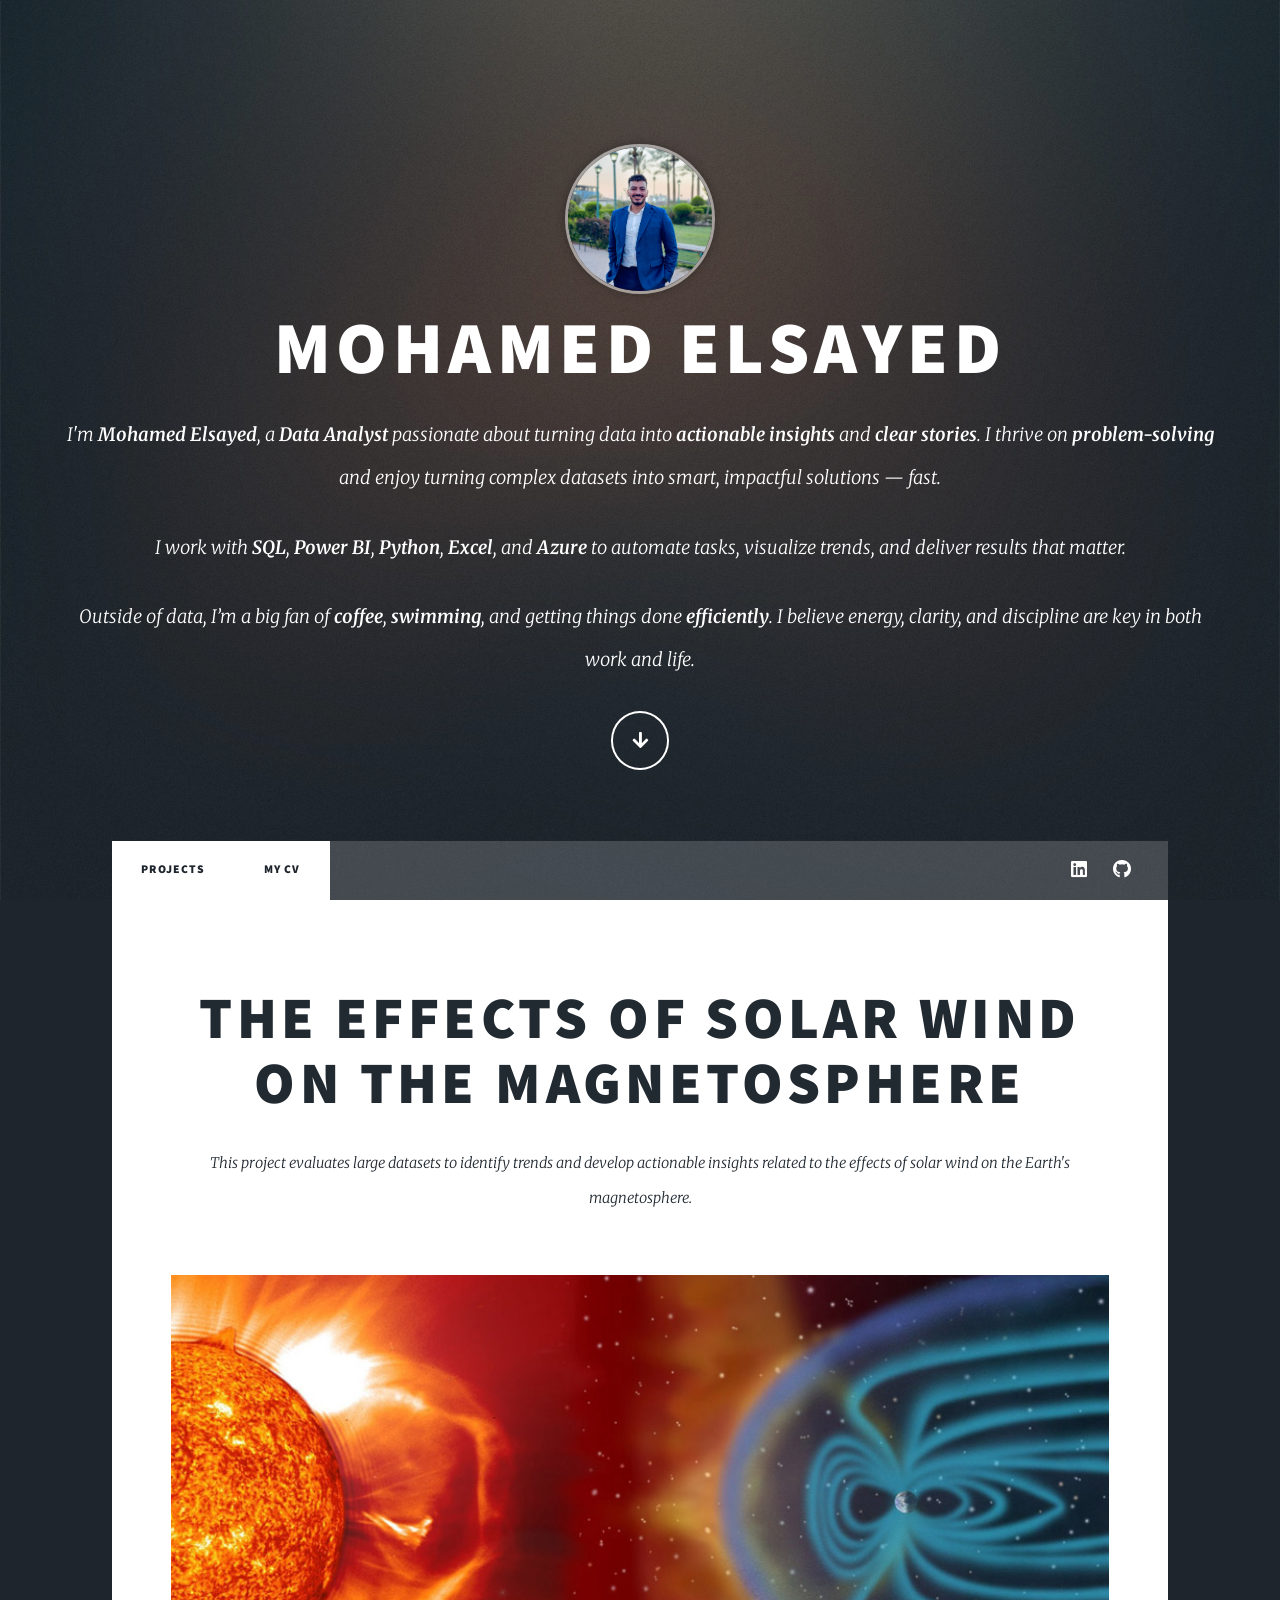
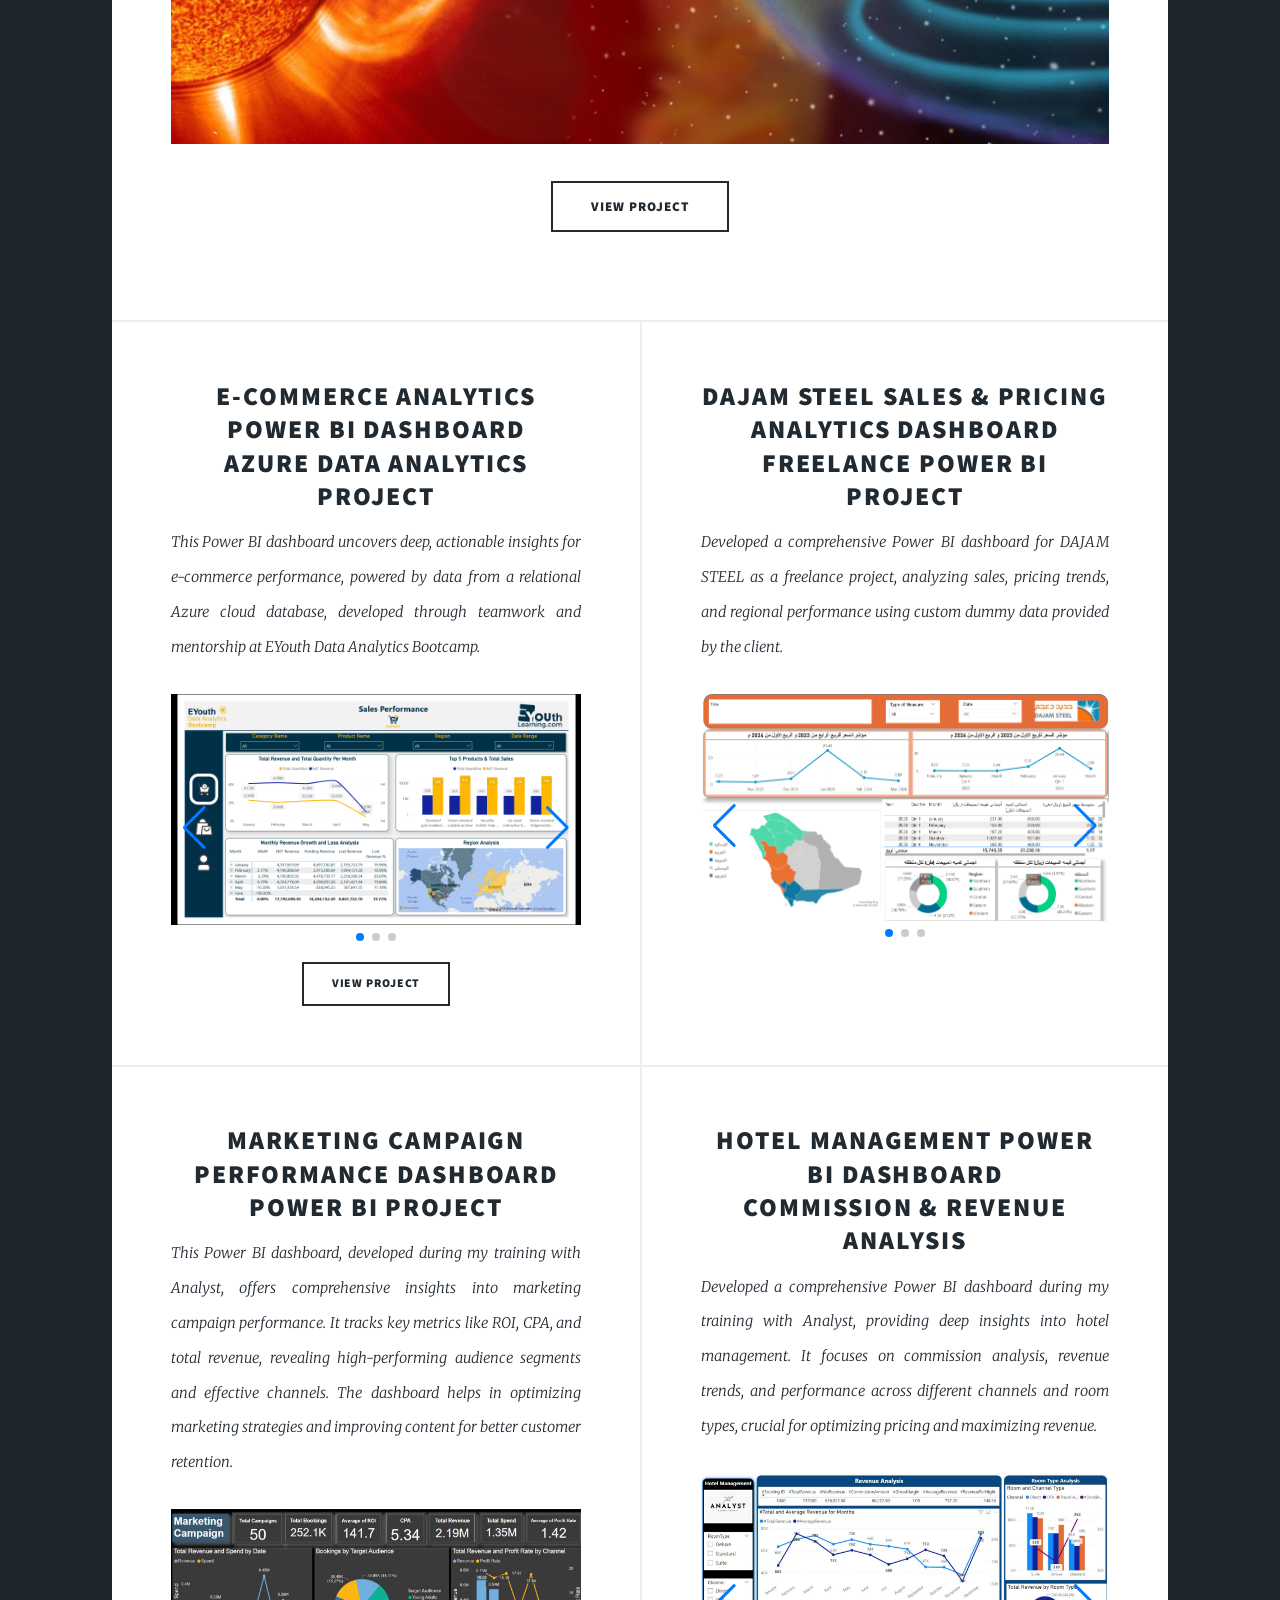
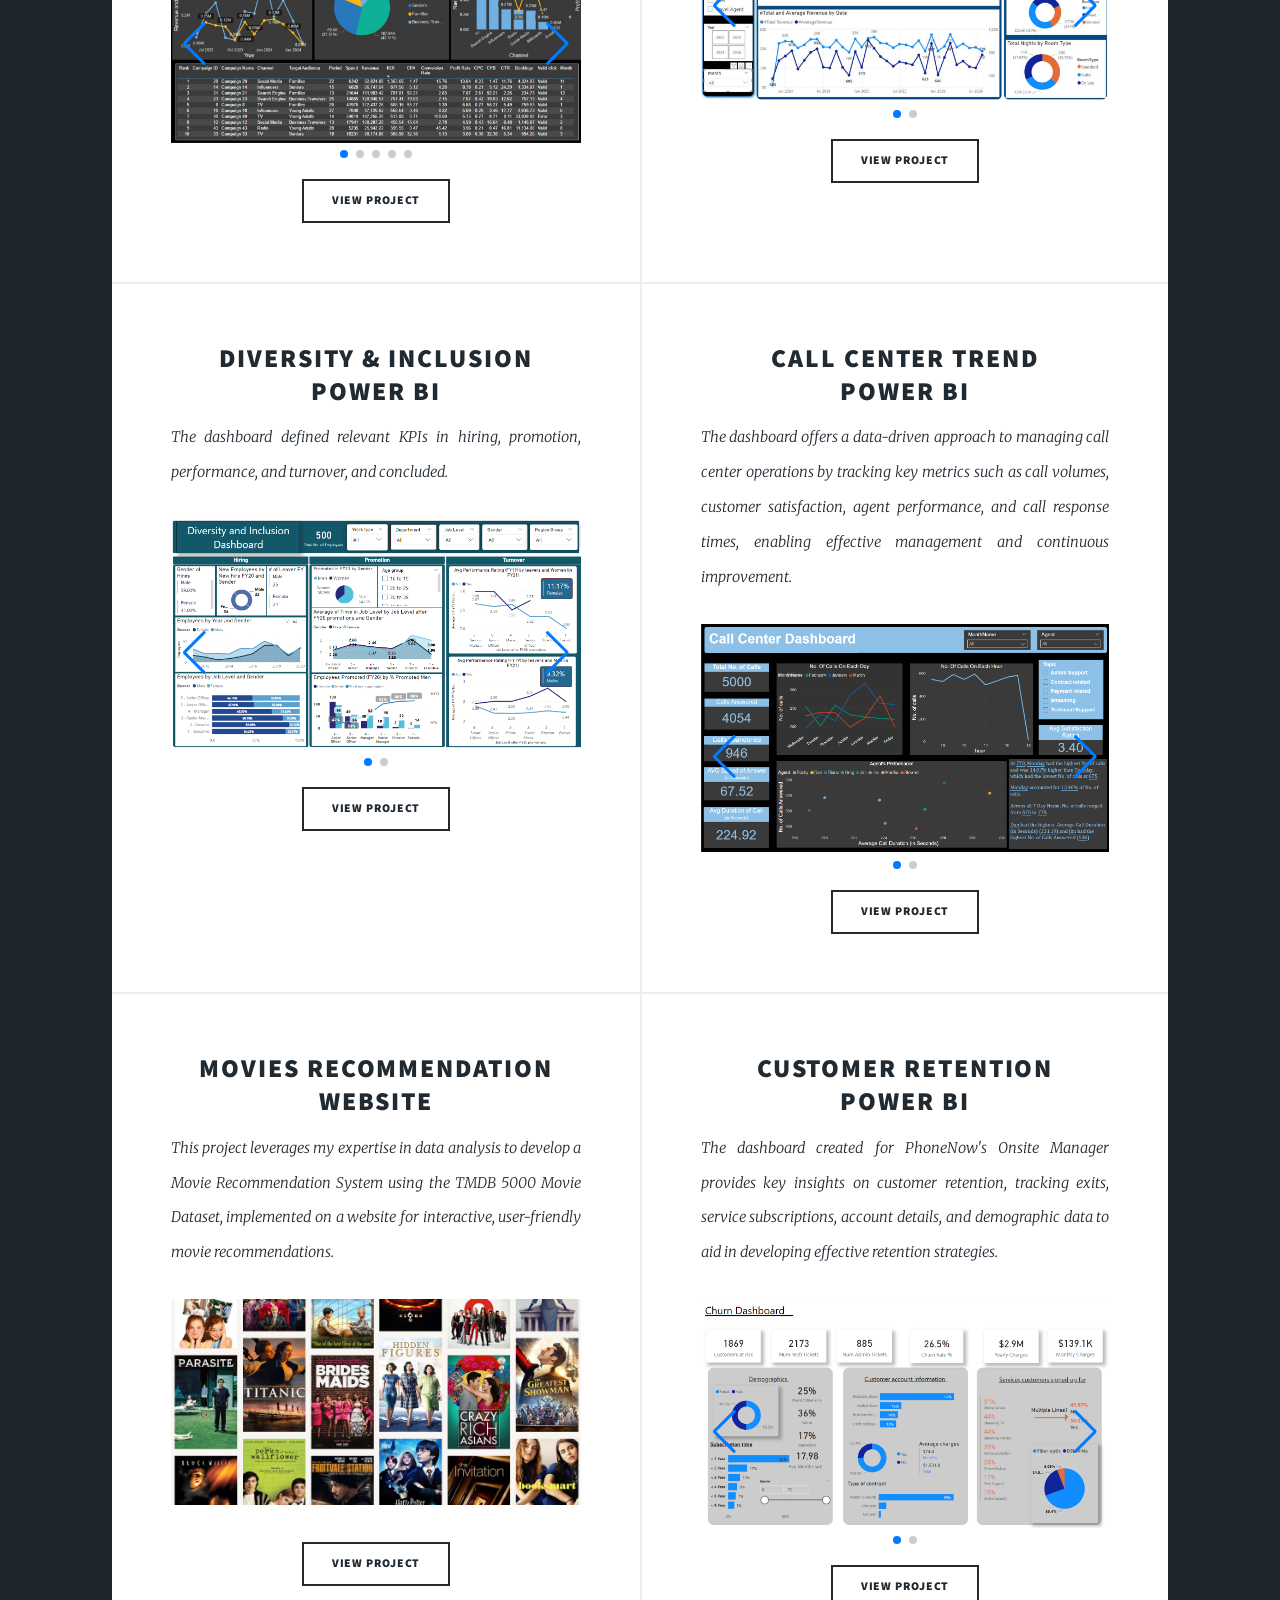
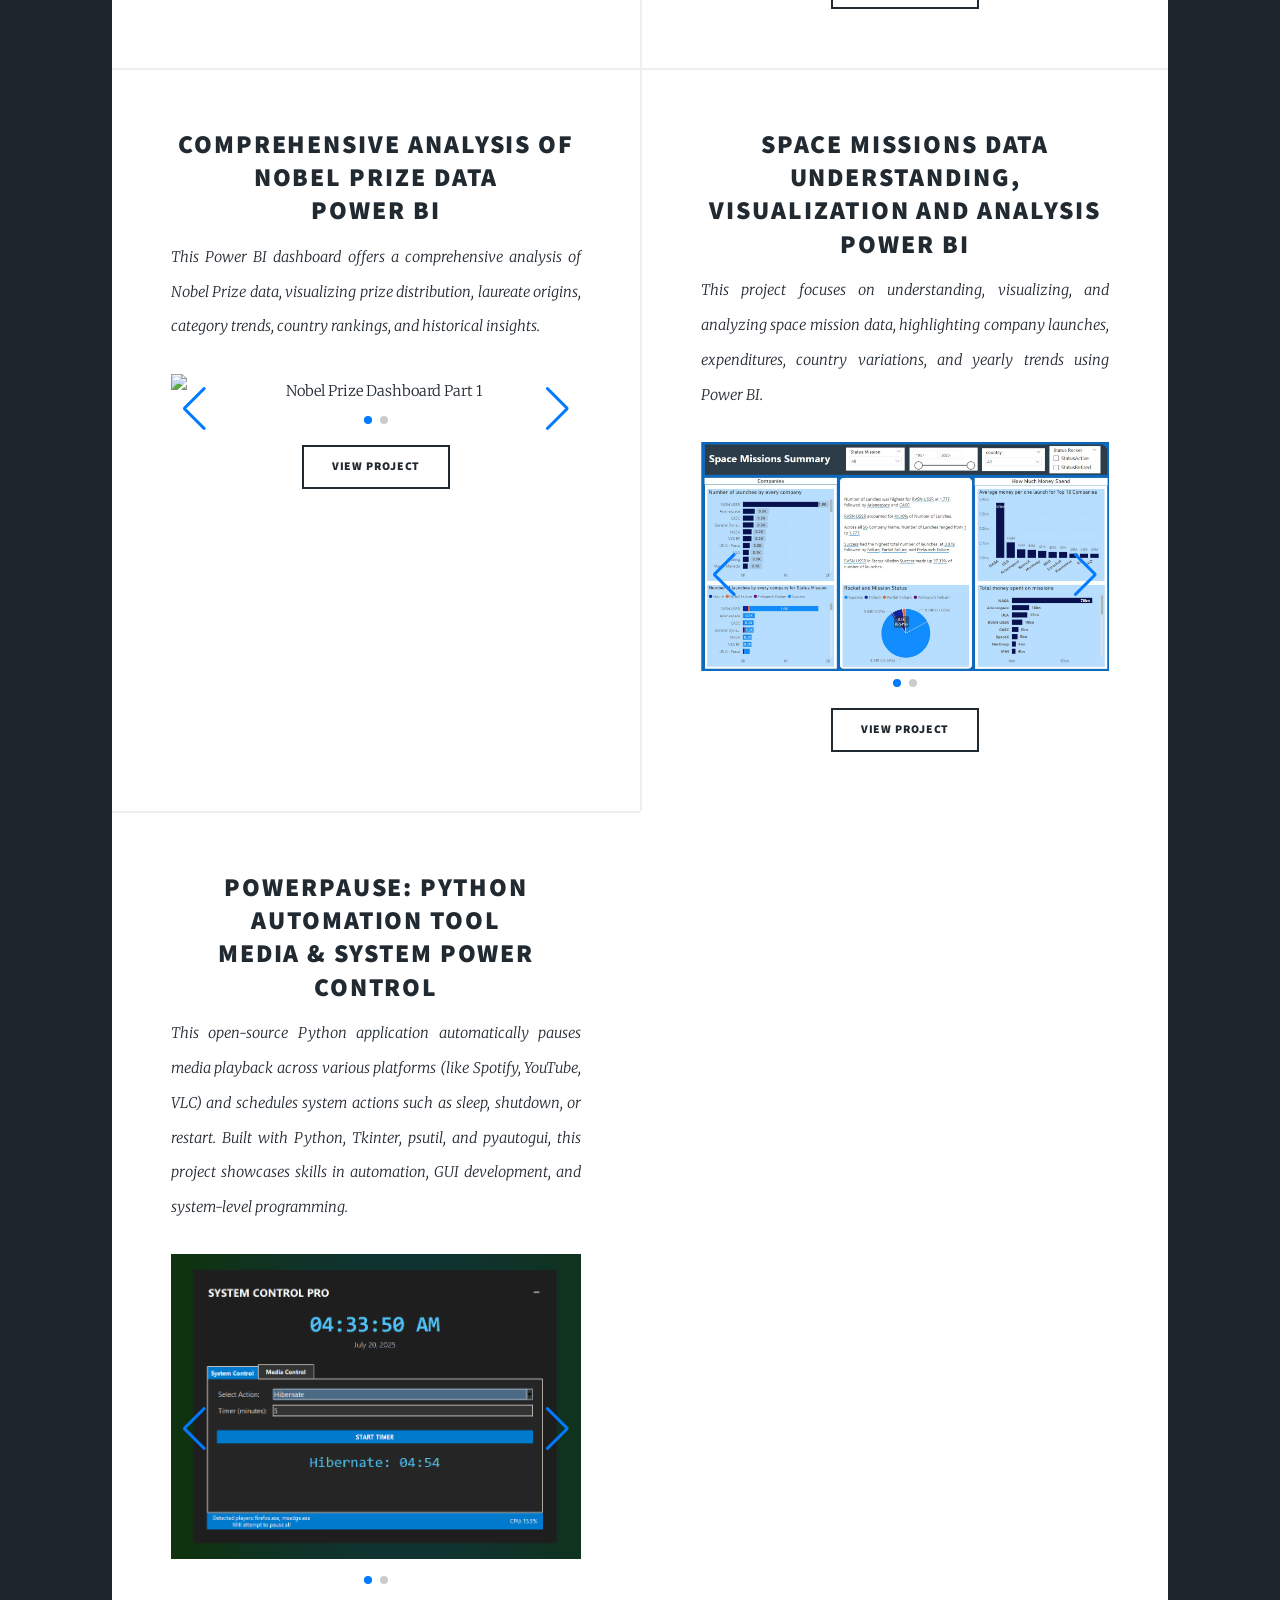
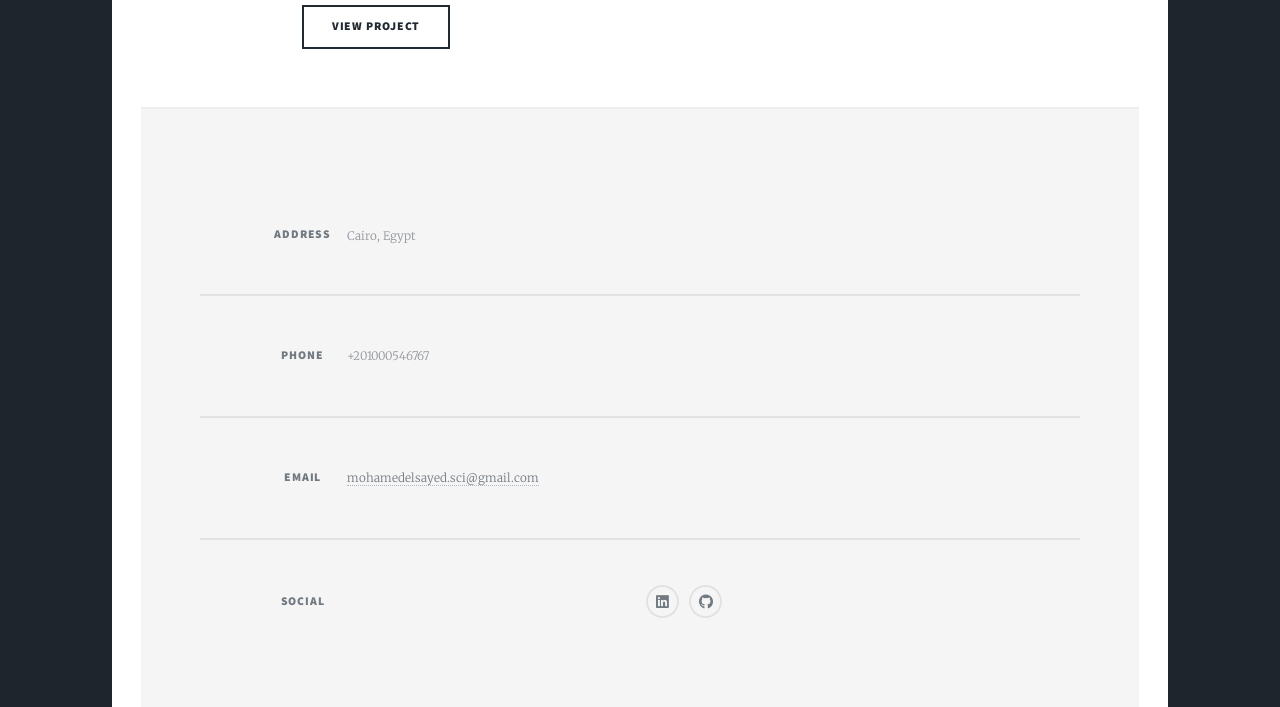
==== index.html @ e17bf5d4 "Update index.html" ====
<!DOCTYPE HTML>
<html>
    <head>
        <title>Mohamed_Elsayed</title>
        <meta charset="utf-8" />
        <meta name="viewport" content="width=device-width, initial-scale=1, user-scalable=no" />
        <link rel="stylesheet" href="assets/css/main.css" />
        <noscript><link rel="stylesheet" href="assets/css/noscript.css" /></noscript>
        <link rel="stylesheet" href="https://cdn.jsdelivr.net/npm/swiper@11/swiper-bundle.min.css" />
        <style>
            /* Custom CSS for the profile picture in the intro section */
            #intro .profile-pic {
                width: 150px; /* Adjust size as needed */
                height: 150px; /* Must match width for perfect circle */
                border-radius: 50%; /* Makes the image circular */
                object-fit: cover; /* Ensures the image covers the area without distortion */
                display: block; /* Ensures it behaves as a block element */
                margin: 0 auto 20px auto; /* Centers the image and adds space below */
                border: 3px solid rgba(255, 255, 255, 0.5); /* Optional: a subtle border */
                box-shadow: 0px 0px 10px rgba(0, 0, 0, 0.3); /* Optional: a subtle shadow */
            }

            /* Responsive adjustments for smaller screens if needed */
            @media screen and (max-width: 736px) {
                #intro .profile-pic {
                    width: 100px;
                    height: 100px;
                    margin-bottom: 15px;
                }
            }
        </style>
    </head>
    <body class="is-preload">

        <div id="wrapper" class="fade-in">

            <div id="intro">
                <img src="images/mohamed elsayed.jpg" alt="Mohamed Elsayed Profile Picture" class="profile-pic">
            
                <h1>MOHAMED ELSAYED</h1>
            
                <p>
                    I'm <strong>Mohamed Elsayed</strong>, a <strong>Data Analyst</strong> passionate about turning data into <strong>actionable insights</strong> and <strong>clear stories</strong>.
                    I thrive on <strong>problem-solving</strong> and enjoy turning complex datasets into smart, impactful solutions — fast.
                </p>
            
                <p>
                    I work with <strong>SQL</strong>, <strong>Power BI</strong>, <strong>Python</strong>, <strong>Excel</strong>, and <strong>Azure</strong> to automate tasks, visualize trends, and deliver results that matter.
                </p>
            
                <p>
                    Outside of data, I’m a big fan of <strong>coffee</strong>, <strong>swimming</strong>, and getting things done <strong>efficiently</strong>. I believe energy, clarity, and discipline are key in both work and life.
                </p>
            
                <ul class="actions">
                    <li><a href="#header" class="button icon solid solo fa-arrow-down scrolly">Continue</a></li>
                </ul>
            </div>

            <nav id="nav">
                <ul class="links">
                    <li class="active"><a href="index.html">Projects</a></li>
                    <li class="active"><a href="generic.html">MY CV</a></li>
                </ul>
                <ul class="icons">
                    <li><a href="https://www.linkedin.com/in/mohamed-elsayed-005819176/" class="icon brands fa-linkedin"><span class="label">fa-linkedin</span></a></li>
                    <li><a href="https://github.com/mohamed2elsayed" class="icon brands fa-github"><span class="label">GitHub</span></a></li>
                </ul>
            </nav>

            <div id="main">

                <article class="post featured">
                    <header class="major">
                        <h2><a href="https://github.com/mohamed2elsayed/Analysis-The-effects-of-solar-wind-on-the-magnetosphere">The effects of solar wind on the magnetosphere<br /></a></h2>
                        <p>This project evaluates large datasets to identify trends and develop actionable insights related to the effects of solar wind on the Earth's magnetosphere. <br />
                        </p>
                    </header>
                    <div class="swiper project-swiper">
                        <div class="swiper-wrapper">
                            <div class="swiper-slide">
                                <a href="https://github.com/mohamed2elsayed/Analysis-The-effects-of-solar-wind-on-the-magnetosphere" class="image fit"><img src="images\solar_wind_artist_impression-3186479316.jpeg" alt="Solar Wind Analysis Dashboard" /></a>
                            </div>
                        </div>
                        <div class="swiper-pagination"></div>
                        <div class="swiper-button-next"></div>
                        <div class="swiper-button-prev"></div>
                    </div>
                    <ul class="actions special">
                        <li><a href="https://github.com/mohamed2elsayed/Analysis-The-effects-of-solar-wind-on-the-magnetosphere" class="button large">View Project</a></li>
                    </ul>
                </article>

                <section class="posts">
                    <article>
                        <header>
                            <h2><a href="https://www.linkedin.com/posts/mohamed-elsayed-005819176_ecommerce-project-eyouth-activity-7333519323992334337-roeq?utm_source=share&utm_medium=member_desktop&rcm=ACoAACnEjcUBXzKCqdjKsLtDwTrTYa7FLUhMW88">E-commerce Analytics Power BI Dashboard<br />
                            Azure Data Analytics Project</a></h2>
                            <p>
                                This Power BI dashboard uncovers deep, actionable insights for e-commerce performance, powered by data from a relational Azure cloud database, developed through teamwork and mentorship at EYouth Data Analytics Bootcamp.
                            </p>
                        </header>
                        <div class="swiper project-swiper">
                            <div class="swiper-wrapper">
                                <div class="swiper-slide">
                                    <a href="https://www.linkedin.com/posts/mohamed-elsayed-005819176_ecommerce-project-eyouth-activity-7333519323992334337-roeq?utm_source=share&utm_medium=member_desktop&rcm=ACoAACnEjcUBXzKCqdjKsLtDwTrTYa7FLUhMW88" class="image fit"><img src="images/ecommerce_dashboard_1.png" alt="E-commerce Dashboard Screenshot 1" /></a>
                                </div>
                                <div class="swiper-slide">
                                    <a href="https://www.linkedin.com/posts/mohamed-elsayed-005819176_ecommerce-project-eyouth-activity-7333519323992334337-roeq?utm_source=share&utm_medium=member_desktop&rcm=ACoAACnEjcUBXzKCqdjKsLtDwTrTYa7FLUhMW88" class="image fit"><img src="images/ecommerce_dashboard_2.png" alt="E-commerce Dashboard Screenshot 2" /></a>
                                </div>
                                <div class="swiper-slide">
                                    <a href="https://www.linkedin.com/posts/mohamed-elsayed-005819176_ecommerce-project-eyouth-activity-7333519323992334337-roeq?utm_source=share&utm_medium=member_desktop&rcm=ACoAACnEjcUBXzKCqdjKsLtDwTrTYa7FLUhMW88" class="image fit"><img src="images/ecommerce_dashboard_3.png" alt="E-commerce Dashboard Screenshot 3" /></a>
                                </div>
                            </div>
                            <div class="swiper-pagination"></div>
                            <div class="swiper-button-next"></div>
                            <div class="swiper-button-prev"></div>
                        </div>
                        <ul class=" actions special">
                            <li><a href="https://www.linkedin.com/posts/mohamed-elsayed-005819176_ecommerce-project-eyouth-activity-7333519323992334337-roeq?utm_source=share&utm_medium=member_desktop&rcm=ACoAACnEjcUBXzKCqdjKsLtDwTrTYa7FLUhMW88" class="button">View Project</a></li>
                        </ul>
                    </article>

                    <article>
                        <header>
                            <h2><a href="YOUR_DAJAM_STEEL_PROJECT_LINK_HERE">DAJAM STEEL Sales & Pricing Analytics Dashboard<br />
                            Freelance Power BI Project</a></h2>
                            <p>
                                Developed a comprehensive Power BI dashboard for DAJAM STEEL as a freelance project, analyzing sales, pricing trends, and regional performance using custom dummy data provided by the client.
                            </p>
                        </header>
                        <div class="swiper project-swiper">
                            <div class="swiper-wrapper">
                                <div class="swiper-slide">
                                    <a class="image fit"><img src="images/DAJAM_STEEL_Dashboard_1.png" alt="DAJAM STEEL Dashboard: Sales & Pricing Trends Page 1" /></a>
                                </div>
                                <div class="swiper-slide">
                                    <a class="image fit"><img src="images/DAJAM_STEEL_Dashboard_2.png" alt="DAJAM STEEL Dashboard: Sales by Size Page 2" /></a>
                                </div>
                                <div class="swiper-slide">
                                    <a class="image fit"><img src="images/DAJAM_STEEL_Dashboard_3.png" alt="DAJAM STEEL Dashboard: Quarterly Sales Trends Page 3" /></a>
                                </div>
                            </div>
                            <div class="swiper-pagination"></div>
                            <div class="swiper-button-next"></div>
                            <div class="swiper-button-prev"></div>
                        </div>
                    </article>

                    <article>
                        <header>
                            <h2><a href="https://github.com/mohamed2elsayed/Marketing-Campaign/tree/main">Marketing Campaign Performance Dashboard<br />
                            Power BI Project</a></h2>
                            <p>
                                This Power BI dashboard, developed during my training with Analyst, offers comprehensive insights into marketing campaign performance. It tracks key metrics like ROI, CPA, and total revenue, revealing high-performing audience segments and effective channels. The dashboard helps in optimizing marketing strategies and improving content for better customer retention.
                            </p>
                        </header>
                        <div class="swiper project-swiper">
                            <div class="swiper-wrapper">
                                <div class="swiper-slide">
                                    <a href="https://www.linkedin.com/posts/mohamed-elsayed-005819176_marketing-campaign-activity-7215160553562861568-2Ydu?utm_source=share&utm_medium=member_desktop&rcm=ACoAACnEjcUBXzKCqdjKsLtDwTrTYa7FLUhMW88" class="image fit"><img src="images/marketing_dashboard_1.png" alt="Marketing Campaign Dashboard Overview" /></a>
                                </div>
                                <div class="swiper-slide">
                                    <a href="https://www.linkedin.com/posts/mohamed-elsayed-005819176_marketing-campaign-activity-7215160553562861568-2Ydu?utm_source=share&utm_medium=member_desktop&rcm=ACoAACnEjcUBXzKCqdjKsLtDwTrTYa7FLUhMW88" class="image fit"><img src="images/marketing_dashboard_2.png" alt="Marketing Campaign Dashboard Trends" /></a>
                                </div>
                                <div class="swiper-slide">
                                    <a href="https://www.linkedin.com/posts/mohamed-elsayed-005819176_marketing-campaign-activity-7215160553562861568-2Ydu?utm_source=share&utm_medium=member_desktop&rcm=ACoAACnEjcUBXzKCqdjKsLtDwTrTYa7FLUhMW88" class="image fit"><img src="images/marketing_dashboard_3.png" alt="Marketing Campaign Dashboard Target Audience" /></a>
                                </div>
                                <div class="swiper-slide">
                                    <a href="https://www.linkedin.com/posts/mohamed-elsayed-005819176_marketing-campaign-activity-7215160553562861568-2Ydu?utm_source=share&utm_medium=member_desktop&rcm=ACoAACnEjcUBXzKCqdjKsLtDwTrTYa7FLUhMW88" class="image fit"><img src="images/marketing_dashboard_4.png" alt="Marketing Campaign Dashboard Bookings & Revenue" /></a>
                                </div>
                                <div class="swiper-slide">
                                    <a href="https://www.linkedin.com/posts/mohamed-elsayed-005819176_marketing-campaign-activity-7215160553562861568-2Ydu?utm_source=share&utm_medium=member_desktop&rcm=ACoAACnEjcUBXzKCqdjKsLtDwTrTYa7FLUhMW88" class="image fit"><img src="images/marketing_dashboard_5.png" alt="Marketing Campaign Dashboard Conversions" /></a>
                                </div>
                            </div>
                            <div class="swiper-pagination"></div>
                            <div class="swiper-button-next"></div>
                            <div class="swiper-button-prev"></div>
                        </div>
                        <ul class="actions special">
                            <li><a href="https://github.com/mohamed2elsayed/Marketing-Campaign/tree/main" class="button">View Project</a></li>
                        </ul>
                    </article>
                    <article>
                        <header>
                            <h2><a href="https://github.com/mohamed2elsayed/Hotel-Channels">Hotel Management Power BI Dashboard<br />
                            Commission & Revenue Analysis</a></h2>
                            <p>
                                Developed a comprehensive Power BI dashboard during my training with Analyst, providing deep insights into hotel management. It focuses on commission analysis, revenue trends, and performance across different channels and room types, crucial for optimizing pricing and maximizing revenue.
                            </p>
                        </header>
                        <div class="swiper project-swiper">
                            <div class="swiper-wrapper">
                                <div class="swiper-slide">
                                    <a href="https://www.linkedin.com/posts/mohamed-elsayed-005819176_power-bi-dashboard-activity-7213172035470958592-rNnQ?utm_source=share&utm_medium=member_desktop&rcm=ACoAACnEjcUBXzKCqdjKsLtDwTrTYa7FLUhMW88" class="image fit"><img src="images/hotel_dashboard_1.png" alt="Hotel Management Dashboard: Commission Analysis & Trends" /></a>
                                </div>
                                <div class="swiper-slide">
                                    <a href="https://www.linkedin.com/posts/mohamed-elsayed-005819176_power-bi-dashboard-activity-7213172035470958592-rNnQ?utm_source=share&utm_medium=member_desktop&rcm=ACoAACnEjcUBXzKCqdjKsLtDwTrTYa7FLUhMW88" class="image fit"><img src="images/hotel_dashboard_2.png" alt="Hotel Management Dashboard: Revenue Analysis & Room Types" /></a>
                                </div>
                            </div>
                            <div class="swiper-pagination"></div>
                            <div class="swiper-button-next"></div>
                            <div class="swiper-button-prev"></div>
                        </div>
                        <ul class="actions special">
                            <li><a href="https://github.com/mohamed2elsayed/Hotel-Channels" class="button">View Project</a></li>
                        </ul>
                    </article>
                    <article>
                        <header>
                            <h2><a href="https://github.com/mohamed2elsayed/Diversity-and-Inclusion-PwC">Diversity & Inclusion<br />
                            Power BI</a></h2>
                            <p>The dashboard defined relevant KPIs in hiring, promotion, performance, and turnover, and concluded.</p>
                        </header>
                        <div class="swiper project-swiper">
                            <div class="swiper-wrapper">
                                <div class="swiper-slide">
                                    <a href="https://github.com/mohamed2elsayed/Diversity-and-Inclusion-PwC" class="image fit"><img src="images/Diversity & Inclusion1.png" alt="Diversity & Inclusion Dashboard Part 1" /></a>
                                </div>
                                <div class="swiper-slide">
                                    <a href="https://github.com/mohamed2elsayed/Diversity-and-Inclusion-PwC" class="image fit"><img src="images/Diversity & Inclusion2.png" alt="Diversity & Inclusion Dashboard Part 2" /></a>
                                </div>
                            </div>
                            <div class="swiper-pagination"></div>
                            <div class="swiper-button-next"></div>
                            <div class="swiper-button-prev"></div>
                        </div>
                        <ul class=" actions special">
                            <li><a href="https://github.com/mohamed2elsayed/Diversity-and-Inclusion-PwC" class="button">View Project</a></li>
                        </ul>
                    </article>

                    <article>
                        <header>
                            <h2><a href="https://github.com/mohamed2elsayed/Call-Center-Trend-PwC">Call Center Trend<br />
                            Power BI</a></h2>
                            <p>The dashboard offers a data-driven approach to managing call center operations by tracking key metrics such as call volumes,
                            customer satisfaction, agent performance, and call response times, enabling effective management and continuous improvement.</p>
                        </header>
                        <div class="swiper project-swiper">
                            <div class="swiper-wrapper">
                                <div class="swiper-slide">
                                    <a href="https://github.com/mohamed2elsayed/Call-Center-Trend-PwC" class="image fit"><img src="images/Call Center1.png" alt="Call Center Dashboard Part 1" /></a>
                                </div>
                                <div class="swiper-slide">
                                    <a href="https://github.com/mohamed2elsayed/Call-Center-Trend-PwC" class="image fit"><img src="images/Call Center2.png" alt="Call Center Dashboard Part 2" /></a>
                                </div>
                            </div>
                            <div class="swiper-pagination"></div>
                            <div class="swiper-button-next"></div>
                            <div class="swiper-button-prev"></div>
                        </div>
                        <ul class=" actions special">
                            <li><a href="https://github.com/mohamed2elsayed/Call-Center-Trend-PwC" class="button">View Project</a></li>
                        </ul>
                    </article>

                    <article>
                        <header>
                            <h2><a href="https://github.com/mohamed2elsayed/Movie_Recommender">Movies Recommendation <br />
                            Website</a></h2>
                            <p>This project leverages my expertise in data analysis to develop a Movie Recommendation System using the TMDB 5000 Movie Dataset, implemented on a website for interactive, user-friendly movie recommendations.</p>
                        </header>
                        <div class="swiper project-swiper">
                            <div class="swiper-wrapper">
                                <div class="swiper-slide">
                                    <a href="https://github.com/mohamed2elsayed/Movie_Recommender" class="image fit"><img src="images/movies.jpg" alt="Movie Recommender Website Screenshot" /></a>
                                </div>
                            </div>
                            <div class="swiper-pagination"></div>
                            <div class="swiper-button-next"></div>
                            <div class="swiper-button-prev"></div>
                        </div>
                        <ul class=" actions special">
                            <li><a href="https://github.com/mohamed2elsayed/Movie_Recommender" class="button">View Project</a></li>
                        </ul>
                    </article>

                    <article>
                        <header>
                            <h2><a href="https://github.com/mohamed2elsayed/Customer-Retention-pwc">Customer Retention<br />
                            Power BI</a></h2>
                            <p>The dashboard created for PhoneNow's Onsite Manager provides key insights on customer retention, tracking exits, service subscriptions, account details, and demographic data to aid in developing effective retention strategies.</p>
                        </header>
                        <div class="swiper project-swiper">
                            <div class="swiper-wrapper">
                                <div class="swiper-slide">
                                    <a href="https://github.com/mohamed2elsayed/Customer-Retention-pwc" class="image fit"><img src="images/Customer Retention1.png" alt="Customer Retention Dashboard Part 1" /></a>
                                </div>
                                <div class="swiper-slide">
                                    <a href="https://github.com/mohamed2elsayed/Customer-Retention-pwc" class="image fit"><img src="images/Customer Retention2.png" alt="Customer Retention Dashboard Part 2" /></a>
                                </div>
                            </div>
                            <div class="swiper-pagination"></div>
                            <div class="swiper-button-next"></div>
                            <div class="swiper-button-prev"></div>
                        </div>
                        <ul class=" actions special">
                            <li><a href="https://github.com/mohamed2elsayed/Customer-Retention-pwc" class="button">View Project</a></li>
                        </ul>
                    </article>

                    <article>
                        <header>
                            <h2><a href="https://github.com/mohamed2elsayed/Comprehensive-Analysis-of-Nobel-Prize-Data">Comprehensive Analysis of Nobel Prize Data<br />
                            Power BI</a></h2>
                            <p>
                                This Power BI dashboard offers a comprehensive analysis of Nobel Prize data, visualizing prize distribution, laureate origins, category trends, country rankings, and historical insights.
                            </p>
                        </header>
                        <div class="swiper project-swiper">
                            <div class="swiper-wrapper">
                                <div class="swiper-slide">
                                    <a href="https://github.com/mohamed2elsayed/Comprehensive-Analysis-of-Nobel-Prize-Data" class="image fit"><img src="images/nobel prize 1.bmp" alt="Nobel Prize Dashboard Part 1" /></a>
                                </div>
                                <div class="swiper-slide">
                                    <a href="https://github.com/mohamed2elsayed/Comprehensive-Analysis-of-Nobel-Prize-Data" class="image fit"><img src="images/nobel prize 2.bmp" alt="Nobel Prize Dashboard Part 2" /></a>
                                </div>
                            </div>
                            <div class="swiper-pagination"></div>
                            <div class="swiper-button-next"></div>
                            <div class="swiper-button-prev"></div>
                        </div>
                        <ul class=" actions special">
                            <li><a href="https://github.com/mohamed2elsayed/Comprehensive-Analysis-of-Nobel-Prize-Data" class="button">View Project</a></li>
                        </ul>
                    </article>

                    <article>
                        <header>
                            <h2><a href="https://github.com/mohamed2elsayed/Space-Missions-Summary">Space missions data understanding, visualization and analysis<br />
                            Power BI</a></h2>
                            <p>
                                This project focuses on understanding, visualizing, and analyzing space mission data, highlighting company launches, expenditures, country variations, and yearly trends using Power BI.
                            </p>
                        </header>
                        <div class="swiper project-swiper">
                            <div class="swiper-wrapper">
                                <div class="swiper-slide">
                                    <a href="https://github.com/mohamed2elsayed/Space-Missions-Summary" class="image fit"><img src="images/space_mission1.jpg" alt="Space Missions Dashboard Part 1" /></a>
                                </div>
                                <div class="swiper-slide">
                                    <a href="https://github.com/mohamed2elsayed/Space-Missions-Summary" class="image fit"><img src="images/space_mission2.jpg" alt="Space Missions Dashboard Part 2" /></a>
                                </div>
                            </div>
                            <div class="swiper-pagination"></div>
                            <div class="swiper-button-next"></div>
                            <div class="swiper-button-prev"></div>
                        </div>
                        <ul class=" actions special">
                            <li><a href="https://github.com/mohamed2elsayed/Space-Missions-Summary" class="button">View Project</a></li>
                        </ul>
                    </article>
                    <article>
                        <header>
                            <h2><a href="https://github.com/mohamed2elsayed/PowerPause">PowerPause: Python Automation Tool<br />
                            Media & System Power Control</a></h2>
                            <p>
                                This open-source Python application automatically pauses media playback across various platforms (like Spotify, YouTube, VLC) and schedules system actions such as sleep, shutdown, or restart. Built with Python, Tkinter, psutil, and pyautogui, this project showcases skills in automation, GUI development, and system-level programming.
                            </p>
                        </header>
                        <div class="swiper project-swiper">
                            <div class="swiper-wrapper">
                                <div class="swiper-slide">
                                    <a href="https://github.com/mohamed2elsayed/PowerPause" class="image fit"><img src="images/powerpause_ui_1.png" alt="PowerPause User Interface" /></a>
                                </div>
                                <div class="swiper-slide">
                                    <a href="https://github.com/mohamed2elsayed/PowerPause" class="image fit"><img src="images/powerpause_ui_2.png" alt="PowerPause System Tray Icon" /></a>
                                </div>
                            </div>
                            <div class="swiper-pagination"></div>
                            <div class="swiper-button-next"></div>
                            <div class="swiper-button-prev"></div>
                        </div>
                        <ul class="actions special">
                            <li><a href="https://github.com/mohamed2elsayed/PowerPause" class="button">View Project</a></li>
                        </ul>
                    </article>
                </section>

            <footer id="footer">
                <section class="split contact">
                    <section class="alt">
                        <h3>Address</h3>
                        <p>Cairo, Egypt</p>
                    </section>
                    <section>
                        <h3>Phone</h3>
                        <p>+201000546767</p>
                    </section>
                    <section>
                        <h3>Email</h3>
                        <p><a href="mailto:mohamedelsayed.sci@gmail.com">mohamedelsayed.sci@gmail.com</a></p>
                    </section>
                    <section>
                        <h3>Social</h3>
                        <ul class="icons alt">
                            <li><a href="https://www.linkedin.com/in/mohamed-elsayed-005819176/" class="icon brands fa-linkedin"><span class="label">fa-linkedin</span></a></li>
                            <li><a href="https://github.com/mohamed2elsayed" class="icon brands fa-github"><span class="label">GitHub</span></a></li>
                        </ul>
                    </section>
                </section>
            </footer>

        </div>

        <script src="assets/js/jquery.min.js"></script>
        <script src="assets/js/jquery.scrollex.min.js"></script>
        <script src="assets/js/jquery.scrolly.min.js"></script>
        <script src="assets/js/browser.min.js"></script>
        <script src="assets/js/breakpoints.min.js"></script>
        <script src="assets/js/util.js"></script>
        <script src="assets/js/main.js"></script>
        <script src="https://cdn.jsdelivr.net/npm/swiper@11/swiper-bundle.min.js"></script>
        <script>
            document.addEventListener('DOMContentLoaded', function() {
                var projectSwipers = document.querySelectorAll('.project-swiper');
                projectSwipers.forEach(function(swiperContainer) {
                    new Swiper(swiperContainer, {
                        slidesPerView: 1,
                        spaceBetween: 30,
                        loop: true,
                        autoplay: {
                            delay: 3500,
                            disableOnInteraction: false,
                        },
                        pagination: {
                            el: swiperContainer.querySelector('.swiper-pagination'),
                            clickable: true,
                        },
                        navigation: {
                            nextEl: swiperContainer.querySelector('.swiper-button-next'),
                            prevEl: swiperContainer.querySelector('.swiper-button-prev'),
                        },
                        keyboard: {
                            enabled: true,
                        },
                        mousewheel: {
                            enabled: true,
                        },
                    });
                });
            });
        </script>
    </body>
</html>
---- assets/css/main.css ----
@import url(fontawesome-all.min.css);
@import url("https://fonts.googleapis.com/css?family=Merriweather:300,700,300italic,700italic|Source+Sans+Pro:900");

/*
	Massively by HTML5 UP
	html5up.net | @ajlkn
	Free for personal and commercial use under the CCA 3.0 license (html5up.net/license)
*/

html, body, div, span, applet, object,
iframe, h1, h2, h3, h4, h5, h6, p, blockquote,
pre, a, abbr, acronym, address, big, cite,
code, del, dfn, em, img, ins, kbd, q, s, samp,
small, strike, strong, sub, sup, tt, var, b,
u, i, center, dl, dt, dd, ol, ul, li, fieldset,
form, label, legend, table, caption, tbody,
tfoot, thead, tr, th, td, article, aside,
canvas, details, embed, figure, figcaption,
footer, header, hgroup, menu, nav, output, ruby,
section, summary, time, mark, audio, video {
	margin: 0;
	padding: 0;
	border: 0;
	font-size: 100%;
	font: inherit;
	vertical-align: baseline;}

article, aside, details, figcaption, figure,
footer, header, hgroup, menu, nav, section {
	display: block;}

body {
	line-height: 1;
}

ol, ul {
	list-style: none;
}

blockquote, q {
	quotes: none;
}

	blockquote:before, blockquote:after, q:before, q:after {
		content: '';
		content: none;
	}

table {
	border-collapse: collapse;
	border-spacing: 0;
}

body {
	-webkit-text-size-adjust: none;
}

mark {
	background-color: transparent;
	color: inherit;
}

input::-moz-focus-inner {
	border: 0;
	padding: 0;
}

input, select, textarea {
	-moz-appearance: none;
	-webkit-appearance: none;
	-ms-appearance: none;
	appearance: none;
}

/* Basic */

	@-ms-viewport {
		width: device-width;
	}

	body {
		-ms-overflow-style: scrollbar;
	}

	@media screen and (max-width: 480px) {

		html, body {
			min-width: 320px;
		}

	}

	html {
		box-sizing: border-box;
	}

	*, *:before, *:after {
		box-sizing: inherit;
	}

	body {
		background-color: #1e252d;
	}

		body.is-preload *, body.is-preload *:before, body.is-preload *:after {
			-moz-animation: none !important;
			-webkit-animation: none !important;
			-ms-animation: none !important;
			animation: none !important;
			-moz-transition: none !important;
			-webkit-transition: none !important;
			-ms-transition: none !important;
			transition: none !important;
		}

/* Type */

	html {
		font-size: 16pt;
	}

		@media screen and (max-width: 1680px) {

			html {
				font-size: 12pt;
			}

		}

		@media screen and (max-width: 1280px) {

			html {
				font-size: 11pt;
			}

		}

		@media screen and (max-width: 360px) {

			html {
				font-size: 10pt;
			}

		}

	body {
		color: #212931;
	}

	body, input, select, textarea {
		font-family: "Merriweather", Georgia, serif;
		font-weight: 300;
		font-size: 1rem;
		line-height: 2.375;
	}

	a {
		-moz-transition: color 0.2s ease-in-out, background-color 0.2s ease-in-out, border-color 0.2s ease-in-out, box-shadow 0.2s ease-in-out;
		-webkit-transition: color 0.2s ease-in-out, background-color 0.2s ease-in-out, border-color 0.2s ease-in-out, box-shadow 0.2s ease-in-out;
		-ms-transition: color 0.2s ease-in-out, background-color 0.2s ease-in-out, border-color 0.2s ease-in-out, box-shadow 0.2s ease-in-out;
		transition: color 0.2s ease-in-out, background-color 0.2s ease-in-out, border-color 0.2s ease-in-out, box-shadow 0.2s ease-in-out;
		border-bottom: dotted 1px;
		text-decoration: none;
	}

		a:hover {
			border-bottom-color: transparent;
		}

	strong, b {
		font-weight: 600;
	}

	em, i {
		font-style: italic;
	}

	p {
		text-align: justify;
		margin: 0 0 2rem 0;
	}

	h1, h2, h3, h4, h5, h6 {
		font-family: "Source Sans Pro", Helvetica, sans-serif;
		font-weight: 900;
		line-height: 1.5;
		letter-spacing: 0.075em;
		text-transform: uppercase;
		margin: 0 0 1rem 0;
	}

		h1 a, h2 a, h3 a, h4 a, h5 a, h6 a {
			border-bottom: 0;
			color: inherit;
			text-decoration: none;
		}

	h1 {
		font-size: 4rem;
		line-height: 1.1;
		margin: 0 0 2rem 0;
	}

	h2 {
		font-size: 1.75rem;
		line-height: 1.3;
		margin: 0 0 1.5rem 0;
	}

	h3 {
		font-size: 1.25rem;
		margin: 0 0 1.5rem 0;
	}

	h4 {
		font-size: 1rem;
	}

	h5 {
		font-size: 0.9rem;
	}

	h6 {
		font-size: 0.8rem;
	}

	sub {
		font-size: 0.8rem;
		position: relative;
		top: 0.5rem;
	}

	sup {
		font-size: 0.8rem;
		position: relative;
		top: -0.5rem;
	}

	blockquote {
		border-left: solid 4px;
		font-style: italic;
		margin: 0 0 2rem 0;
		padding: 0.5rem 0 0.5rem 2rem;
	}

	code {
		border: solid 2px;
		font-family: "Courier New", monospace;
		font-size: 0.9rem;
		margin: 0 0.25rem;
		padding: 0.25rem 0.65rem;
	}

	pre {
		-webkit-overflow-scrolling: touch;
		font-family: "Courier New", monospace;
		font-size: 0.9rem;
		margin: 0 0 2rem 0;
	}

		pre code {
			display: block;
			line-height: 1.75;
			padding: 1rem 1.5rem;
			overflow-x: auto;
		}

	hr {
		border: 0;
		border-bottom: solid 2px;
		margin: 3rem 0;
	}

		hr.major {
			margin: 5rem 0;
		}

	.align-left {
		text-align: left;
	}

	.align-center {
		text-align: center;
	}

	.align-right {
		text-align: right;
	}

	input, select, textarea {
		color: #212931;
	}

	a {
		color: #212931;
		border-bottom-color: rgba(33, 41, 49, 0.5);
	}

		a:hover {
			border-bottom-color: transparent;
			color: #18bfef !important;
		}

	strong, b {
		color: #212931;
	}

	h1, h2, h3, h4, h5, h6 {
		color: #212931;
	}

	blockquote {
		border-left-color: #eeeeee;
	}

	code {
		background: rgba(220, 220, 220, 0.25);
		border-color: #eeeeee;
	}

	hr {
		border-bottom-color: #eeeeee;
	}

/* Row */

	.row {
		display: flex;
		flex-wrap: wrap;
		box-sizing: border-box;
		align-items: stretch;
	}

		.row > * {
			box-sizing: border-box;
		}

		.row.gtr-uniform > * > :last-child {
			margin-bottom: 0;
		}

		.row.aln-left {
			justify-content: flex-start;
		}

		.row.aln-center {
			justify-content: center;
		}

		.row.aln-right {
			justify-content: flex-end;
		}

		.row.aln-top {
			align-items: flex-start;
		}

		.row.aln-middle {
			align-items: center;
		}

		.row.aln-bottom {
			align-items: flex-end;
		}

		.row > .imp {
			order: -1;
		}

		.row > .col-1 {
			width: 8.33333%;
		}

		.row > .off-1 {
			margin-left: 8.33333%;
		}

		.row > .col-2 {
			width: 16.66667%;
		}

		.row > .off-2 {
			margin-left: 16.66667%;
		}

		.row > .col-3 {
			width: 25%;
		}

		.row > .off-3 {
			margin-left: 25%;
		}

		.row > .col-4 {
			width: 33.33333%;
		}

		.row > .off-4 {
			margin-left: 33.33333%;
		}

		.row > .col-5 {
			width: 41.66667%;
		}

		.row > .off-5 {
			margin-left: 41.66667%;
		}

		.row > .col-6 {
			width: 50%;
		}

		.row > .off-6 {
			margin-left: 50%;
		}

		.row > .col-7 {
			width: 58.33333%;
		}

		.row > .off-7 {
			margin-left: 58.33333%;
		}

		.row > .col-8 {
			width: 66.66667%;
		}

		.row > .off-8 {
			margin-left: 66.66667%;
		}

		.row > .col-9 {
			width: 75%;
		}

		.row > .off-9 {
			margin-left: 75%;
		}

		.row > .col-10 {
			width: 83.33333%;
		}

		.row > .off-10 {
			margin-left: 83.33333%;
		}

		.row > .col-11 {
			width: 91.66667%;
		}

		.row > .off-11 {
			margin-left: 91.66667%;
		}

		.row > .col-12 {
			width: 100%;
		}

		.row > .off-12 {
			margin-left: 100%;
		}

		.row.gtr-0 {
			margin-top: 0;
			margin-left: 0rem;
		}

			.row.gtr-0 > * {
				padding: 0 0 0 0rem;
			}

			.row.gtr-0.gtr-uniform {
				margin-top: 0rem;
			}

				.row.gtr-0.gtr-uniform > * {
					padding-top: 0rem;
				}

		.row.gtr-25 {
			margin-top: 0;
			margin-left: -0.375rem;
		}

			.row.gtr-25 > * {
				padding: 0 0 0 0.375rem;
			}

			.row.gtr-25.gtr-uniform {
				margin-top: -0.375rem;
			}

				.row.gtr-25.gtr-uniform > * {
					padding-top: 0.375rem;
				}

		.row.gtr-50 {
			margin-top: 0;
			margin-left: -0.75rem;
		}

			.row.gtr-50 > * {
				padding: 0 0 0 0.75rem;
			}

			.row.gtr-50.gtr-uniform {
				margin-top: -0.75rem;
			}

				.row.gtr-50.gtr-uniform > * {
					padding-top: 0.75rem;
				}

		.row {
			margin-top: 0;
			margin-left: -1.5rem;
		}

			.row > * {
				padding: 0 0 0 1.5rem;
			}

			.row.gtr-uniform {
				margin-top: -1.5rem;
			}

				.row.gtr-uniform > * {
					padding-top: 1.5rem;
				}

		.row.gtr-150 {
			margin-top: 0;
			margin-left: -2.25rem;
		}

			.row.gtr-150 > * {
				padding: 0 0 0 2.25rem;
			}

			.row.gtr-150.gtr-uniform {
				margin-top: -2.25rem;
			}

				.row.gtr-150.gtr-uniform > * {
					padding-top: 2.25rem;
				}

		.row.gtr-200 {
			margin-top: 0;
			margin-left: -3rem;
		}

			.row.gtr-200 > * {
				padding: 0 0 0 3rem;
			}

			.row.gtr-200.gtr-uniform {
				margin-top: -3rem;
			}

				.row.gtr-200.gtr-uniform > * {
					padding-top: 3rem;
				}

		@media screen and (max-width: 1680px) {

			.row {
				display: flex;
				flex-wrap: wrap;
				box-sizing: border-box;
				align-items: stretch;
			}

				.row > * {
					box-sizing: border-box;
				}

				.row.gtr-uniform > * > :last-child {
					margin-bottom: 0;
				}

				.row.aln-left {
					justify-content: flex-start;
				}

				.row.aln-center {
					justify-content: center;
				}

				.row.aln-right {
					justify-content: flex-end;
				}

				.row.aln-top {
					align-items: flex-start;
				}

				.row.aln-middle {
					align-items: center;
				}

				.row.aln-bottom {
					align-items: flex-end;
				}

				.row > .imp-xlarge {
					order: -1;
				}

				.row > .col-1-xlarge {
					width: 8.33333%;
				}

				.row > .off-1-xlarge {
					margin-left: 8.33333%;
				}

				.row > .col-2-xlarge {
					width: 16.66667%;
				}

				.row > .off-2-xlarge {
					margin-left: 16.66667%;
				}

				.row > .col-3-xlarge {
					width: 25%;
				}

				.row > .off-3-xlarge {
					margin-left: 25%;
				}

				.row > .col-4-xlarge {
					width: 33.33333%;
				}

				.row > .off-4-xlarge {
					margin-left: 33.33333%;
				}

				.row > .col-5-xlarge {
					width: 41.66667%;
				}

				.row > .off-5-xlarge {
					margin-left: 41.66667%;
				}

				.row > .col-6-xlarge {
					width: 50%;
				}

				.row > .off-6-xlarge {
					margin-left: 50%;
				}

				.row > .col-7-xlarge {
					width: 58.33333%;
				}

				.row > .off-7-xlarge {
					margin-left: 58.33333%;
				}

				.row > .col-8-xlarge {
					width: 66.66667%;
				}

				.row > .off-8-xlarge {
					margin-left: 66.66667%;
				}

				.row > .col-9-xlarge {
					width: 75%;
				}

				.row > .off-9-xlarge {
					margin-left: 75%;
				}

				.row > .col-10-xlarge {
					width: 83.33333%;
				}

				.row > .off-10-xlarge {
					margin-left: 83.33333%;
				}

				.row > .col-11-xlarge {
					width: 91.66667%;
				}

				.row > .off-11-xlarge {
					margin-left: 91.66667%;
				}

				.row > .col-12-xlarge {
					width: 100%;
				}

				.row > .off-12-xlarge {
					margin-left: 100%;
				}

				.row.gtr-0 {
					margin-top: 0;
					margin-left: 0rem;
				}

					.row.gtr-0 > * {
						padding: 0 0 0 0rem;
					}

					.row.gtr-0.gtr-uniform {
						margin-top: 0rem;
					}

						.row.gtr-0.gtr-uniform > * {
							padding-top: 0rem;
						}

				.row.gtr-25 {
					margin-top: 0;
					margin-left: -0.375rem;
				}

					.row.gtr-25 > * {
						padding: 0 0 0 0.375rem;
					}

					.row.gtr-25.gtr-uniform {
						margin-top: -0.375rem;
					}

						.row.gtr-25.gtr-uniform > * {
							padding-top: 0.375rem;
						}

				.row.gtr-50 {
					margin-top: 0;
					margin-left: -0.75rem;
				}

					.row.gtr-50 > * {
						padding: 0 0 0 0.75rem;
					}

					.row.gtr-50.gtr-uniform {
						margin-top: -0.75rem;
					}

						.row.gtr-50.gtr-uniform > * {
							padding-top: 0.75rem;
						}

				.row {
					margin-top: 0;
					margin-left: -1.5rem;
				}

					.row > * {
						padding: 0 0 0 1.5rem;
					}

					.row.gtr-uniform {
						margin-top: -1.5rem;
					}

						.row.gtr-uniform > * {
							padding-top: 1.5rem;
						}

				.row.gtr-150 {
					margin-top: 0;
					margin-left: -2.25rem;
				}

					.row.gtr-150 > * {
						padding: 0 0 0 2.25rem;
					}

					.row.gtr-150.gtr-uniform {
						margin-top: -2.25rem;
					}

						.row.gtr-150.gtr-uniform > * {
							padding-top: 2.25rem;
						}

				.row.gtr-200 {
					margin-top: 0;
					margin-left: -3rem;
				}

					.row.gtr-200 > * {
						padding: 0 0 0 3rem;
					}

					.row.gtr-200.gtr-uniform {
						margin-top: -3rem;
					}

						.row.gtr-200.gtr-uniform > * {
							padding-top: 3rem;
						}

		}

		@media screen and (max-width: 1280px) {

			.row {
				display: flex;
				flex-wrap: wrap;
				box-sizing: border-box;
				align-items: stretch;
			}

				.row > * {
					box-sizing: border-box;
				}

				.row.gtr-uniform > * > :last-child {
					margin-bottom: 0;
				}

				.row.aln-left {
					justify-content: flex-start;
				}

				.row.aln-center {
					justify-content: center;
				}

				.row.aln-right {
					justify-content: flex-end;
				}

				.row.aln-top {
					align-items: flex-start;
				}

				.row.aln-middle {
					align-items: center;
				}

				.row.aln-bottom {
					align-items: flex-end;
				}

				.row > .imp-large {
					order: -1;
				}

				.row > .col-1-large {
					width: 8.33333%;
				}

				.row > .off-1-large {
					margin-left: 8.33333%;
				}

				.row > .col-2-large {
					width: 16.66667%;
				}

				.row > .off-2-large {
					margin-left: 16.66667%;
				}

				.row > .col-3-large {
					width: 25%;
				}

				.row > .off-3-large {
					margin-left: 25%;
				}

				.row > .col-4-large {
					width: 33.33333%;
				}

				.row > .off-4-large {
					margin-left: 33.33333%;
				}

				.row > .col-5-large {
					width: 41.66667%;
				}

				.row > .off-5-large {
					margin-left: 41.66667%;
				}

				.row > .col-6-large {
					width: 50%;
				}

				.row > .off-6-large {
					margin-left: 50%;
				}

				.row > .col-7-large {
					width: 58.33333%;
				}

				.row > .off-7-large {
					margin-left: 58.33333%;
				}

				.row > .col-8-large {
					width: 66.66667%;
				}

				.row > .off-8-large {
					margin-left: 66.66667%;
				}

				.row > .col-9-large {
					width: 75%;
				}

				.row > .off-9-large {
					margin-left: 75%;
				}

				.row > .col-10-large {
					width: 83.33333%;
				}

				.row > .off-10-large {
					margin-left: 83.33333%;
				}

				.row > .col-11-large {
					width: 91.66667%;
				}

				.row > .off-11-large {
					margin-left: 91.66667%;
				}

				.row > .col-12-large {
					width: 100%;
				}

				.row > .off-12-large {
					margin-left: 100%;
				}

				.row.gtr-0 {
					margin-top: 0;
					margin-left: 0rem;
				}

					.row.gtr-0 > * {
						padding: 0 0 0 0rem;
					}

					.row.gtr-0.gtr-uniform {
						margin-top: 0rem;
					}

						.row.gtr-0.gtr-uniform > * {
							padding-top: 0rem;
						}

				.row.gtr-25 {
					margin-top: 0;
					margin-left: -0.375rem;
				}

					.row.gtr-25 > * {
						padding: 0 0 0 0.375rem;
					}

					.row.gtr-25.gtr-uniform {
						margin-top: -0.375rem;
					}

						.row.gtr-25.gtr-uniform > * {
							padding-top: 0.375rem;
						}

				.row.gtr-50 {
					margin-top: 0;
					margin-left: -0.75rem;
				}

					.row.gtr-50 > * {
						padding: 0 0 0 0.75rem;
					}

					.row.gtr-50.gtr-uniform {
						margin-top: -0.75rem;
					}

						.row.gtr-50.gtr-uniform > * {
							padding-top: 0.75rem;
						}

				.row {
					margin-top: 0;
					margin-left: -1.5rem;
				}

					.row > * {
						padding: 0 0 0 1.5rem;
					}

					.row.gtr-uniform {
						margin-top: -1.5rem;
					}

						.row.gtr-uniform > * {
							padding-top: 1.5rem;
						}

				.row.gtr-150 {
					margin-top: 0;
					margin-left: -2.25rem;
				}

					.row.gtr-150 > * {
						padding: 0 0 0 2.25rem;
					}

					.row.gtr-150.gtr-uniform {
						margin-top: -2.25rem;
					}

						.row.gtr-150.gtr-uniform > * {
							padding-top: 2.25rem;
						}

				.row.gtr-200 {
					margin-top: 0;
					margin-left: -3rem;
				}

					.row.gtr-200 > * {
						padding: 0 0 0 3rem;
					}

					.row.gtr-200.gtr-uniform {
						margin-top: -3rem;
					}

						.row.gtr-200.gtr-uniform > * {
							padding-top: 3rem;
						}

		}

		@media screen and (max-width: 980px) {

			.row {
				display: flex;
				flex-wrap: wrap;
				box-sizing: border-box;
				align-items: stretch;
			}

				.row > * {
					box-sizing: border-box;
				}

				.row.gtr-uniform > * > :last-child {
					margin-bottom: 0;
				}

				.row.aln-left {
					justify-content: flex-start;
				}

				.row.aln-center {
					justify-content: center;
				}

				.row.aln-right {
					justify-content: flex-end;
				}

				.row.aln-top {
					align-items: flex-start;
				}

				.row.aln-middle {
					align-items: center;
				}

				.row.aln-bottom {
					align-items: flex-end;
				}

				.row > .imp-medium {
					order: -1;
				}

				.row > .col-1-medium {
					width: 8.33333%;
				}

				.row > .off-1-medium {
					margin-left: 8.33333%;
				}

				.row > .col-2-medium {
					width: 16.66667%;
				}

				.row > .off-2-medium {
					margin-left: 16.66667%;
				}

				.row > .col-3-medium {
					width: 25%;
				}

				.row > .off-3-medium {
					margin-left: 25%;
				}

				.row > .col-4-medium {
					width: 33.33333%;
				}

				.row > .off-4-medium {
					margin-left: 33.33333%;
				}

				.row > .col-5-medium {
					width: 41.66667%;
				}

				.row > .off-5-medium {
					margin-left: 41.66667%;
				}

				.row > .col-6-medium {
					width: 50%;
				}

				.row > .off-6-medium {
					margin-left: 50%;
				}

				.row > .col-7-medium {
					width: 58.33333%;
				}

				.row > .off-7-medium {
					margin-left: 58.33333%;
				}

				.row > .col-8-medium {
					width: 66.66667%;
				}

				.row > .off-8-medium {
					margin-left: 66.66667%;
				}

				.row > .col-9-medium {
					width: 75%;
				}

				.row > .off-9-medium {
					margin-left: 75%;
				}

				.row > .col-10-medium {
					width: 83.33333%;
				}

				.row > .off-10-medium {
					margin-left: 83.33333%;
				}

				.row > .col-11-medium {
					width: 91.66667%;
				}

				.row > .off-11-medium {
					margin-left: 91.66667%;
				}

				.row > .col-12-medium {
					width: 100%;
				}

				.row > .off-12-medium {
					margin-left: 100%;
				}

				.row.gtr-0 {
					margin-top: 0;
					margin-left: 0rem;
				}

					.row.gtr-0 > * {
						padding: 0 0 0 0rem;
					}

					.row.gtr-0.gtr-uniform {
						margin-top: 0rem;
					}

						.row.gtr-0.gtr-uniform > * {
							padding-top: 0rem;
						}

				.row.gtr-25 {
					margin-top: 0;
					margin-left: -0.375rem;
				}

					.row.gtr-25 > * {
						padding: 0 0 0 0.375rem;
					}

					.row.gtr-25.gtr-uniform {
						margin-top: -0.375rem;
					}

						.row.gtr-25.gtr-uniform > * {
							padding-top: 0.375rem;
						}

				.row.gtr-50 {
					margin-top: 0;
					margin-left: -0.75rem;
				}

					.row.gtr-50 > * {
						padding: 0 0 0 0.75rem;
					}

					.row.gtr-50.gtr-uniform {
						margin-top: -0.75rem;
					}

						.row.gtr-50.gtr-uniform > * {
							padding-top: 0.75rem;
						}

				.row {
					margin-top: 0;
					margin-left: -1.5rem;
				}

					.row > * {
						padding: 0 0 0 1.5rem;
					}

					.row.gtr-uniform {
						margin-top: -1.5rem;
					}

						.row.gtr-uniform > * {
							padding-top: 1.5rem;
						}

				.row.gtr-150 {
					margin-top: 0;
					margin-left: -2.25rem;
				}

					.row.gtr-150 > * {
						padding: 0 0 0 2.25rem;
					}

					.row.gtr-150.gtr-uniform {
						margin-top: -2.25rem;
					}

						.row.gtr-150.gtr-uniform > * {
							padding-top: 2.25rem;
						}

				.row.gtr-200 {
					margin-top: 0;
					margin-left: -3rem;
				}

					.row.gtr-200 > * {
						padding: 0 0 0 3rem;
					}

					.row.gtr-200.gtr-uniform {
						margin-top: -3rem;
					}

						.row.gtr-200.gtr-uniform > * {
							padding-top: 3rem;
						}

		}

		@media screen and (max-width: 736px) {

			.row {
				display: flex;
				flex-wrap: wrap;
				box-sizing: border-box;
				align-items: stretch;
			}

				.row > * {
					box-sizing: border-box;
				}

				.row.gtr-uniform > * > :last-child {
					margin-bottom: 0;
				}

				.row.aln-left {
					justify-content: flex-start;
				}

				.row.aln-center {
					justify-content: center;
				}

				.row.aln-right {
					justify-content: flex-end;
				}

				.row.aln-top {
					align-items: flex-start;
				}

				.row.aln-middle {
					align-items: center;
				}

				.row.aln-bottom {
					align-items: flex-end;
				}

				.row > .imp-small {
					order: -1;
				}

				.row > .col-1-small {
					width: 8.33333%;
				}

				.row > .off-1-small {
					margin-left: 8.33333%;
				}

				.row > .col-2-small {
					width: 16.66667%;
				}

				.row > .off-2-small {
					margin-left: 16.66667%;
				}

				.row > .col-3-small {
					width: 25%;
				}

				.row > .off-3-small {
					margin-left: 25%;
				}

				.row > .col-4-small {
					width: 33.33333%;
				}

				.row > .off-4-small {
					margin-left: 33.33333%;
				}

				.row > .col-5-small {
					width: 41.66667%;
				}

				.row > .off-5-small {
					margin-left: 41.66667%;
				}

				.row > .col-6-small {
					width: 50%;
				}

				.row > .off-6-small {
					margin-left: 50%;
				}

				.row > .col-7-small {
					width: 58.33333%;
				}

				.row > .off-7-small {
					margin-left: 58.33333%;
				}

				.row > .col-8-small {
					width: 66.66667%;
				}

				.row > .off-8-small {
					margin-left: 66.66667%;
				}

				.row > .col-9-small {
					width: 75%;
				}

				.row > .off-9-small {
					margin-left: 75%;
				}

				.row > .col-10-small {
					width: 83.33333%;
				}

				.row > .off-10-small {
					margin-left: 83.33333%;
				}

				.row > .col-11-small {
					width: 91.66667%;
				}

				.row > .off-11-small {
					margin-left: 91.66667%;
				}

				.row > .col-12-small {
					width: 100%;
				}

				.row > .off-12-small {
					margin-left: 100%;
				}

				.row.gtr-0 {
					margin-top: 0;
					margin-left: 0rem;
				}

					.row.gtr-0 > * {
						padding: 0 0 0 0rem;
					}

					.row.gtr-0.gtr-uniform {
						margin-top: 0rem;
					}

						.row.gtr-0.gtr-uniform > * {
							padding-top: 0rem;
						}

				.row.gtr-25 {
					margin-top: 0;
					margin-left: -0.375rem;
				}

					.row.gtr-25 > * {
						padding: 0 0 0 0.375rem;
					}

					.row.gtr-25.gtr-uniform {
						margin-top: -0.375rem;
					}

						.row.gtr-25.gtr-uniform > * {
							padding-top: 0.375rem;
						}

				.row.gtr-50 {
					margin-top: 0;
					margin-left: -0.75rem;
				}

					.row.gtr-50 > * {
						padding: 0 0 0 0.75rem;
					}

					.row.gtr-50.gtr-uniform {
						margin-top: -0.75rem;
					}

						.row.gtr-50.gtr-uniform > * {
							padding-top: 0.75rem;
						}

				.row {
					margin-top: 0;
					margin-left: -1.5rem;
				}

					.row > * {
						padding: 0 0 0 1.5rem;
					}

					.row.gtr-uniform {
						margin-top: -1.5rem;
					}

						.row.gtr-uniform > * {
							padding-top: 1.5rem;
						}

				.row.gtr-150 {
					margin-top: 0;
					margin-left: -2.25rem;
				}

					.row.gtr-150 > * {
						padding: 0 0 0 2.25rem;
					}

					.row.gtr-150.gtr-uniform {
						margin-top: -2.25rem;
					}

						.row.gtr-150.gtr-uniform > * {
							padding-top: 2.25rem;
						}

				.row.gtr-200 {
					margin-top: 0;
					margin-left: -3rem;
				}

					.row.gtr-200 > * {
						padding: 0 0 0 3rem;
					}

					.row.gtr-200.gtr-uniform {
						margin-top: -3rem;
					}

						.row.gtr-200.gtr-uniform > * {
							padding-top: 3rem;
						}

		}

		@media screen and (max-width: 480px) {

			.row {
				display: flex;
				flex-wrap: wrap;
				box-sizing: border-box;
				align-items: stretch;
			}

				.row > * {
					box-sizing: border-box;
				}

				.row.gtr-uniform > * > :last-child {
					margin-bottom: 0;
				}

				.row.aln-left {
					justify-content: flex-start;
				}

				.row.aln-center {
					justify-content: center;
				}

				.row.aln-right {
					justify-content: flex-end;
				}

				.row.aln-top {
					align-items: flex-start;
				}

				.row.aln-middle {
					align-items: center;
				}

				.row.aln-bottom {
					align-items: flex-end;
				}

				.row > .imp-xsmall {
					order: -1;
				}

				.row > .col-1-xsmall {
					width: 8.33333%;
				}

				.row > .off-1-xsmall {
					margin-left: 8.33333%;
				}

				.row > .col-2-xsmall {
					width: 16.66667%;
				}

				.row > .off-2-xsmall {
					margin-left: 16.66667%;
				}

				.row > .col-3-xsmall {
					width: 25%;
				}

				.row > .off-3-xsmall {
					margin-left: 25%;
				}

				.row > .col-4-xsmall {
					width: 33.33333%;
				}

				.row > .off-4-xsmall {
					margin-left: 33.33333%;
				}

				.row > .col-5-xsmall {
					width: 41.66667%;
				}

				.row > .off-5-xsmall {
					margin-left: 41.66667%;
				}

				.row > .col-6-xsmall {
					width: 50%;
				}

				.row > .off-6-xsmall {
					margin-left: 50%;
				}

				.row > .col-7-xsmall {
					width: 58.33333%;
				}

				.row > .off-7-xsmall {
					margin-left: 58.33333%;
				}

				.row > .col-8-xsmall {
					width: 66.66667%;
				}

				.row > .off-8-xsmall {
					margin-left: 66.66667%;
				}

				.row > .col-9-xsmall {
					width: 75%;
				}

				.row > .off-9-xsmall {
					margin-left: 75%;
				}

				.row > .col-10-xsmall {
					width: 83.33333%;
				}

				.row > .off-10-xsmall {
					margin-left: 83.33333%;
				}

				.row > .col-11-xsmall {
					width: 91.66667%;
				}

				.row > .off-11-xsmall {
					margin-left: 91.66667%;
				}

				.row > .col-12-xsmall {
					width: 100%;
				}

				.row > .off-12-xsmall {
					margin-left: 100%;
				}

				.row.gtr-0 {
					margin-top: 0;
					margin-left: 0rem;
				}

					.row.gtr-0 > * {
						padding: 0 0 0 0rem;
					}

					.row.gtr-0.gtr-uniform {
						margin-top: 0rem;
					}

						.row.gtr-0.gtr-uniform > * {
							padding-top: 0rem;
						}

				.row.gtr-25 {
					margin-top: 0;
					margin-left: -0.375rem;
				}

					.row.gtr-25 > * {
						padding: 0 0 0 0.375rem;
					}

					.row.gtr-25.gtr-uniform {
						margin-top: -0.375rem;
					}

						.row.gtr-25.gtr-uniform > * {
							padding-top: 0.375rem;
						}

				.row.gtr-50 {
					margin-top: 0;
					margin-left: -0.75rem;
				}

					.row.gtr-50 > * {
						padding: 0 0 0 0.75rem;
					}

					.row.gtr-50.gtr-uniform {
						margin-top: -0.75rem;
					}

						.row.gtr-50.gtr-uniform > * {
							padding-top: 0.75rem;
						}

				.row {
					margin-top: 0;
					margin-left: -1.5rem;
				}

					.row > * {
						padding: 0 0 0 1.5rem;
					}

					.row.gtr-uniform {
						margin-top: -1.5rem;
					}

						.row.gtr-uniform > * {
							padding-top: 1.5rem;
						}

				.row.gtr-150 {
					margin-top: 0;
					margin-left: -2.25rem;
				}

					.row.gtr-150 > * {
						padding: 0 0 0 2.25rem;
					}

					.row.gtr-150.gtr-uniform {
						margin-top: -2.25rem;
					}

						.row.gtr-150.gtr-uniform > * {
							padding-top: 2.25rem;
						}

				.row.gtr-200 {
					margin-top: 0;
					margin-left: -3rem;
				}

					.row.gtr-200 > * {
						padding: 0 0 0 3rem;
					}

					.row.gtr-200.gtr-uniform {
						margin-top: -3rem;
					}

						.row.gtr-200.gtr-uniform > * {
							padding-top: 3rem;
						}

		}

		@media screen and (max-width: 360px) {

			.row {
				display: flex;
				flex-wrap: wrap;
				box-sizing: border-box;
				align-items: stretch;
			}

				.row > * {
					box-sizing: border-box;
				}

				.row.gtr-uniform > * > :last-child {
					margin-bottom: 0;
				}

				.row.aln-left {
					justify-content: flex-start;
				}

				.row.aln-center {
					justify-content: center;
				}

				.row.aln-right {
					justify-content: flex-end;
				}

				.row.aln-top {
					align-items: flex-start;
				}

				.row.aln-middle {
					align-items: center;
				}

				.row.aln-bottom {
					align-items: flex-end;
				}

				.row > .imp-xxsmall {
					order: -1;
				}

				.row > .col-1-xxsmall {
					width: 8.33333%;
				}

				.row > .off-1-xxsmall {
					margin-left: 8.33333%;
				}

				.row > .col-2-xxsmall {
					width: 16.66667%;
				}

				.row > .off-2-xxsmall {
					margin-left: 16.66667%;
				}

				.row > .col-3-xxsmall {
					width: 25%;
				}

				.row > .off-3-xxsmall {
					margin-left: 25%;
				}

				.row > .col-4-xxsmall {
					width: 33.33333%;
				}

				.row > .off-4-xxsmall {
					margin-left: 33.33333%;
				}

				.row > .col-5-xxsmall {
					width: 41.66667%;
				}

				.row > .off-5-xxsmall {
					margin-left: 41.66667%;
				}

				.row > .col-6-xxsmall {
					width: 50%;
				}

				.row > .off-6-xxsmall {
					margin-left: 50%;
				}

				.row > .col-7-xxsmall {
					width: 58.33333%;
				}

				.row > .off-7-xxsmall {
					margin-left: 58.33333%;
				}

				.row > .col-8-xxsmall {
					width: 66.66667%;
				}

				.row > .off-8-xxsmall {
					margin-left: 66.66667%;
				}

				.row > .col-9-xxsmall {
					width: 75%;
				}

				.row > .off-9-xxsmall {
					margin-left: 75%;
				}

				.row > .col-10-xxsmall {
					width: 83.33333%;
				}

				.row > .off-10-xxsmall {
					margin-left: 83.33333%;
				}

				.row > .col-11-xxsmall {
					width: 91.66667%;
				}

				.row > .off-11-xxsmall {
					margin-left: 91.66667%;
				}

				.row > .col-12-xxsmall {
					width: 100%;
				}

				.row > .off-12-xxsmall {
					margin-left: 100%;
				}

				.row.gtr-0 {
					margin-top: 0;
					margin-left: 0rem;
				}

					.row.gtr-0 > * {
						padding: 0 0 0 0rem;
					}

					.row.gtr-0.gtr-uniform {
						margin-top: 0rem;
					}

						.row.gtr-0.gtr-uniform > * {
							padding-top: 0rem;
						}

				.row.gtr-25 {
					margin-top: 0;
					margin-left: -0.375rem;
				}

					.row.gtr-25 > * {
						padding: 0 0 0 0.375rem;
					}

					.row.gtr-25.gtr-uniform {
						margin-top: -0.375rem;
					}

						.row.gtr-25.gtr-uniform > * {
							padding-top: 0.375rem;
						}

				.row.gtr-50 {
					margin-top: 0;
					margin-left: -0.75rem;
				}

					.row.gtr-50 > * {
						padding: 0 0 0 0.75rem;
					}

					.row.gtr-50.gtr-uniform {
						margin-top: -0.75rem;
					}

						.row.gtr-50.gtr-uniform > * {
							padding-top: 0.75rem;
						}

				.row {
					margin-top: 0;
					margin-left: -1.5rem;
				}

					.row > * {
						padding: 0 0 0 1.5rem;
					}

					.row.gtr-uniform {
						margin-top: -1.5rem;
					}

						.row.gtr-uniform > * {
							padding-top: 1.5rem;
						}

				.row.gtr-150 {
					margin-top: 0;
					margin-left: -2.25rem;
				}

					.row.gtr-150 > * {
						padding: 0 0 0 2.25rem;
					}

					.row.gtr-150.gtr-uniform {
						margin-top: -2.25rem;
					}

						.row.gtr-150.gtr-uniform > * {
							padding-top: 2.25rem;
						}

				.row.gtr-200 {
					margin-top: 0;
					margin-left: -3rem;
				}

					.row.gtr-200 > * {
						padding: 0 0 0 3rem;
					}

					.row.gtr-200.gtr-uniform {
						margin-top: -3rem;
					}

						.row.gtr-200.gtr-uniform > * {
							padding-top: 3rem;
						}

		}

/* Box */

	.box {
		border: solid 2px;
		margin-bottom: 2rem;
		padding: 1.5rem;
	}

		.box > :last-child,
		.box > :last-child > :last-child,
		.box > :last-child > :last-child > :last-child {
			margin-bottom: 0;
		}

		.box.alt {
			border: 0;
			border-radius: 0;
			padding: 0;
		}

	.box {
		border-color: #eeeeee;
	}

/* Button */

	input[type="submit"],
	input[type="reset"],
	input[type="button"],
	button,
	.button {
		-moz-appearance: none;
		-webkit-appearance: none;
		-ms-appearance: none;
		appearance: none;
		-moz-transition: background-color 0.2s ease-in-out, box-shadow 0.2s ease-in-out, color 0.2s ease-in-out;
		-webkit-transition: background-color 0.2s ease-in-out, box-shadow 0.2s ease-in-out, color 0.2s ease-in-out;
		-ms-transition: background-color 0.2s ease-in-out, box-shadow 0.2s ease-in-out, color 0.2s ease-in-out;
		transition: background-color 0.2s ease-in-out, box-shadow 0.2s ease-in-out, color 0.2s ease-in-out;
		border: 0;
		border-radius: 0;
		cursor: pointer;
		display: inline-block;
		font-family: "Source Sans Pro", Helvetica, sans-serif;
		font-size: 0.8rem;
		font-weight: 900;
		letter-spacing: 0.075em;
		height: 3rem;
		line-height: 3rem;
		padding: 0 2rem;
		text-align: center;
		text-decoration: none;
		text-transform: uppercase;
		white-space: nowrap;
	}

		input[type="submit"].icon:before,
		input[type="reset"].icon:before,
		input[type="button"].icon:before,
		button.icon:before,
		.button.icon:before {
			margin-right: 0.5rem;
		}

		input[type="submit"].icon.solo,
		input[type="reset"].icon.solo,
		input[type="button"].icon.solo,
		button.icon.solo,
		.button.icon.solo {
			position: relative;
			width: 4rem;
			height: 4rem;
			line-height: 4rem;
			border-radius: 4rem;
			text-indent: 4rem;
			overflow: hidden;
			padding: 0;
			white-space: nowrap;
		}

			input[type="submit"].icon.solo:before,
			input[type="reset"].icon.solo:before,
			input[type="button"].icon.solo:before,
			button.icon.solo:before,
			.button.icon.solo:before {
				position: absolute;
				display: block;
				top: 0;
				left: 0;
				width: inherit;
				height: inherit;
				line-height: inherit;
				font-size: 1.25rem;
				margin-right: 0;
				text-align: center;
				text-indent: 0;
			}

		input[type="submit"].fit,
		input[type="reset"].fit,
		input[type="button"].fit,
		button.fit,
		.button.fit {
			width: 100%;
		}

		input[type="submit"].small,
		input[type="reset"].small,
		input[type="button"].small,
		button.small,
		.button.small {
			font-size: 0.7rem;
			height: 2.5rem;
			line-height: 2.5rem;
			padding: 0 1.5rem;
		}

		input[type="submit"].large,
		input[type="reset"].large,
		input[type="button"].large,
		button.large,
		.button.large {
			font-size: 0.9rem;
			height: 3.5rem;
			line-height: 3.5rem;
			padding: 0 2.75rem;
		}

		@media screen and (max-width: 980px) {

			input[type="submit"],
			input[type="reset"],
			input[type="button"],
			button,
			.button {
				font-size: 0.9rem;
				height: 3.25rem;
				line-height: 3.25rem;
			}

				input[type="submit"].large,
				input[type="reset"].large,
				input[type="button"].large,
				button.large,
				.button.large {
					font-size: 1rem;
					height: 3.75rem;
					line-height: 3.75rem;
				}

		}

		input[type="submit"].disabled, input[type="submit"]:disabled,
		input[type="reset"].disabled,
		input[type="reset"]:disabled,
		input[type="button"].disabled,
		input[type="button"]:disabled,
		button.disabled,
		button:disabled,
		.button.disabled,
		.button:disabled {
			pointer-events: none;
			opacity: 0.25;
		}

	input[type="submit"],
	input[type="reset"],
	input[type="button"],
	button,
	.button {
		background-color: transparent;
		box-shadow: inset 0 0 0 2px #212931;
		color: #212931 !important;
	}

		input[type="submit"]:hover,
		input[type="reset"]:hover,
		input[type="button"]:hover,
		button:hover,
		.button:hover {
			box-shadow: inset 0 0 0 2px #18bfef;
			color: #18bfef !important;
		}

		input[type="submit"].primary,
		input[type="reset"].primary,
		input[type="button"].primary,
		button.primary,
		.button.primary {
			background-color: #212931;
			box-shadow: none;
			color: #ffffff !important;
		}

			input[type="submit"].primary:hover,
			input[type="reset"].primary:hover,
			input[type="button"].primary:hover,
			button.primary:hover,
			.button.primary:hover {
				background-color: #18bfef;
			}

/* Form */

	form {
		margin: 0 0 2rem 0;
	}

		form > :last-child {
			margin-bottom: 0;
		}

		form > .fields {
			display: -moz-flex;
			display: -webkit-flex;
			display: -ms-flex;
			display: flex;
			-moz-flex-wrap: wrap;
			-webkit-flex-wrap: wrap;
			-ms-flex-wrap: wrap;
			flex-wrap: wrap;
			width: calc(100% + 3rem);
			margin: -1.5rem 0 2rem -1.5rem;
		}

			form > .fields > .field {
				-moz-flex-grow: 0;
				-webkit-flex-grow: 0;
				-ms-flex-grow: 0;
				flex-grow: 0;
				-moz-flex-shrink: 0;
				-webkit-flex-shrink: 0;
				-ms-flex-shrink: 0;
				flex-shrink: 0;
				padding: 1.5rem 0 0 1.5rem;
				width: calc(100% - 1.5rem);
			}

				form > .fields > .field.half {
					width: calc(50% - 0.75rem);
				}

				form > .fields > .field.third {
					width: calc(100%/3 - 0.5rem);
				}

				form > .fields > .field.quarter {
					width: calc(25% - 0.375rem);
				}

		@media screen and (max-width: 480px) {

			form > .fields {
				width: calc(100% + 3rem);
				margin: -1.5rem 0 2rem -1.5rem;
			}

				form > .fields > .field {
					padding: 1.5rem 0 0 1.5rem;
					width: calc(100% - 1.5rem);
				}

					form > .fields > .field.half {
						width: calc(100% - 1.5rem);
					}

					form > .fields > .field.third {
						width: calc(100% - 1.5rem);
					}

					form > .fields > .field.quarter {
						width: calc(100% - 1.5rem);
					}

		}

	label {
		display: block;
		font-family: "Source Sans Pro", Helvetica, sans-serif;
		font-weight: 900;
		line-height: 1.5;
		letter-spacing: 0.075em;
		font-size: 0.8rem;
		text-transform: uppercase;
		margin: 0 0 0.75rem 0;
	}

		@media screen and (max-width: 980px) {

			label {
				font-size: 0.9rem;
			}

		}

	input[type="text"],
	input[type="password"],
	input[type="email"],
	select,
	textarea {
		-moz-appearance: none;
		-webkit-appearance: none;
		-ms-appearance: none;
		appearance: none;
		background: transparent;
		border-radius: 0;
		border: solid 2px;
		color: inherit;
		display: block;
		outline: 0;
		padding: 0 1rem;
		text-decoration: none;
		width: 100%;
	}

		input[type="text"]:invalid,
		input[type="password"]:invalid,
		input[type="email"]:invalid,
		select:invalid,
		textarea:invalid {
			box-shadow: none;
		}

	select {
		background-size: 1.25rem;
		background-repeat: no-repeat;
		background-position: calc(100% - 1rem) center;
		height: 3rem;
		padding-right: 3rem;
		text-overflow: ellipsis;
	}

		select:focus::-ms-value {
			background-color: transparent;
		}

		select::-ms-expand {
			display: none;
		}

	input[type="text"],
	input[type="password"],
	input[type="email"],
	select {
		height: 3rem;
	}

	textarea {
		padding: 0.75rem 1rem;
	}

	input[type="checkbox"],
	input[type="radio"] {
		-moz-appearance: none;
		-webkit-appearance: none;
		-ms-appearance: none;
		appearance: none;
		display: block;
		float: left;
		margin-right: -2rem;
		opacity: 0;
		width: 1rem;
		z-index: -1;
	}

		input[type="checkbox"] + label,
		input[type="radio"] + label {
			text-decoration: none;
			cursor: pointer;
			display: inline-block;
			font-size: 1rem;
			letter-spacing: 0;
			font-family: "Merriweather", Georgia, serif;
			text-transform: none;
			font-weight: 300;
			padding-left: 2.8rem;
			padding-right: 1rem;
			position: relative;
		}

			input[type="checkbox"] + label:before,
			input[type="radio"] + label:before {
				-moz-osx-font-smoothing: grayscale;
				-webkit-font-smoothing: antialiased;
				display: inline-block;
				font-style: normal;
				font-variant: normal;
				text-rendering: auto;
				line-height: 1;
				text-transform: none !important;
				font-family: 'Font Awesome 5 Free';
				font-weight: 900;
			}

			input[type="checkbox"] + label:before,
			input[type="radio"] + label:before {
				border-radius: 0;
				border: solid 2px;
				content: '';
				display: inline-block;
				font-size: 0.8rem;
				height: 1.8rem;
				left: 0;
				line-height: 1.65rem;
				position: absolute;
				text-align: center;
				top: -0.125rem;
				width: 1.8rem;
			}

		input[type="checkbox"]:checked + label:before,
		input[type="radio"]:checked + label:before {
			content: '\f00c';
		}

	input[type="checkbox"] + label:before {
		border-radius: 0;
	}

	input[type="radio"] + label:before {
		border-radius: 100%;
	}

	::-webkit-input-placeholder {
		opacity: 1.0;
	}

	:-moz-placeholder {
		opacity: 1.0;
	}

	::-moz-placeholder {
		opacity: 1.0;
	}

	:-ms-input-placeholder {
		opacity: 1.0;
	}

	label {
		color: #212931;
	}

	input[type="text"],
	input[type="password"],
	input[type="email"],
	select,
	textarea {
		border-color: #eeeeee;
	}

		input[type="text"]:focus,
		input[type="password"]:focus,
		input[type="email"]:focus,
		select:focus,
		textarea:focus {
			border-color: #18bfef;
		}

	select {
		background-image: url("data:image/svg+xml;charset=utf8,%3Csvg xmlns='http://www.w3.org/2000/svg' width='40' height='40' preserveAspectRatio='none' viewBox='0 0 40 40'%3E%3Cpath d='M9.4,12.3l10.4,10.4l10.4-10.4c0.2-0.2,0.5-0.4,0.9-0.4c0.3,0,0.6,0.1,0.9,0.4l3.3,3.3c0.2,0.2,0.4,0.5,0.4,0.9 c0,0.4-0.1,0.6-0.4,0.9L20.7,31.9c-0.2,0.2-0.5,0.4-0.9,0.4c-0.3,0-0.6-0.1-0.9-0.4L4.3,17.3c-0.2-0.2-0.4-0.5-0.4-0.9 c0-0.4,0.1-0.6,0.4-0.9l3.3-3.3c0.2-0.2,0.5-0.4,0.9-0.4S9.1,12.1,9.4,12.3z' fill='%23eeeeee' /%3E%3C/svg%3E");
	}

		select option {
			background-color: #ffffff;
			color: #212931;
		}

	.select-wrapper:before {
		color: #eeeeee;
	}

	input[type="checkbox"] + label,
	input[type="radio"] + label {
		color: #212931;
	}

		input[type="checkbox"] + label:before,
		input[type="radio"] + label:before {
			border-color: #eeeeee;
		}

	input[type="checkbox"]:checked + label:before,
	input[type="radio"]:checked + label:before {
		background-color: #212931;
		border-color: #212931;
		color: #ffffff;
	}

	input[type="checkbox"]:focus + label:before,
	input[type="radio"]:focus + label:before {
		border-color: #18bfef;
	}

	::-webkit-input-placeholder {
		color: #909498 !important;
	}

	:-moz-placeholder {
		color: #909498 !important;
	}

	::-moz-placeholder {
		color: #909498 !important;
	}

	:-ms-input-placeholder {
		color: #909498 !important;
	}

	.formerize-placeholder {
		color: #909498 !important;
	}

/* Icon */

	.icon {
		text-decoration: none;
		border-bottom: none;
		position: relative;
	}

		.icon:before {
			-moz-osx-font-smoothing: grayscale;
			-webkit-font-smoothing: antialiased;
			display: inline-block;
			font-style: normal;
			font-variant: normal;
			text-rendering: auto;
			line-height: 1;
			text-transform: none !important;
			font-family: 'Font Awesome 5 Free';
			font-weight: 400;
		}

		.icon > .label {
			display: none;
		}

		.icon:before {
			line-height: inherit;
		}

		.icon.solid:before {
			font-weight: 900;
		}

		.icon.brands:before {
			font-family: 'Font Awesome 5 Brands';
		}

/* Image */

	.image {
		border: 0;
		display: inline-block;
		position: relative;
	}

		.image img {
			display: block;
		}

		.image.left, .image.right {
			max-width: 40%;
		}

			.image.left img, .image.right img {
				width: 100%;
			}

		.image.left {
			float: left;
			margin: 0 2rem 2rem 0;
			top: 0.75rem;
		}

		.image.right {
			float: right;
			margin: 0 0 2rem 2rem;
			top: 0.75rem;
		}

		.image.fit {
			display: block;
			margin: 2.5rem 0;
			width: 100%;
		}

			.image.fit:first-child {
				margin-top: 0;
			}

			.image.fit img {
				width: 100%;
			}

		.image.main {
			display: block;
			margin: 4rem 0;
			width: 100%;
		}

			.image.main:first-child {
				margin-top: 0;
			}

			.image.main img {
				width: 100%;
			}

		@media screen and (max-width: 736px) {

			.image.fit {
				margin: 2rem 0;
			}

			.image.main {
				margin: 2rem 0;
			}

		}

	a.image {
		overflow: hidden;
	}

		a.image img {
			-moz-transition: -moz-transform 0.2s ease-out;
			-webkit-transition: -webkit-transform 0.2s ease-out;
			-ms-transition: -ms-transform 0.2s ease-out;
			transition: transform 0.2s ease-out;
		}

		a.image:hover img {
			-moz-transform: scale(1.05);
			-webkit-transform: scale(1.05);
			-ms-transform: scale(1.05);
			transform: scale(1.05);
		}

/* Actions */

	ul.actions {
		display: -moz-flex;
		display: -webkit-flex;
		display: -ms-flex;
		display: flex;
		cursor: default;
		list-style: none;
		margin-left: -1rem;
		padding-left: 0;
	}

		ul.actions li {
			padding: 0 0 0 1rem;
			vertical-align: middle;
		}

		ul.actions.special {
			-moz-justify-content: center;
			-webkit-justify-content: center;
			-ms-justify-content: center;
			justify-content: center;
			width: 100%;
			margin-left: 0;
		}

			ul.actions.special li:first-child {
				padding-left: 0;
			}

		ul.actions.stacked {
			-moz-flex-direction: column;
			-webkit-flex-direction: column;
			-ms-flex-direction: column;
			flex-direction: column;
			margin-left: 0;
		}

			ul.actions.stacked li {
				padding: 1.3rem 0 0 0;
			}

				ul.actions.stacked li:first-child {
					padding-top: 0;
				}

		ul.actions.fit {
			width: calc(100% + 1rem);
		}

			ul.actions.fit li {
				-moz-flex-grow: 1;
				-webkit-flex-grow: 1;
				-ms-flex-grow: 1;
				flex-grow: 1;
				-moz-flex-shrink: 1;
				-webkit-flex-shrink: 1;
				-ms-flex-shrink: 1;
				flex-shrink: 1;
				width: 100%;
			}

				ul.actions.fit li > * {
					width: 100%;
				}

			ul.actions.fit.stacked {
				width: 100%;
			}

		@media screen and (max-width: 480px) {

			ul.actions:not(.fixed) {
				-moz-flex-direction: column;
				-webkit-flex-direction: column;
				-ms-flex-direction: column;
				flex-direction: column;
				margin-left: 0;
				width: 100% !important;
			}

				ul.actions:not(.fixed) li {
					-moz-flex-grow: 1;
					-webkit-flex-grow: 1;
					-ms-flex-grow: 1;
					flex-grow: 1;
					-moz-flex-shrink: 1;
					-webkit-flex-shrink: 1;
					-ms-flex-shrink: 1;
					flex-shrink: 1;
					padding: 1rem 0 0 0;
					text-align: center;
					width: 100%;
				}

					ul.actions:not(.fixed) li > * {
						width: 100%;
					}

					ul.actions:not(.fixed) li:first-child {
						padding-top: 0;
					}

					ul.actions:not(.fixed) li input[type="submit"],
					ul.actions:not(.fixed) li input[type="reset"],
					ul.actions:not(.fixed) li input[type="button"],
					ul.actions:not(.fixed) li button,
					ul.actions:not(.fixed) li .button {
						width: 100%;
					}

						ul.actions:not(.fixed) li input[type="submit"].icon:before,
						ul.actions:not(.fixed) li input[type="reset"].icon:before,
						ul.actions:not(.fixed) li input[type="button"].icon:before,
						ul.actions:not(.fixed) li button.icon:before,
						ul.actions:not(.fixed) li .button.icon:before {
							margin-left: -0.5rem;
						}

		}

/* Icons */

	ul.icons {
		cursor: default;
		list-style: none;
		padding-left: 0;
	}

		ul.icons li {
			display: inline-block;
			padding: 0 0.5rem 0 0;
			vertical-align: middle;
		}

			ul.icons li:last-child {
				padding-right: 0;
			}

			ul.icons li .icon:before {
				width: 2.25rem;
				height: 2.25rem;
				line-height: 2.25rem;
				display: inline-block;
				text-align: center;
				border-radius: 100%;
				font-size: 1.25rem;
			}

		ul.icons.alt li .icon:before {
			-moz-transition: color 0.2s ease-in-out, background-color 0.2s ease-in-out, border-color 0.2s ease-in-out, box-shadow 0.2s ease-in-out;
			-webkit-transition: color 0.2s ease-in-out, background-color 0.2s ease-in-out, border-color 0.2s ease-in-out, box-shadow 0.2s ease-in-out;
			-ms-transition: color 0.2s ease-in-out, background-color 0.2s ease-in-out, border-color 0.2s ease-in-out, box-shadow 0.2s ease-in-out;
			transition: color 0.2s ease-in-out, background-color 0.2s ease-in-out, border-color 0.2s ease-in-out, box-shadow 0.2s ease-in-out;
			font-size: 1rem;
		}

/* List */

	ol {
		list-style: decimal;
		margin: 0 0 2rem 0;
		padding-left: 1.25rem;
	}

		ol li {
			padding-left: 0.25rem;
		}

	ul {
		list-style: disc;
		margin: 0 0 2rem 0;
		padding-left: 1rem;
	}

		ul li {
			padding-left: 0.5rem;
		}

		ul.divided {
			list-style: none;
			padding-left: 0;
		}

			ul.divided li {
				border-top: solid 1px;
				padding: 0.5rem 0;
			}

				ul.divided li:first-child {
					border-top: 0;
					padding-top: 0;
				}

	dl {
		margin: 0 0 2rem 0;
	}

		dl dt {
			display: block;
			font-weight: 600;
			margin: 0 0 1rem 0;
		}

		dl dd {
			margin-left: 2rem;
		}

	ul.divided li {
		border-top-color: #eeeeee;
	}

	ul.icons li a.icon:hover:before {
		color: #18bfef;
	}

	ul.icons.alt li .icon:before {
		box-shadow: inset 0 0 0 2px #eeeeee;
	}

	ul.icons.alt li a.icon:hover:before {
		box-shadow: inset 0 0 0 2px #18bfef;
	}

/* Section/Article */

	section.special, article.special {
		text-align: center;
	}

	header {
		cursor: default;
	}

		header > .date {
			display: block;
			font-size: 0.8rem;
			height: 1;
			margin: 0 0 1rem 0;
			position: relative;
		}

		header > p {
			font-style: italic;
		}

		header > h1 + p {
			font-size: 1.1rem;
			margin-top: -0.5rem;
			line-height: 2;
		}

		header > h2 + p {
			font-size: 1rem;
			margin-top: -0.75rem;
		}

		header > h3 + p {
			font-size: 0.9rem;
			margin-top: -0.75rem;
		}

		header > h4 + p {
			font-size: 0.8rem;
			margin-top: -0.75rem;
		}

		header.major {
			margin: 0 0 4rem 0;
			text-align: center;
		}

			header.major > :last-child {
				margin-bottom: 0;
			}

			header.major > p {
				margin-top: 0;
				text-align: center;
			}

			header.major > .date {
				font-size: 1rem;
				margin: 0 0 4rem 0;
			}

				header.major > .date:before, header.major > .date:after {
					content: '';
					display: block;
					position: absolute;
					top: 50%;
					width: calc(50% - 6rem);
					border-top: solid 2px;
				}

				header.major > .date:before {
					left: 0;
				}

				header.major > .date:after {
					right: 0;
				}

		@media screen and (max-width: 980px) {

			header br {
				display: none;
			}

		}

		@media screen and (max-width: 736px) {

			header.major {
				margin: 0 0 2rem 0;
			}

		}

	header.major .date:before, header.major .date:after {
		border-top-color: #eeeeee;
	}

/* Table */

	.table-wrapper {
		-webkit-overflow-scrolling: touch;
		overflow-x: auto;
	}

	table {
		margin: 0 0 2rem 0;
		width: 100%;
	}

		table tbody tr {
			border: solid 1px;
			border-left: 0;
			border-right: 0;
		}

		table td {
			padding: 0.75rem 0.75rem;
		}

		table th {
			font-family: "Source Sans Pro", Helvetica, sans-serif;
			font-size: 0.8rem;
			font-weight: 900;
			letter-spacing: 0.075em;
			line-height: 1.5;
			padding: 0 0.75rem 0.75rem 0.75rem;
			text-align: left;
			text-transform: uppercase;
		}

			@media screen and (max-width: 980px) {

				table th {
					font-size: 0.9rem;
				}

			}

		table thead {
			border-bottom: solid 2px;
		}

		table tfoot {
			border-top: solid 2px;
		}

		table.alt {
			border-collapse: separate;
		}

			table.alt tbody tr td {
				border: solid 1px;
				border-left-width: 0;
				border-top-width: 0;
			}

				table.alt tbody tr td:first-child {
					border-left-width: 1px;
				}

			table.alt tbody tr:first-child td {
				border-top-width: 1px;
			}

			table.alt thead {
				border-bottom: 0;
			}

			table.alt tfoot {
				border-top: 0;
			}

	table tbody tr {
		border-color: #eeeeee;
	}

		table tbody tr:nth-child(2n + 1) {
			background-color: rgba(220, 220, 220, 0.25);
		}

	table th {
		color: #212931;
	}

	table thead {
		border-bottom-color: #eeeeee;
	}

	table tfoot {
		border-top-color: #eeeeee;
	}

	table.alt tbody tr td {
		border-color: #eeeeee;
	}

/* Pagination */

	.pagination {
		display: -moz-inline-flex;
		display: -webkit-inline-flex;
		display: -ms-inline-flex;
		display: inline-flex;
		-moz-user-select: none;
		-webkit-user-select: none;
		-ms-user-select: none;
		user-select: none;
		cursor: default;
		list-style: none;
		margin: 0 0 2rem 2px;
		padding: 0;
	}

		.pagination a, .pagination span {
			-moz-transition: background-color 0.2s ease-in-out, border-color 0.2s ease-in-out, box-shadow 0.2s ease-in-out, color 0.2s ease-in-out;
			-webkit-transition: background-color 0.2s ease-in-out, border-color 0.2s ease-in-out, box-shadow 0.2s ease-in-out, color 0.2s ease-in-out;
			-ms-transition: background-color 0.2s ease-in-out, border-color 0.2s ease-in-out, box-shadow 0.2s ease-in-out, color 0.2s ease-in-out;
			transition: background-color 0.2s ease-in-out, border-color 0.2s ease-in-out, box-shadow 0.2s ease-in-out, color 0.2s ease-in-out;
			border: solid 2px;
			display: inline-block;
			font-family: "Source Sans Pro", Helvetica, sans-serif;
			font-size: 0.8rem;
			font-weight: 900;
			height: 3rem;
			letter-spacing: 0.075em;
			line-height: calc(3rem - 4px);
			margin-left: -2px;
			min-width: 3rem;
			position: relative;
			text-align: center;
			text-decoration: none;
			text-transform: uppercase;
		}

		.pagination .next, .pagination .previous {
			text-decoration: none;
			padding: 0 1.75rem;
		}

			.pagination .next:before, .pagination .previous:before {
				-moz-osx-font-smoothing: grayscale;
				-webkit-font-smoothing: antialiased;
				display: inline-block;
				font-style: normal;
				font-variant: normal;
				text-rendering: auto;
				line-height: 1;
				text-transform: none !important;
				font-family: 'Font Awesome 5 Free';
				font-weight: 900;
			}

			.pagination .next:before, .pagination .previous:before {
				display: inline-block;
				color: inherit !important;
				line-height: inherit;
			}

		.pagination .previous:before {
			content: '\f104';
			margin-right: 0.9375em;
		}

		.pagination .next:before {
			content: '\f105';
			float: right;
			margin-left: 0.9375em;
		}

		@media screen and (max-width: 980px) {

			.pagination a, .pagination span {
				font-size: 0.9rem;
			}

		}

		@media screen and (max-width: 480px) {

			.pagination .page, .pagination .extra {
				display: none;
			}

		}

	.pagination a, .pagination span {
		border-color: #eeeeee;
	}

	.pagination a {
		color: #212931 !important;
	}

		.pagination a:hover {
			color: #18bfef !important;
			border-color: #18bfef;
			z-index: 1;
		}

			.pagination a:hover + a,
			.pagination a:hover + span {
				border-left-color: #18bfef;
			}

		.pagination a.active {
			background-color: #eeeeee;
		}

	.pagination span {
		color: #eeeeee;
	}

/* Wrapper */

	#wrapper {
		-moz-transition: opacity 0.5s ease;
		-webkit-transition: opacity 0.5s ease;
		-ms-transition: opacity 0.5s ease;
		transition: opacity 0.5s ease;
		position: relative;
		z-index: 1;
		overflow: hidden;
	}

		#wrapper > .bg {
			position: absolute;
			top: 0;
			left: 0;
			width: 100%;
			height: 100%;
			background-color: #212931;
			background-image: url("../../images/overlay.png"), linear-gradient(0deg, rgba(0, 0, 0, 0.1), rgba(0, 0, 0, 0.1)), url("../../images/bg.jpg");
			background-size: auto,								auto,														100% auto;
			background-position: center,								center,														top center;
			background-repeat: repeat,								no-repeat,													no-repeat;
			background-attachment: scroll,								scroll,														scroll;
			z-index: -1;
		}

			#wrapper > .bg.fixed {
				position: fixed;
				width: 100vw;
				height: 100vh;
			}

		#wrapper.fade-in:before {
			pointer-events: none;
			-moz-transition: opacity 1s ease-in-out;
			-webkit-transition: opacity 1s ease-in-out;
			-ms-transition: opacity 1s ease-in-out;
			transition: opacity 1s ease-in-out;
			-moz-transition-delay: 0.75s;
			-webkit-transition-delay: 0.75s;
			-ms-transition-delay: 0.75s;
			transition-delay: 0.75s;
			background: #1e252d;
			content: '';
			display: block;
			height: 100%;
			left: 0;
			opacity: 0;
			position: fixed;
			top: 0;
			width: 100%;
		}

		body.is-preload #wrapper.fade-in:before {
			opacity: 1;
		}

		@media screen and (orientation: portrait) {

			#wrapper > .bg {
				background-size: auto,								auto,														auto 175%;
			}

		}

/* Intro */

	#intro {
		color: #ffffff;
		padding: 8rem 4rem 6rem 4rem ;
		-moz-align-items: center;
		-webkit-align-items: center;
		-ms-align-items: center;
		align-items: center;
		display: -moz-flex;
		display: -webkit-flex;
		display: -ms-flex;
		display: flex;
		-moz-flex-direction: column;
		-webkit-flex-direction: column;
		-ms-flex-direction: column;
		flex-direction: column;
		-moz-justify-content: -moz-flex-end;
		-webkit-justify-content: -webkit-flex-end;
		-ms-justify-content: -ms-flex-end;
		justify-content: flex-end;
		-moz-transition: opacity 1s ease, -moz-transform 1s ease;
		-webkit-transition: opacity 1s ease, -webkit-transform 1s ease;
		-ms-transition: opacity 1s ease, -ms-transform 1s ease;
		transition: opacity 1s ease, transform 1s ease;
		position: relative;
		cursor: default;
		text-align: center;
		z-index: 1;
		min-height: 100vh;
	}

		#intro input, #intro select, #intro textarea {
			color: #ffffff;
		}

		#intro a {
			color: #ffffff;
			border-bottom-color: rgba(255, 255, 255, 0.5);
		}

			#intro a:hover {
				border-bottom-color: transparent;
				color: #18bfef !important;
			}

		#intro strong, #intro b {
			color: #ffffff;
		}

		#intro h1, #intro h2, #intro h3, #intro h4, #intro h5, #intro h6 {
			color: #ffffff;
		}

		#intro blockquote {
			border-left-color: #ffffff;
		}

		#intro code {
			background: rgba(255, 255, 255, 0.075);
			border-color: #ffffff;
		}

		#intro hr {
			border-bottom-color: #ffffff;
		}

		#intro input[type="submit"],
		#intro input[type="reset"],
		#intro input[type="button"],
		#intro button,
		#intro .button {
			background-color: transparent;
			box-shadow: inset 0 0 0 2px #ffffff;
			color: #ffffff !important;
		}

			#intro input[type="submit"]:hover,
			#intro input[type="reset"]:hover,
			#intro input[type="button"]:hover,
			#intro button:hover,
			#intro .button:hover {
				box-shadow: inset 0 0 0 2px #18bfef;
				color: #18bfef !important;
			}

			#intro input[type="submit"].primary,
			#intro input[type="reset"].primary,
			#intro input[type="button"].primary,
			#intro button.primary,
			#intro .button.primary {
				background-color: #ffffff;
				box-shadow: none;
				color: #1e252d !important;
			}

				#intro input[type="submit"].primary:hover,
				#intro input[type="reset"].primary:hover,
				#intro input[type="button"].primary:hover,
				#intro button.primary:hover,
				#intro .button.primary:hover {
					background-color: #18bfef;
				}

		#intro h1 {
			font-size: 5rem;
			line-height: 1;
		}

		#intro p {
			font-size: 1.25rem;
			font-style: italic;
			margin-top: -0.25rem;
			text-align: center;
		}

		#intro + #header {
			margin-top: -20rem;
		}

			#intro + #header .logo {
				-moz-transform: translateY(2rem);
				-webkit-transform: translateY(2rem);
				-ms-transform: translateY(2rem);
				transform: translateY(2rem);
				opacity: 0;
				visibility: hidden;
			}

		#intro.hidden {
			pointer-events: none;
			-moz-transform: translateY(2rem);
			-webkit-transform: translateY(2rem);
			-ms-transform: translateY(2rem);
			transform: translateY(2rem);
			-moz-transition: opacity 0.5s ease, -moz-transform 0.5s ease, visibility 0.5s;
			-webkit-transition: opacity 0.5s ease, -webkit-transform 0.5s ease, visibility 0.5s;
			-ms-transition: opacity 0.5s ease, -ms-transform 0.5s ease, visibility 0.5s;
			transition: opacity 0.5s ease, transform 0.5s ease, visibility 0.5s;
			opacity: 0;
			visibility: hidden;
		}

			#intro.hidden + #header .logo {
				-moz-transform: translateY(0);
				-webkit-transform: translateY(0);
				-ms-transform: translateY(0);
				transform: translateY(0);
				opacity: 1;
				visibility: visible;
			}

		body.is-preload #intro {
			-moz-transform: translateY(2rem);
			-webkit-transform: translateY(2rem);
			-ms-transform: translateY(2rem);
			transform: translateY(2rem);
			opacity: 0;
		}

			body.is-preload #intro:not(.hidden) + #header + #nav {
				-moz-transform: translateY(4rem);
				-webkit-transform: translateY(4rem);
				-ms-transform: translateY(4rem);
				transform: translateY(4rem);
				opacity: 0;
			}

		@media screen and (max-width: 980px) {

			#intro {
				padding: 4rem 4rem 2rem 4rem ;
				min-height: 90vh;
			}

				#intro p br {
					display: none;
				}

				#intro + #header {
					margin-top: -14rem;
				}

		}

		@media screen and (max-width: 736px) {

			#intro {
				padding: 3rem 2rem 1rem 2rem ;
				min-height: 80vh;
			}

				#intro h1 {
					font-size: 3.25rem;
					line-height: 1.1;
					margin-bottom: 1rem;
				}

				#intro p {
					font-size: 1rem;
					margin-top: 0rem;
				}

				#intro .actions {
					display: none;
				}

		}

/* Header */

	#header {
		color: #ffffff;
		-moz-align-items: center;
		-webkit-align-items: center;
		-ms-align-items: center;
		align-items: center;
		display: -moz-flex;
		display: -webkit-flex;
		display: -ms-flex;
		display: flex;
		-moz-flex-direction: column;
		-webkit-flex-direction: column;
		-ms-flex-direction: column;
		flex-direction: column;
		-moz-justify-content: -moz-flex-end;
		-webkit-justify-content: -webkit-flex-end;
		-ms-justify-content: -ms-flex-end;
		justify-content: flex-end;
		pointer-events: none;
		-moz-user-select: none;
		-webkit-user-select: none;
		-ms-user-select: none;
		user-select: none;
		height: 20rem;
		padding-bottom: 8rem;
		position: relative;
		text-align: center;
		z-index: 2;
	}

		#header input, #header select, #header textarea {
			color: #ffffff;
		}

		#header a {
			color: #ffffff;
			border-bottom-color: rgba(255, 255, 255, 0.5);
		}

			#header a:hover {
				border-bottom-color: transparent;
				color: #18bfef !important;
			}

		#header strong, #header b {
			color: #ffffff;
		}

		#header h1, #header h2, #header h3, #header h4, #header h5, #header h6 {
			color: #ffffff;
		}

		#header blockquote {
			border-left-color: #ffffff;
		}

		#header code {
			background: rgba(255, 255, 255, 0.075);
			border-color: #ffffff;
		}

		#header hr {
			border-bottom-color: #ffffff;
		}

		#header .logo {
			-moz-transition: border-color 0.2s ease-in-out, color 0.2s ease-in-out, opacity 0.5s ease, -moz-transform 0.5s ease, visibility 0.5s;
			-webkit-transition: border-color 0.2s ease-in-out, color 0.2s ease-in-out, opacity 0.5s ease, -webkit-transform 0.5s ease, visibility 0.5s;
			-ms-transition: border-color 0.2s ease-in-out, color 0.2s ease-in-out, opacity 0.5s ease, -ms-transform 0.5s ease, visibility 0.5s;
			transition: border-color 0.2s ease-in-out, color 0.2s ease-in-out, opacity 0.5s ease, transform 0.5s ease, visibility 0.5s;
			pointer-events: auto;
			border-style: solid;
			border-color: #ffffff;
			border-width: 5px !important;
			font-family: "Source Sans Pro", Helvetica, sans-serif;
			font-size: 2.25rem;
			font-weight: 900;
			letter-spacing: 0.075em;
			line-height: 1;
			padding: 1rem 1.75rem;
			text-transform: uppercase;
			visibility: visible;
		}

			#header .logo:hover {
				border-color: #18bfef !important;
				color: #18bfef !important;
			}

		@media screen and (max-width: 980px) {

			#header {
				height: 14rem;
				padding-bottom: 4rem;
			}

		}

		@media screen and (max-width: 736px) {

			#header {
				padding-bottom: 3rem;
			}

				#header .logo {
					font-size: 1.75rem;
					border-width: 3px !important;
				}

		}

/* Nav */

	#nav {
		color: #ffffff;
		display: -moz-flex;
		display: -webkit-flex;
		display: -ms-flex;
		display: flex;
		-moz-transition: -moz-transform 1s ease, opacity 1s ease;
		-webkit-transition: -webkit-transform 1s ease, opacity 1s ease;
		-ms-transition: -ms-transform 1s ease, opacity 1s ease;
		transition: transform 1s ease, opacity 1s ease;
		background: rgba(255, 255, 255, 0.175);
		height: 4rem;
		line-height: 4rem;
		margin: -4rem auto 0 auto;
		overflow: hidden;
		padding: 0 2rem 0 0;
		position: relative;
		width: calc(100% - 4rem);
		max-width: 72rem;
		z-index: 2;
	}

		#nav ul.divided li {
			border-top-color: #ffffff;
		}

		#nav ul.icons li a.icon:hover:before {
			color: #18bfef;
		}

		#nav ul.icons.alt li .icon:before {
			box-shadow: inset 0 0 0 2px #ffffff;
		}

		#nav ul.icons.alt li a.icon:hover:before {
			box-shadow: inset 0 0 0 2px #18bfef;
		}

		#nav input, #nav select, #nav textarea {
			color: #ffffff;
		}

		#nav a {
			color: #ffffff;
			border-bottom-color: rgba(255, 255, 255, 0.5);
		}

			#nav a:hover {
				border-bottom-color: transparent;
				color: #18bfef !important;
			}

		#nav strong, #nav b {
			color: #ffffff;
		}

		#nav h1, #nav h2, #nav h3, #nav h4, #nav h5, #nav h6 {
			color: #ffffff;
		}

		#nav blockquote {
			border-left-color: #ffffff;
		}

		#nav code {
			background: rgba(255, 255, 255, 0.075);
			border-color: #ffffff;
		}

		#nav hr {
			border-bottom-color: #ffffff;
		}

		#nav ul.links {
			display: -moz-flex;
			display: -webkit-flex;
			display: -ms-flex;
			display: flex;
			-moz-flex-grow: 1;
			-webkit-flex-grow: 1;
			-ms-flex-grow: 1;
			flex-grow: 1;
			-moz-flex-shrink: 1;
			-webkit-flex-shrink: 1;
			-ms-flex-shrink: 1;
			flex-shrink: 1;
			font-family: "Source Sans Pro", Helvetica, sans-serif;
			font-weight: 900;
			letter-spacing: 0.075em;
			list-style: none;
			margin-bottom: 0;
			padding-left: 0;
			text-transform: uppercase;
		}

			#nav ul.links li {
				display: block;
				padding-left: 0;
			}

				#nav ul.links li a {
					-moz-transition: background-color 0.2s ease-in-out, color 0.2s ease-in-out;
					-webkit-transition: background-color 0.2s ease-in-out, color 0.2s ease-in-out;
					-ms-transition: background-color 0.2s ease-in-out, color 0.2s ease-in-out;
					transition: background-color 0.2s ease-in-out, color 0.2s ease-in-out;
					display: block;
					font-size: 0.8rem;
					outline: none;
					padding: 0 2rem;
				}

					#nav ul.links li a:hover {
						color: inherit !important;
						background-color: rgba(255, 255, 255, 0.1);
					}

				#nav ul.links li.active {
					background-color: #ffffff;
				}

					#nav ul.links li.active a {
						color: #1e252d;
					}

						#nav ul.links li.active a:hover {
							color: #18bfef !important;
						}

		#nav ul.icons {
			-moz-flex-grow: 0;
			-webkit-flex-grow: 0;
			-ms-flex-grow: 0;
			flex-grow: 0;
			-moz-flex-shrink: 0;
			-webkit-flex-shrink: 0;
			-ms-flex-shrink: 0;
			flex-shrink: 0;
			margin-bottom: 0;
		}

		@media screen and (max-width: 980px) {

			#nav {
				display: none;
			}

		}

/* Main */

	#main {
		background-color: #ffffff;
		position: relative;
		margin: 0 auto;
		width: calc(100% - 4rem);
		max-width: 72rem;
		z-index: 2;
	}

		#main > * {
			padding: 4rem 4rem 2rem 4rem ;
			border-top: solid 2px #eeeeee;
			margin: 0;
		}

			#main > *:first-child {
				border-top: 0;
			}

		#main > footer {
			text-align: center;
		}

		#main > .post {
			padding: 8rem 8rem 6rem 8rem ;
		}

			#main > .post header.major > .date {
				margin-top: -2rem;
			}

			#main > .post header.major > h1, #main > .post header.major h2 {
				font-size: 4rem;
				line-height: 1.1;
				margin: 0 0 2rem 0;
			}

			#main > .post.featured {
				text-align: center;
			}

			@media screen and (max-width: 1280px) {

				#main > .post {
					padding: 6rem 4rem 4rem 4rem ;
				}

			}

			@media screen and (max-width: 736px) {

				#main > .post {
					padding: 4rem 2rem 2rem 2rem ;
				}

					#main > .post header.major > .date {
						margin-top: -1rem;
						margin-bottom: 2rem;
					}

					#main > .post header.major > h1, #main > .post header.major h2 {
						font-size: 2.5rem;
						line-height: 1.2;
						margin: 0 0 1.5rem 0;
					}

			}

		#main > .posts {
			display: -moz-flex;
			display: -webkit-flex;
			display: -ms-flex;
			display: flex;
			-moz-flex-wrap: wrap;
			-webkit-flex-wrap: wrap;
			-ms-flex-wrap: wrap;
			flex-wrap: wrap;
			-moz-align-items: -moz-stretch;
			-webkit-align-items: -webkit-stretch;
			-ms-align-items: -ms-stretch;
			align-items: stretch;
			text-align: center;
			width: 100%;
			padding: 0;
		}

			#main > .posts > * {
				-moz-flex-shrink: 1;
				-webkit-flex-shrink: 1;
				-ms-flex-shrink: 1;
				flex-shrink: 1;
				-moz-flex-grow: 0;
				-webkit-flex-grow: 0;
				-ms-flex-grow: 0;
				flex-grow: 0;
			}

			#main > .posts > * {
				width: 50%;
			}

			#main > .posts > * {
				padding: 4rem;
				width: 50%;
			}

			#main > .posts > article {
				border-color: #eeeeee;
				border-left-width: 2px;
				border-style: solid;
				border-top-width: 2px;
				text-align: center;
			}

				#main > .posts > article > :last-child {
					margin-bottom: 0;
				}

				#main > .posts > article:nth-child(2n - 1) {
					border-left-width: 0;
				}

				#main > .posts > article:nth-child(-n + 2) {
					border-top-width: 0;
				}

			@media screen and (max-width: 980px) {

				#main > .posts > * {
					width: 50%;
				}

				#main > .posts > * {
					padding: 2.5rem;
					width: 50%;
				}

			}

			@media screen and (max-width: 736px) {

				#main > .posts > * {
					width: 100%;
				}

				#main > .posts > * {
					padding: 2rem;
					width: 100%;
				}

				#main > .posts > article:nth-child(2n - 1) {
					border-left-width: 2px;
				}

				#main > .posts > article:nth-child(-n + 2) {
					border-top-width: 2px;
				}

				#main > .posts > article:nth-child(n) {
					border-left-width: 0;
				}

				#main > .posts > article:nth-child(-n + 1) {
					border-top-width: 0;
				}

				#main > .posts > article .image {
					max-width: 25rem;
					margin-left: auto;
					margin-right: auto;
				}

			}

		@media screen and (max-width: 736px) {

			#main > * {
				padding: 2rem 2rem 0.1rem 2rem ;
			}

		}

		@media screen and (max-width: 480px) {

			#main {
				width: 100%;
			}

		}

/* Footer */

	#footer {
		color: #717981;
		display: -moz-flex;
		display: -webkit-flex;
		display: -ms-flex;
		display: flex;
		background-color: #f5f5f5;
		color: #909498;
		cursor: default;
		position: relative;
		margin: 0 auto;
		width: calc(100% - 4rem);
		max-width: 72rem;
		z-index: 2;
	}

		#footer input, #footer select, #footer textarea {
			color: #717981;
		}

		#footer a {
			color: #717981;
			border-bottom-color: rgba(113, 121, 129, 0.5);
		}

			#footer a:hover {
				border-bottom-color: transparent;
				color: #18bfef !important;
			}

		#footer strong, #footer b {
			color: #717981;
		}

		#footer h1, #footer h2, #footer h3, #footer h4, #footer h5, #footer h6 {
			color: #717981;
		}

		#footer blockquote {
			border-left-color: #e2e2e2;
		}

		#footer code {
			background: rgba(220, 220, 220, 0.5);
			border-color: #e2e2e2;
		}

		#footer hr {
			border-bottom-color: #e2e2e2;
		}

		#footer .box {
			border-color: #e2e2e2;
		}

		#footer input[type="submit"],
		#footer input[type="reset"],
		#footer input[type="button"],
		#footer button,
		#footer .button {
			background-color: transparent;
			box-shadow: inset 0 0 0 2px #717981;
			color: #717981 !important;
		}

			#footer input[type="submit"]:hover,
			#footer input[type="reset"]:hover,
			#footer input[type="button"]:hover,
			#footer button:hover,
			#footer .button:hover {
				box-shadow: inset 0 0 0 2px #18bfef;
				color: #18bfef !important;
			}

			#footer input[type="submit"].primary,
			#footer input[type="reset"].primary,
			#footer input[type="button"].primary,
			#footer button.primary,
			#footer .button.primary {
				background-color: #717981;
				box-shadow: none;
				color: #f5f5f5 !important;
			}

				#footer input[type="submit"].primary:hover,
				#footer input[type="reset"].primary:hover,
				#footer input[type="button"].primary:hover,
				#footer button.primary:hover,
				#footer .button.primary:hover {
					background-color: #18bfef;
				}

		#footer label {
			color: #717981;
		}

		#footer input[type="text"],
		#footer input[type="password"],
		#footer input[type="email"],
		#footer select,
		#footer textarea {
			border-color: #e2e2e2;
		}

			#footer input[type="text"]:focus,
			#footer input[type="password"]:focus,
			#footer input[type="email"]:focus,
			#footer select:focus,
			#footer textarea:focus {
				border-color: #18bfef;
			}

		#footer select {
			background-image: url("data:image/svg+xml;charset=utf8,%3Csvg xmlns='http://www.w3.org/2000/svg' width='40' height='40' preserveAspectRatio='none' viewBox='0 0 40 40'%3E%3Cpath d='M9.4,12.3l10.4,10.4l10.4-10.4c0.2-0.2,0.5-0.4,0.9-0.4c0.3,0,0.6,0.1,0.9,0.4l3.3,3.3c0.2,0.2,0.4,0.5,0.4,0.9 c0,0.4-0.1,0.6-0.4,0.9L20.7,31.9c-0.2,0.2-0.5,0.4-0.9,0.4c-0.3,0-0.6-0.1-0.9-0.4L4.3,17.3c-0.2-0.2-0.4-0.5-0.4-0.9 c0-0.4,0.1-0.6,0.4-0.9l3.3-3.3c0.2-0.2,0.5-0.4,0.9-0.4S9.1,12.1,9.4,12.3z' fill='%23e2e2e2' /%3E%3C/svg%3E");
		}

			#footer select option {
				background-color: #f5f5f5;
				color: #717981;
			}

		#footer .select-wrapper:before {
			color: #e2e2e2;
		}

		#footer input[type="checkbox"] + label,
		#footer input[type="radio"] + label {
			color: #717981;
		}

			#footer input[type="checkbox"] + label:before,
			#footer input[type="radio"] + label:before {
				border-color: #e2e2e2;
			}

		#footer input[type="checkbox"]:checked + label:before,
		#footer input[type="radio"]:checked + label:before {
			background-color: #717981;
			border-color: #717981;
			color: #f5f5f5;
		}

		#footer input[type="checkbox"]:focus + label:before,
		#footer input[type="radio"]:focus + label:before {
			border-color: #18bfef;
		}

		#footer ::-webkit-input-placeholder {
			color: #b3b7bb !important;
		}

		#footer :-moz-placeholder {
			color: #b3b7bb !important;
		}

		#footer ::-moz-placeholder {
			color: #b3b7bb !important;
		}

		#footer :-ms-input-placeholder {
			color: #b3b7bb !important;
		}

		#footer .formerize-placeholder {
			color: #b3b7bb !important;
		}

		#footer ul.divided li {
			border-top-color: #e2e2e2;
		}

		#footer ul.icons li a.icon:hover:before {
			color: #18bfef;
		}

		#footer ul.icons.alt li .icon:before {
			box-shadow: inset 0 0 0 2px #e2e2e2;
		}

		#footer ul.icons.alt li a.icon:hover:before {
			box-shadow: inset 0 0 0 2px #18bfef;
		}

		#footer header.major .date:before, #footer header.major .date:after {
			border-top-color: #e2e2e2;
		}

		#footer table tbody tr {
			border-color: #e2e2e2;
		}

			#footer table tbody tr:nth-child(2n + 1) {
				background-color: rgba(220, 220, 220, 0.5);
			}

		#footer table th {
			color: #717981;
		}

		#footer table thead {
			border-bottom-color: #e2e2e2;
		}

		#footer table tfoot {
			border-top-color: #e2e2e2;
		}

		#footer table.alt tbody tr td {
			border-color: #e2e2e2;
		}

		#footer .pagination a, #footer .pagination span {
			border-color: #e2e2e2;
		}

		#footer .pagination a {
			color: #717981 !important;
		}

			#footer .pagination a:hover {
				color: #18bfef !important;
				border-color: #18bfef;
				z-index: 1;
			}

				#footer .pagination a:hover + a,
				#footer .pagination a:hover + span {
					border-left-color: #18bfef;
				}

			#footer .pagination a.active {
				background-color: #e2e2e2;
			}

		#footer .pagination span {
			color: #e2e2e2;
		}

		#footer > section {
			-moz-flex-basis: 50%;
			-webkit-flex-basis: 50%;
			-ms-flex-basis: 50%;
			flex-basis: 50%;
			-moz-flex-grow: 1;
			-webkit-flex-grow: 1;
			-ms-flex-grow: 1;
			flex-grow: 1;
			-moz-flex-shrink: 1;
			-webkit-flex-shrink: 1;
			-ms-flex-shrink: 1;
			flex-shrink: 1;
			padding: 4rem 4rem 2rem 4rem ;
			border-left: solid 2px #e2e2e2;
		}

			#footer > section:first-child {
				border-left: 0;
			}

			#footer > section.split {
				display: -moz-flex;
				display: -webkit-flex;
				display: -ms-flex;
				display: flex;
				-moz-flex-direction: column;
				-webkit-flex-direction: column;
				-ms-flex-direction: column;
				flex-direction: column;
				padding: 0;
			}

				#footer > section.split > section {
					padding: 3rem 4rem 1rem 4rem ;
					border-top: solid 2px #e2e2e2;
				}

					#footer > section.split > section:first-child {
						padding: 5rem 4rem 1rem 4rem ;
						border-top: 0;
					}

					#footer > section.split > section:last-child {
						padding: 3rem 4rem 3rem 4rem ;
					}

				#footer > section.split.contact > section {
					display: -moz-flex;
					display: -webkit-flex;
					display: -ms-flex;
					display: flex;
					-moz-align-items: center;
					-webkit-align-items: center;
					-ms-align-items: center;
					align-items: center;
					padding: 3.15rem 4rem;
				}

					#footer > section.split.contact > section > * {
						margin-bottom: 0;
					}

					#footer > section.split.contact > section > :first-child {
						-moz-flex-shrink: 0;
						-webkit-flex-shrink: 0;
						-ms-flex-shrink: 0;
						flex-shrink: 0;
						-moz-flex-grow: 0;
						-webkit-flex-grow: 0;
						-ms-flex-grow: 0;
						flex-grow: 0;
						width: 6rem;
					}

					#footer > section.split.contact > section > :last-child {
						-moz-flex-shrink: 1;
						-webkit-flex-shrink: 1;
						-ms-flex-shrink: 1;
						flex-shrink: 1;
						-moz-flex-grow: 1;
						-webkit-flex-grow: 1;
						-ms-flex-grow: 1;
						flex-grow: 1;
					}

					#footer > section.split.contact > section:first-child {
						padding: 4rem 4rem 3rem 4rem;
					}

					#footer > section.split.contact > section:last-child {
						padding: 3rem 4rem 4rem 4rem;
					}

					#footer > section.split.contact > section.alt {
						-moz-align-items: -moz-flex-start;
						-webkit-align-items: -webkit-flex-start;
						-ms-align-items: -ms-flex-start;
						align-items: flex-start;
					}

						#footer > section.split.contact > section.alt > :last-child {
							margin-top: -0.325rem;
						}

		#footer form label,
		#footer h3,
		#footer p {
			font-size: 0.8rem;
		}

		@media screen and (max-width: 980px) {

			#footer {
				display: block;
			}

				#footer > section {
					border-top: solid 2px #e2e2e2;
				}

					#footer > section:first-child {
						border-top: 0;
					}

					#footer > section.split > section {
						padding: 4rem 4rem 2rem 4rem ;
					}

						#footer > section.split > section:first-child {
							padding: 4rem 4rem 2rem 4rem ;
						}

						#footer > section.split > section:last-child {
							padding: 4rem 4rem 2rem 4rem ;
						}

					#footer > section.split.contact > section {
						padding: 4rem;
					}

						#footer > section.split.contact > section:first-child {
							padding: 4rem;
						}

						#footer > section.split.contact > section:last-child {
							padding: 4rem;
						}

				#footer form label,
				#footer h3,
				#footer p {
					font-size: 0.9rem;
				}

		}

		@media screen and (max-width: 736px) {

			#footer > section {
				padding: 2rem 2rem 0.1rem 2rem ;
			}

				#footer > section.split > section {
					padding: 2rem 2rem 0.1rem 2rem ;
				}

					#footer > section.split > section:first-child {
						padding: 2rem 2rem 0.1rem 2rem ;
					}

					#footer > section.split > section:last-child {
						padding: 2rem 2rem 0.1rem 2rem ;
					}

				#footer > section.split.contact > section {
					padding: 2rem;
				}

					#footer > section.split.contact > section:first-child {
						padding: 2rem;
					}

					#footer > section.split.contact > section:last-child {
						padding: 2rem;
					}

		}

		@media screen and (max-width: 480px) {

			#footer {
				width: 100%;
			}

		}

	#copyright {
		color: #ffffff;
		position: relative;
		color: rgba(255, 255, 255, 0.25);
		cursor: default;
		font-family: "Source Sans Pro", Helvetica, sans-serif;
		font-size: 0.8rem;
		font-weight: 900;
		letter-spacing: 0.075em;
		line-height: 1.5;
		text-align: center;
		text-transform: uppercase;
		margin: 4rem auto 8rem auto;
		width: calc(100% - 4rem);
		max-width: 72rem;
		z-index: 2;
	}

		#copyright input, #copyright select, #copyright textarea {
			color: #ffffff;
		}

		#copyright a {
			color: #ffffff;
			border-bottom-color: rgba(255, 255, 255, 0.5);
		}

			#copyright a:hover {
				border-bottom-color: transparent;
				color: #18bfef !important;
			}

		#copyright strong, #copyright b {
			color: #ffffff;
		}

		#copyright h1, #copyright h2, #copyright h3, #copyright h4, #copyright h5, #copyright h6 {
			color: #ffffff;
		}

		#copyright blockquote {
			border-left-color: #ffffff;
		}

		#copyright code {
			background: rgba(255, 255, 255, 0.075);
			border-color: #ffffff;
		}

		#copyright hr {
			border-bottom-color: #ffffff;
		}

		#copyright a {
			color: inherit;
			border-bottom-color: inherit;
		}

		#copyright ul {
			list-style: none;
			margin: 0;
			padding-left: 0;
		}

			#copyright ul li {
				border-left: solid 2px;
				display: inline-block;
				line-height: 1;
				margin-left: 1rem;
				padding-left: 1rem;
			}

				#copyright ul li:first-child {
					border-left: 0;
					margin-left: 0;
					padding-left: 0;
				}

		@media screen and (max-width: 1280px) {

			#copyright {
				margin: 4rem auto;
			}

		}

		@media screen and (max-width: 480px) {

			#copyright ul li {
				border-left: 0;
				margin: 1rem 0 0 0;
				padding-left: 0;
				display: block;
			}

				#copyright ul li:first-child {
					margin-top: 0;
				}

		}

/* Nav Panel */

	#navPanelToggle {
		text-decoration: none;
		-moz-transition: color 0.2s ease-in-out, background-color 0.2s ease-in-out, box-shadow 0.2s ease-in-out;
		-webkit-transition: color 0.2s ease-in-out, background-color 0.2s ease-in-out, box-shadow 0.2s ease-in-out;
		-ms-transition: color 0.2s ease-in-out, background-color 0.2s ease-in-out, box-shadow 0.2s ease-in-out;
		transition: color 0.2s ease-in-out, background-color 0.2s ease-in-out, box-shadow 0.2s ease-in-out;
		display: none;
		position: fixed;
		top: 0.75rem;
		right: 0.75rem;
		border: 0;
		color: #ffffff;
		font-family: "Source Sans Pro", Helvetica, sans-serif;
		font-size: 0.9rem;
		font-weight: 900;
		letter-spacing: 0.075em;
		padding: 0.375rem 1.25rem;
		text-transform: uppercase;
		z-index: 10001;
	}

		#navPanelToggle:before {
			-moz-osx-font-smoothing: grayscale;
			-webkit-font-smoothing: antialiased;
			display: inline-block;
			font-style: normal;
			font-variant: normal;
			text-rendering: auto;
			line-height: 1;
			text-transform: none !important;
			font-family: 'Font Awesome 5 Free';
			font-weight: 900;
		}

		#navPanelToggle:before {
			content: '\f0c9';
			margin-right: 0.5rem;
		}

		#navPanelToggle.alt {
			background-color: rgba(255, 255, 255, 0.875);
			box-shadow: 0 0.125rem 0.75rem 0 rgba(30, 37, 45, 0.25);
			color: #212931;
		}

			#navPanelToggle.alt:hover {
				background-color: #ffffff;
			}

		@media screen and (max-width: 980px) {

			#navPanelToggle {
				display: block;
			}

		}

		@media screen and (max-width: 736px) {

			#navPanelToggle {
				font-size: 0.8rem;
				padding: 0.25rem 1rem;
			}

		}

	#navPanel {
		-moz-transform: translateX(20rem);
		-webkit-transform: translateX(20rem);
		-ms-transform: translateX(20rem);
		transform: translateX(20rem);
		-moz-transition: -moz-transform 0.5s ease, box-shadow 0.5s ease, visibility 0.5s;
		-webkit-transition: -webkit-transform 0.5s ease, box-shadow 0.5s ease, visibility 0.5s;
		-ms-transition: -ms-transform 0.5s ease, box-shadow 0.5s ease, visibility 0.5s;
		transition: transform 0.5s ease, box-shadow 0.5s ease, visibility 0.5s;
		display: none;
		-webkit-overflow-scrolling: touch;
		background: #ffffff;
		box-shadow: none;
		color: #212931;
		height: 100%;
		max-width: 80%;
		overflow-y: auto;
		padding: 3rem 2rem;
		position: fixed;
		right: 0;
		top: 0;
		visibility: hidden;
		width: 20rem;
		z-index: 10002;
	}

		#navPanel .links {
			list-style: none;
			padding-left: 0;
		}

			#navPanel .links li {
				border-top: solid 2px #eeeeee;
			}

				#navPanel .links li a {
					border-bottom: 0;
					display: block;
					font-family: "Source Sans Pro", Helvetica, sans-serif;
					font-size: 0.9rem;
					font-size: 0.9rem;
					font-weight: 900;
					letter-spacing: 0.075em;
					padding: 0.75rem 0;
					text-transform: uppercase;
				}

				#navPanel .links li:first-child {
					border-top: 0;
				}

		#navPanel .close {
			text-decoration: none;
			-moz-transition: color 0.2s ease-in-out;
			-webkit-transition: color 0.2s ease-in-out;
			-ms-transition: color 0.2s ease-in-out;
			transition: color 0.2s ease-in-out;
			-webkit-tap-highlight-color: rgba(0, 0, 0, 0);
			border: 0;
			color: #909498;
			cursor: pointer;
			display: block;
			height: 3.25rem;
			line-height: 3.25rem;
			padding-right: 1.25rem;
			position: absolute;
			right: 0;
			text-align: right;
			top: 0;
			vertical-align: middle;
			width: 7rem;
		}

			#navPanel .close:before {
				-moz-osx-font-smoothing: grayscale;
				-webkit-font-smoothing: antialiased;
				display: inline-block;
				font-style: normal;
				font-variant: normal;
				text-rendering: auto;
				line-height: 1;
				text-transform: none !important;
				font-family: 'Font Awesome 5 Free';
				font-weight: 900;
			}

			#navPanel .close:before {
				content: '\f00d';
				font-size: 1.25rem;
			}

			#navPanel .close:hover {
				color: #212931;
			}

			@media screen and (max-width: 736px) {

				#navPanel .close {
					height: 4rem;
					line-height: 4rem;
				}

			}

		@media screen and (max-width: 980px) {

			#navPanel {
				display: block;
			}

		}

		@media screen and (max-width: 736px) {

			#navPanel {
				padding: 2.5rem 1.75rem;
			}

		}

	@media screen and (max-width: 980px) {

		body.is-navPanel-visible #wrapper {
			opacity: 0.5;
		}

		body.is-navPanel-visible #navPanel {
			-moz-transform: translateX(0);
			-webkit-transform: translateX(0);
			-ms-transform: translateX(0);
			transform: translateX(0);
			box-shadow: 0 0 1.5rem 0 rgba(0, 0, 0, 0.2);
			visibility: visible;
		}

	}
---- assets/css/noscript.css ----
@import url(font-awesome.min.css);

/*
	Massively by HTML5 UP
	html5up.net | @ajlkn
	Free for personal and commercial use under the CCA 3.0 license (html5up.net/license)
*/

/* Wrapper */

	#wrapper {
		background-color: #212931;
		background-image: url("../../images/overlay.png"), linear-gradient(0deg, rgba(0, 0, 0, 0.1), rgba(0, 0, 0, 0.1)), url("../../images/bg.jpg");
		background-size: auto,								auto,														100% auto;
		background-position: center,								center,														top center;
		background-repeat: repeat,								no-repeat,													no-repeat;
		background-attachment: fixed,								fixed,														fixed;
	}

		#wrapper.fade-in:before {
			display: none;
		}

/* Intro */

	body.is-preload #intro {
		opacity: 1;
	}

		body.is-preload #intro:not(.hidden) + #header + #nav {
			-moz-transform: none;
			-webkit-transform: none;
			-ms-transform: none;
			transform: none;
			opacity: 1;
		}
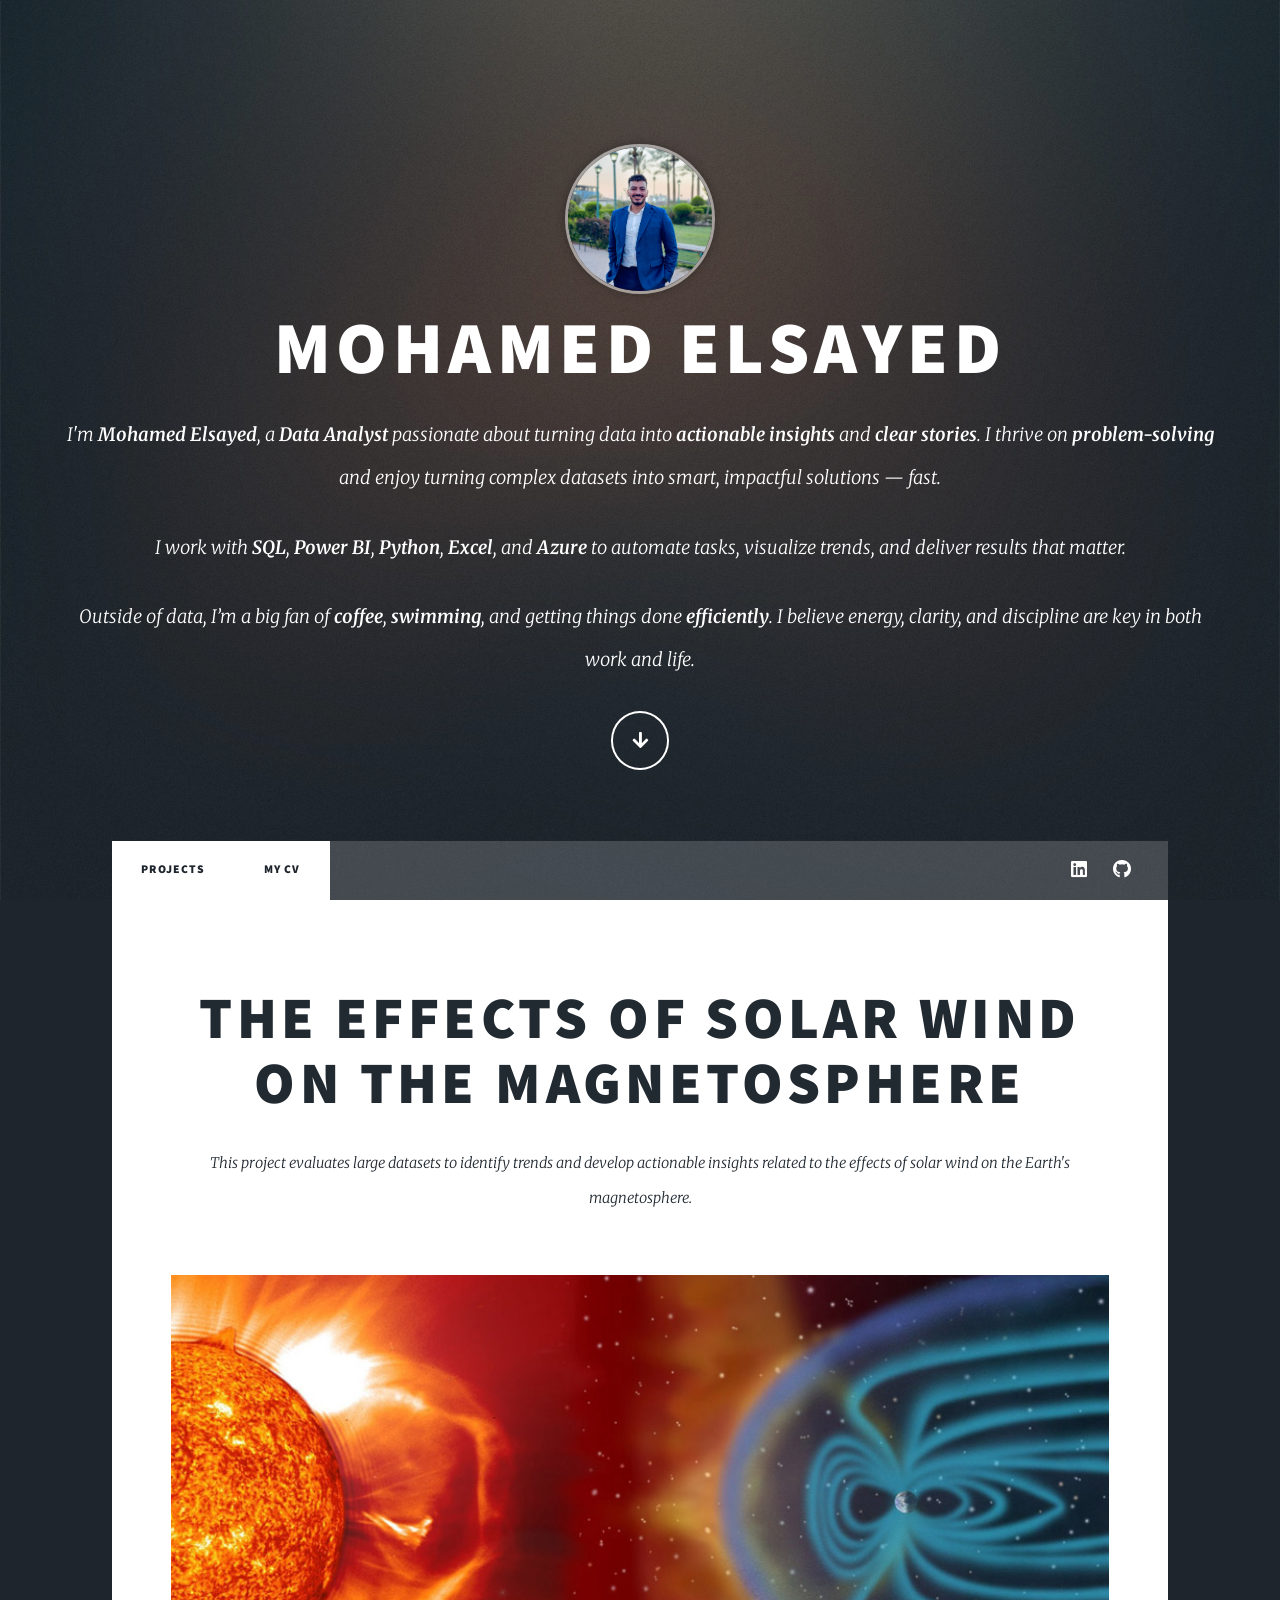
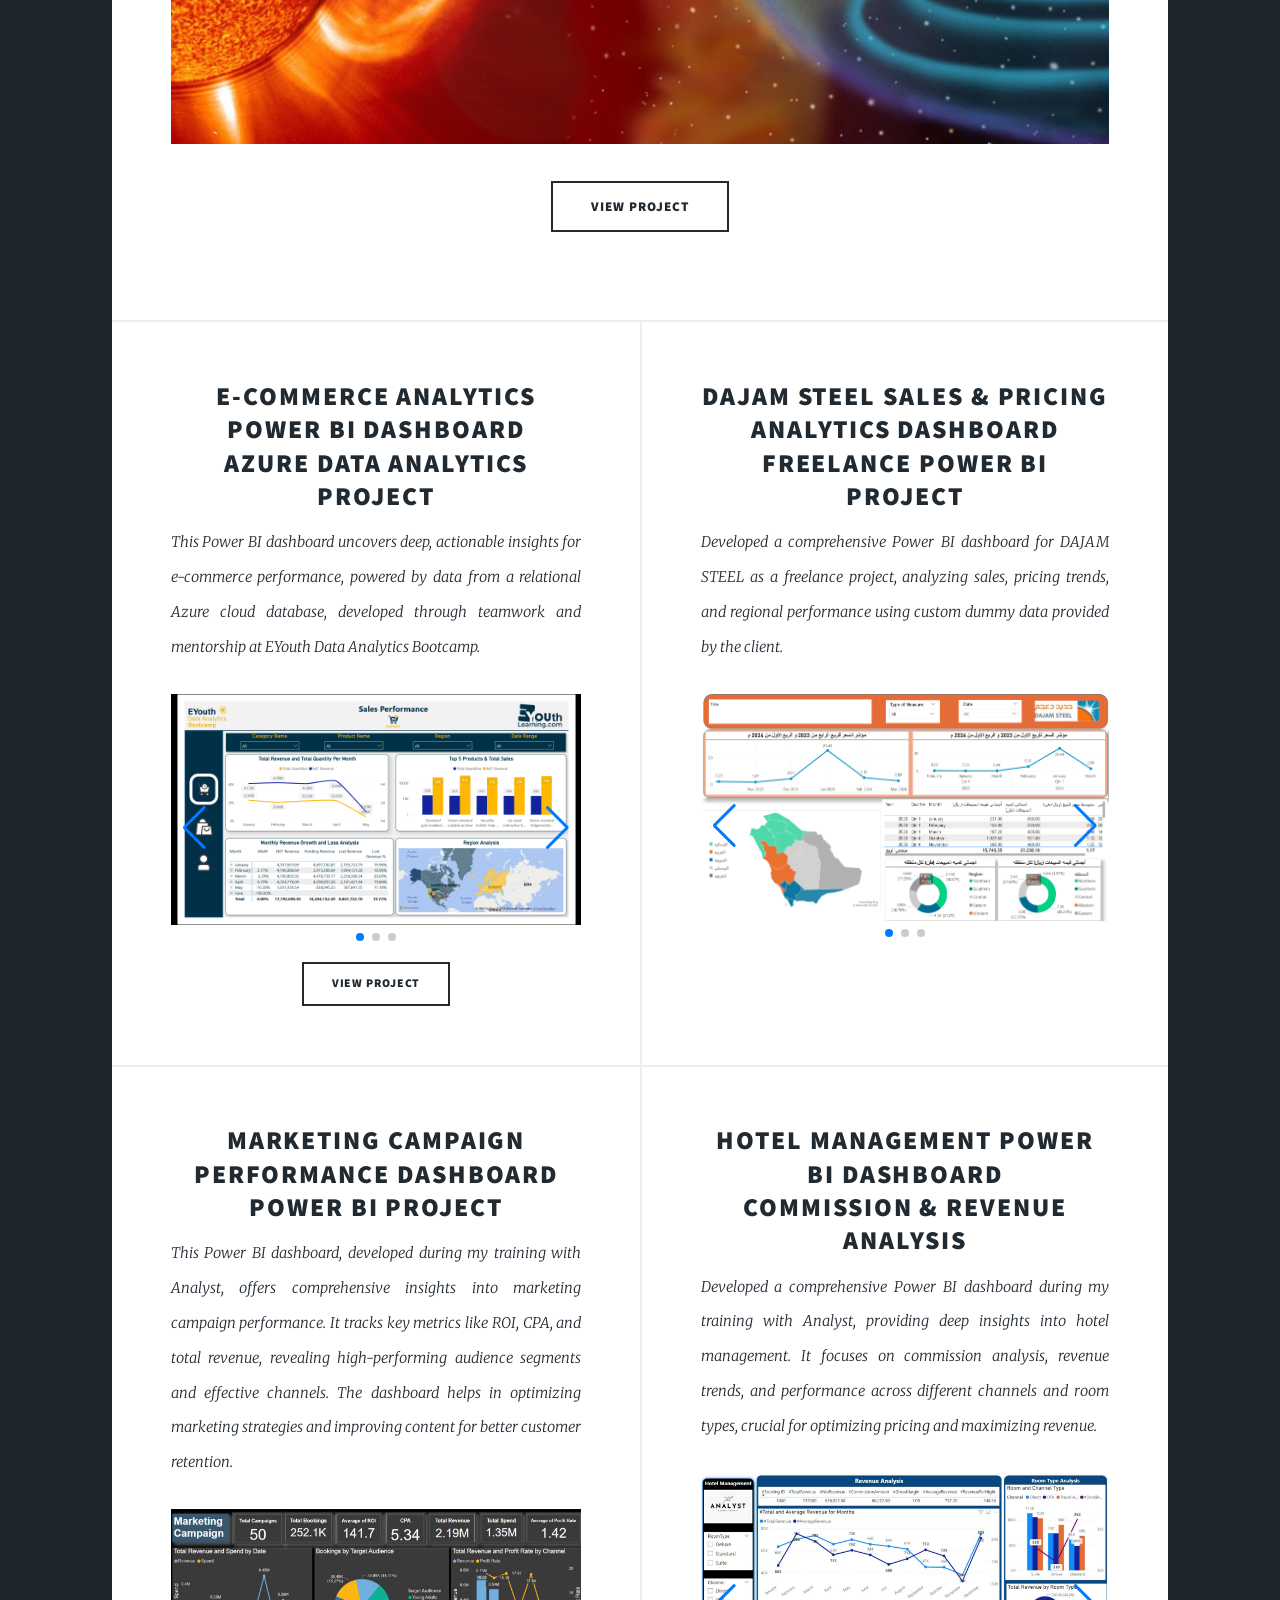
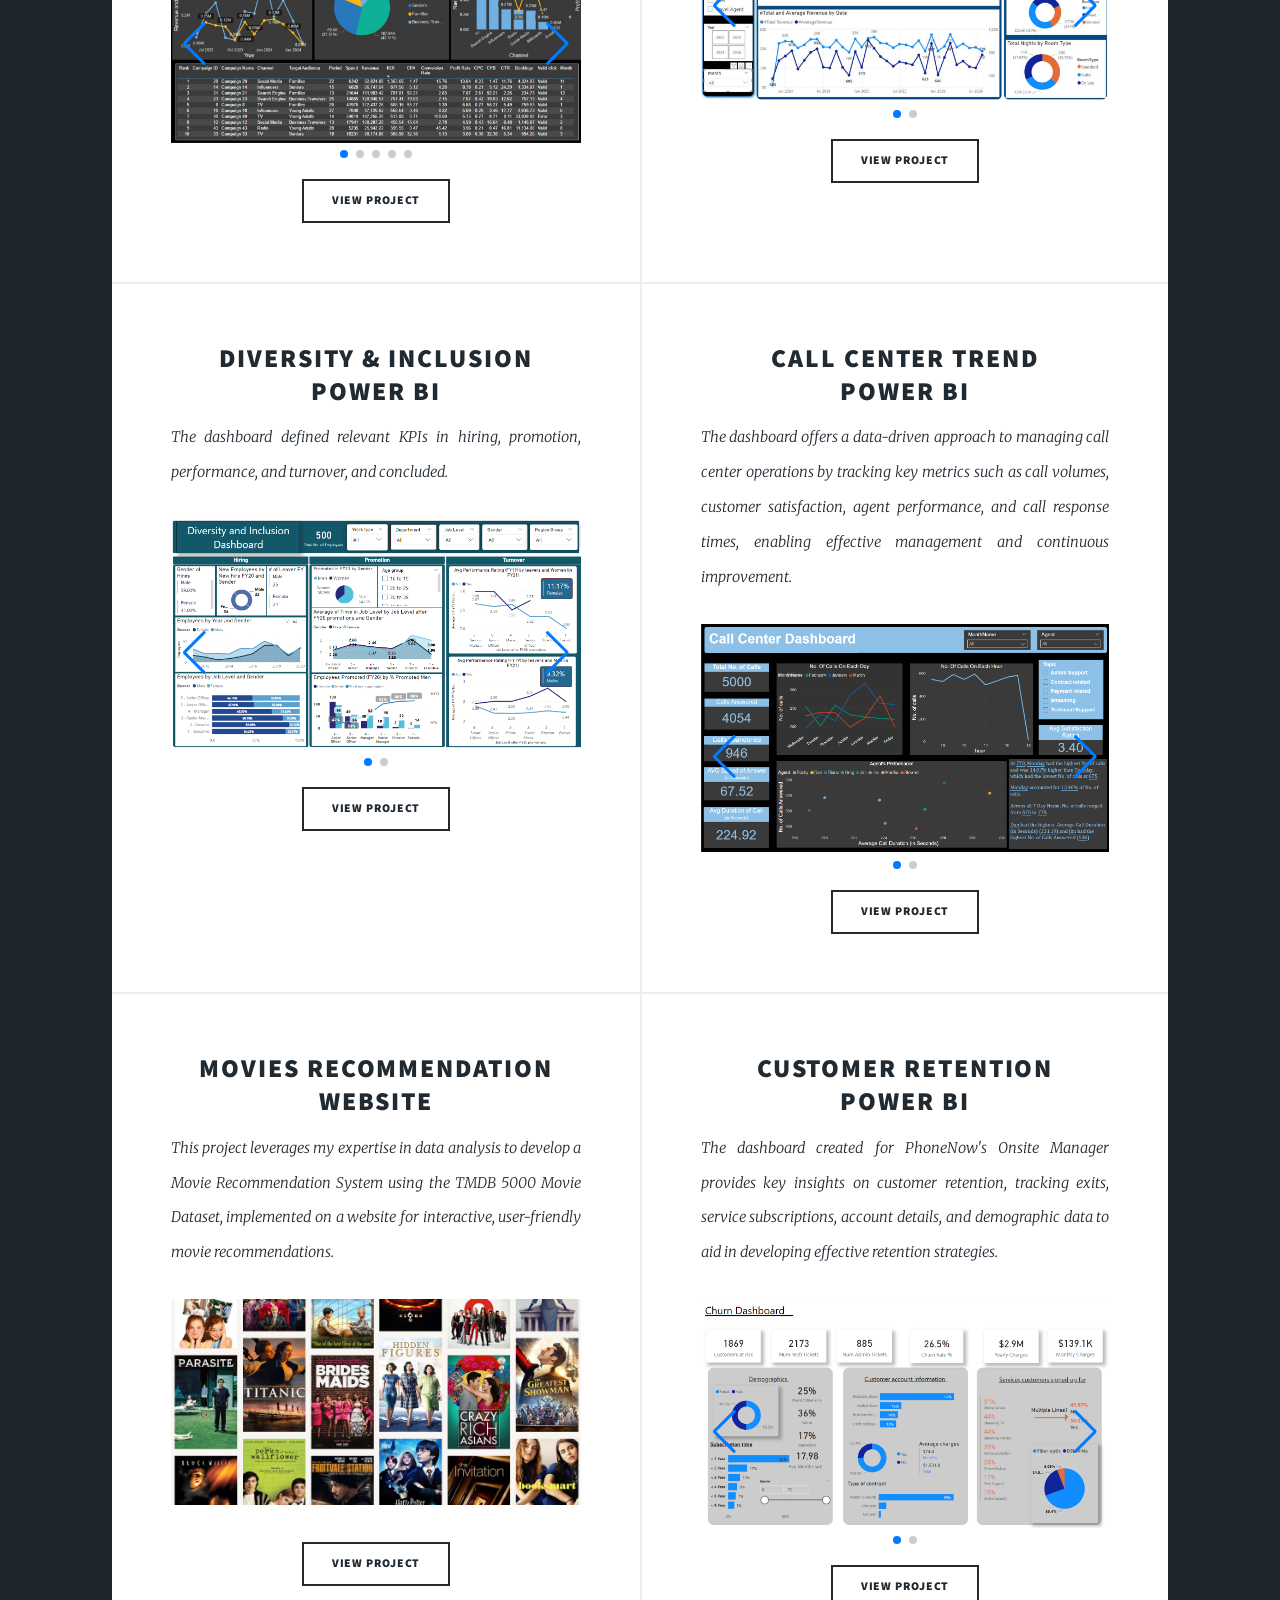
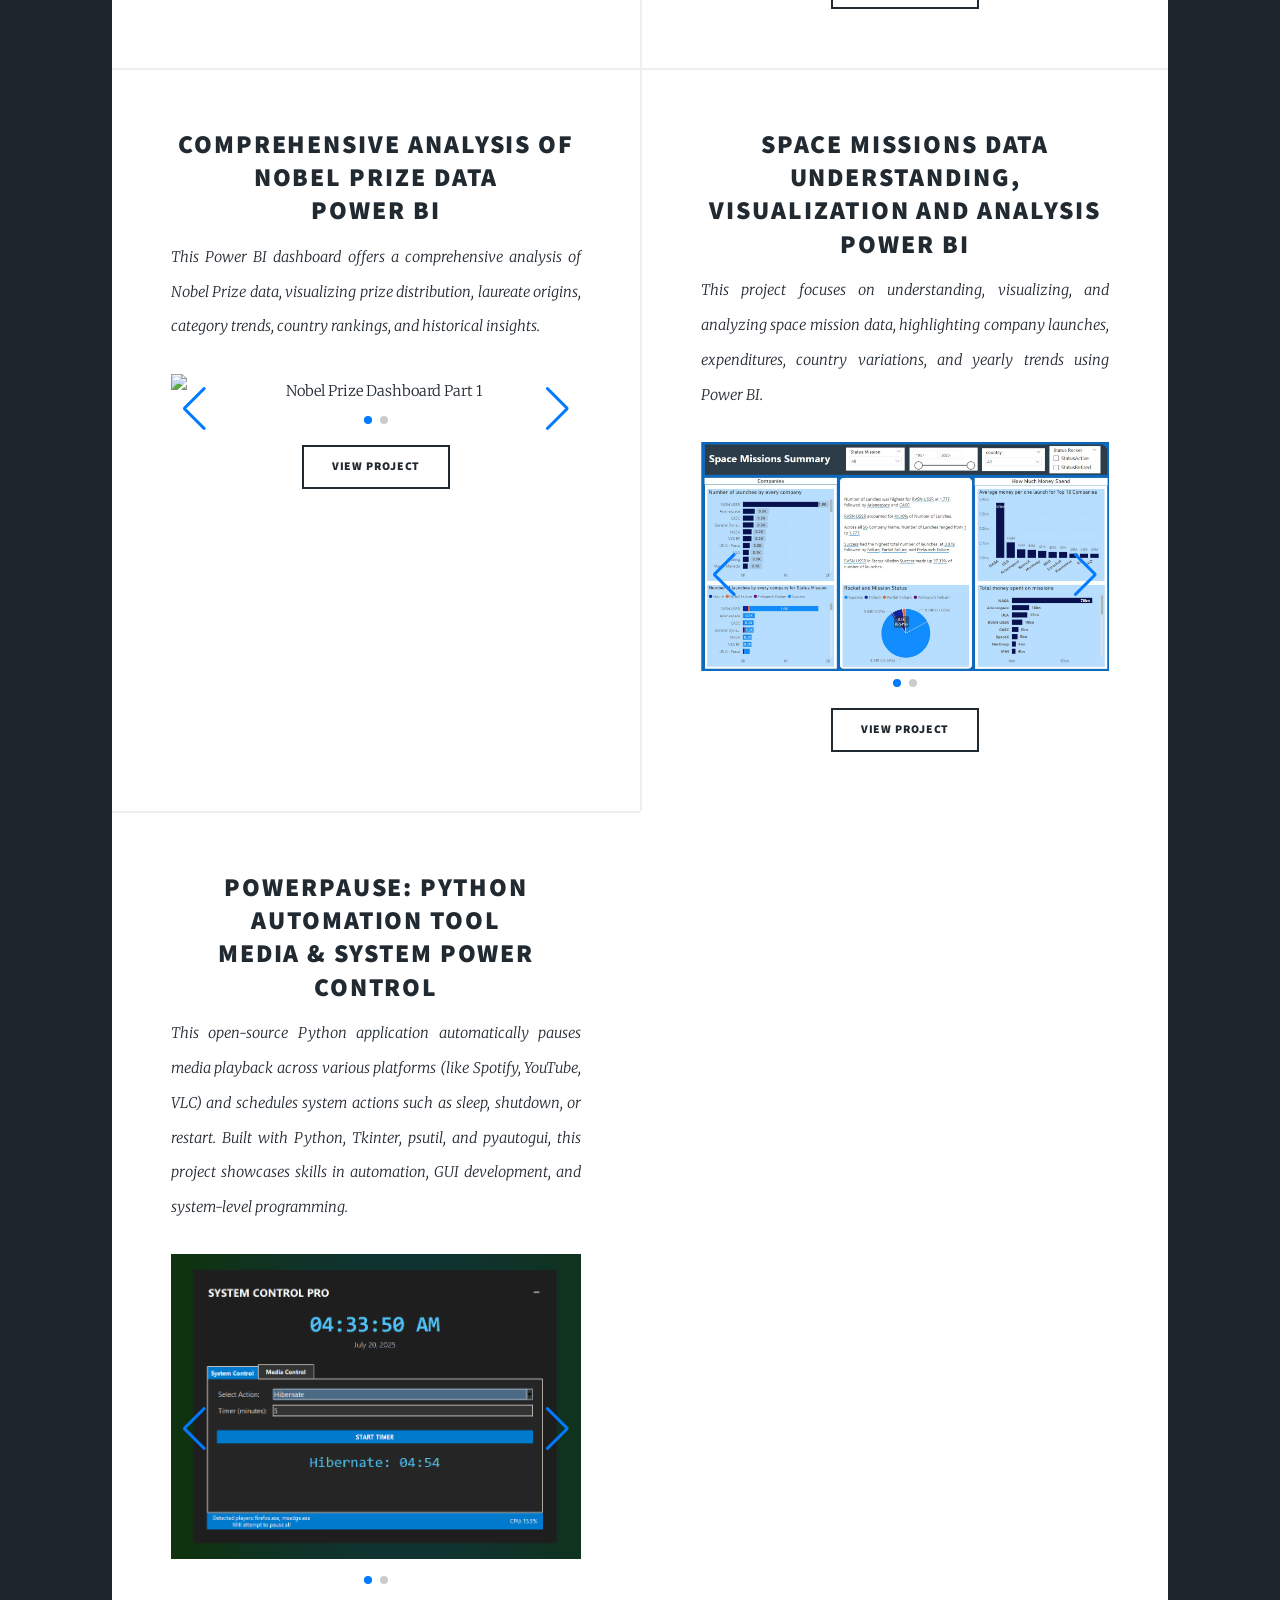
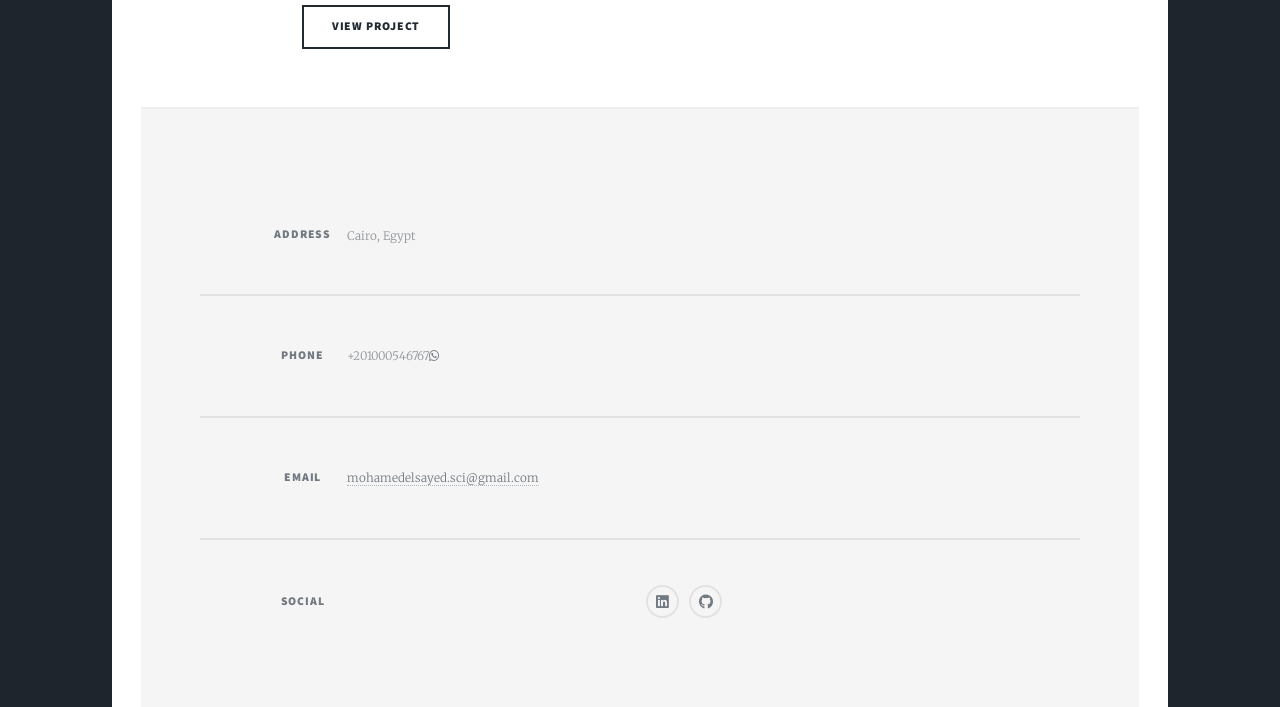
==== commit 5ad9fdee: "Update index.html" ====
--- a/index.html
+++ b/index.html
@@ -387,6 +387,9 @@
                     <section>
                         <h3>Phone</h3>
                         <p>+201000546767</p>
+                        <p>
+                            <a href="https://wa.me/201000546767" target="_blank" class="icon brands fa-whatsapp"><span class="label">WhatsApp</span></a>
+                        </p>
                     </section>
                     <section>
                         <h3>Email</h3>
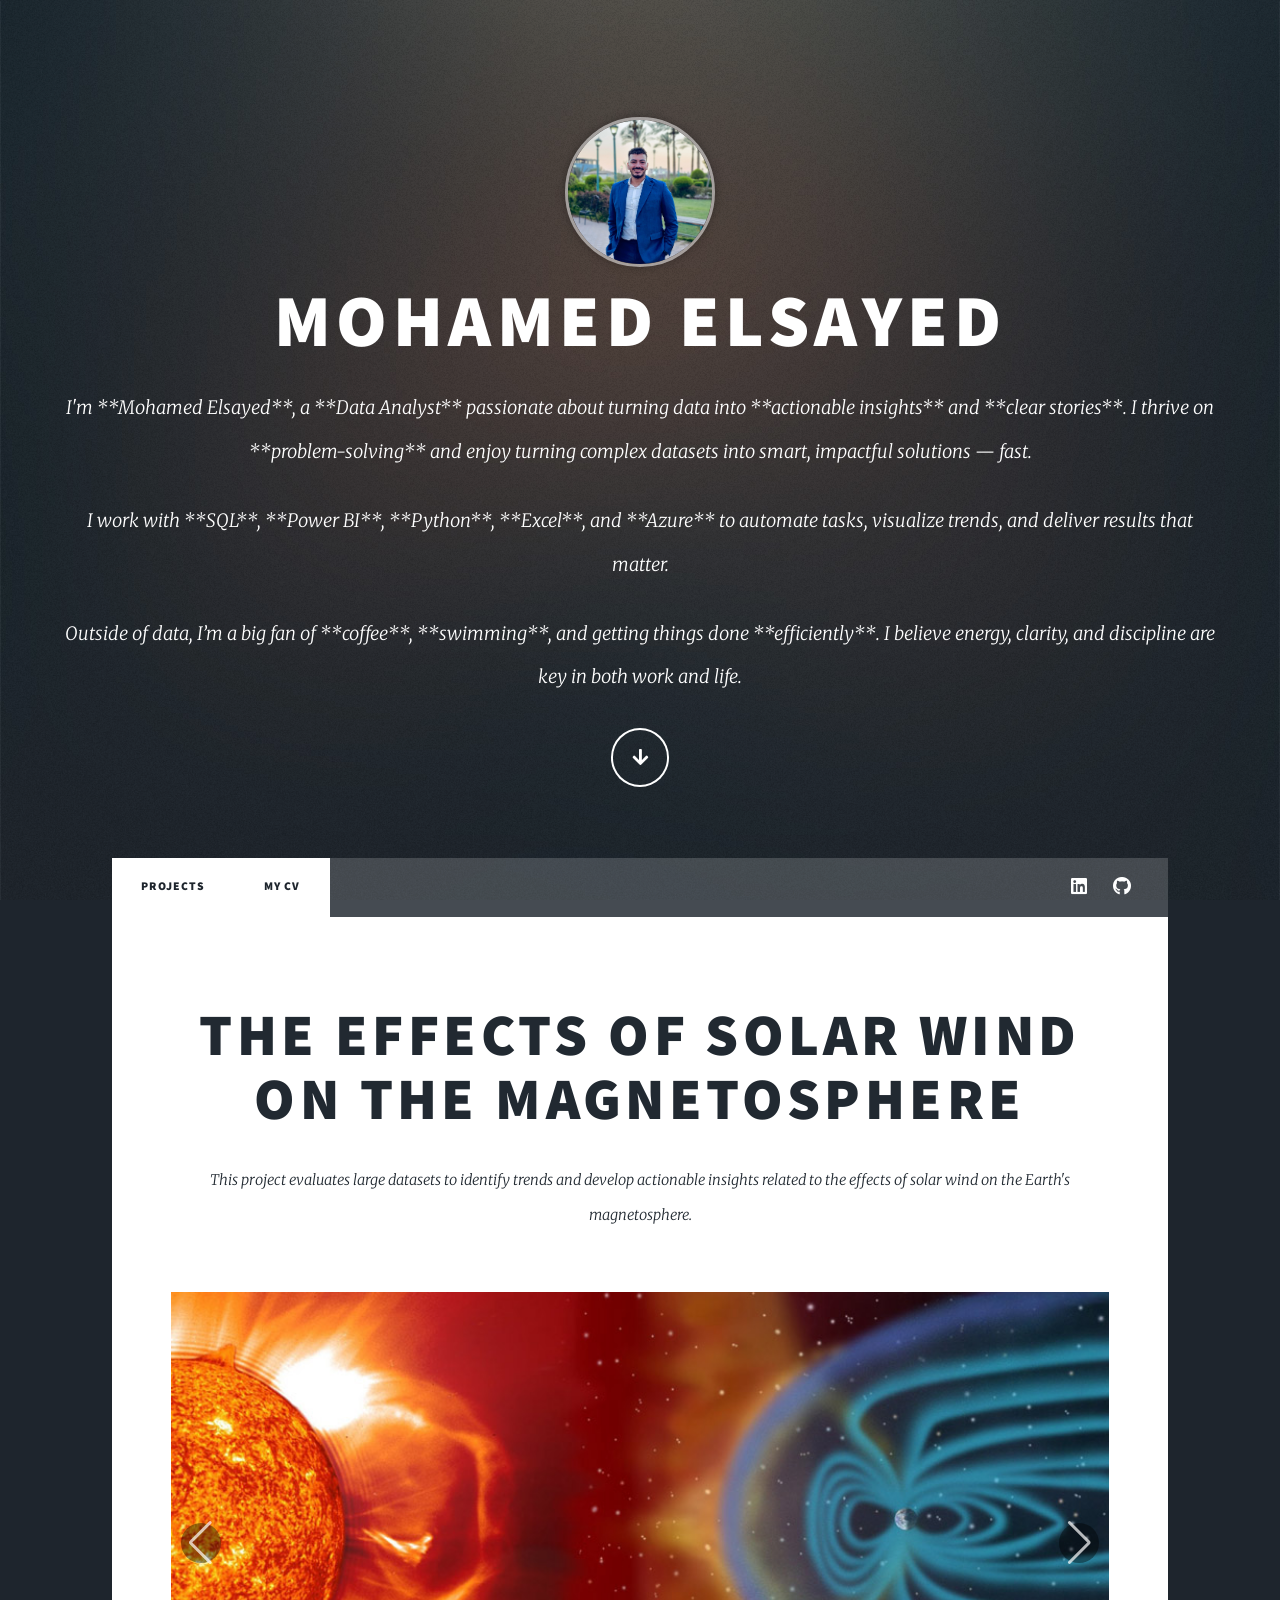
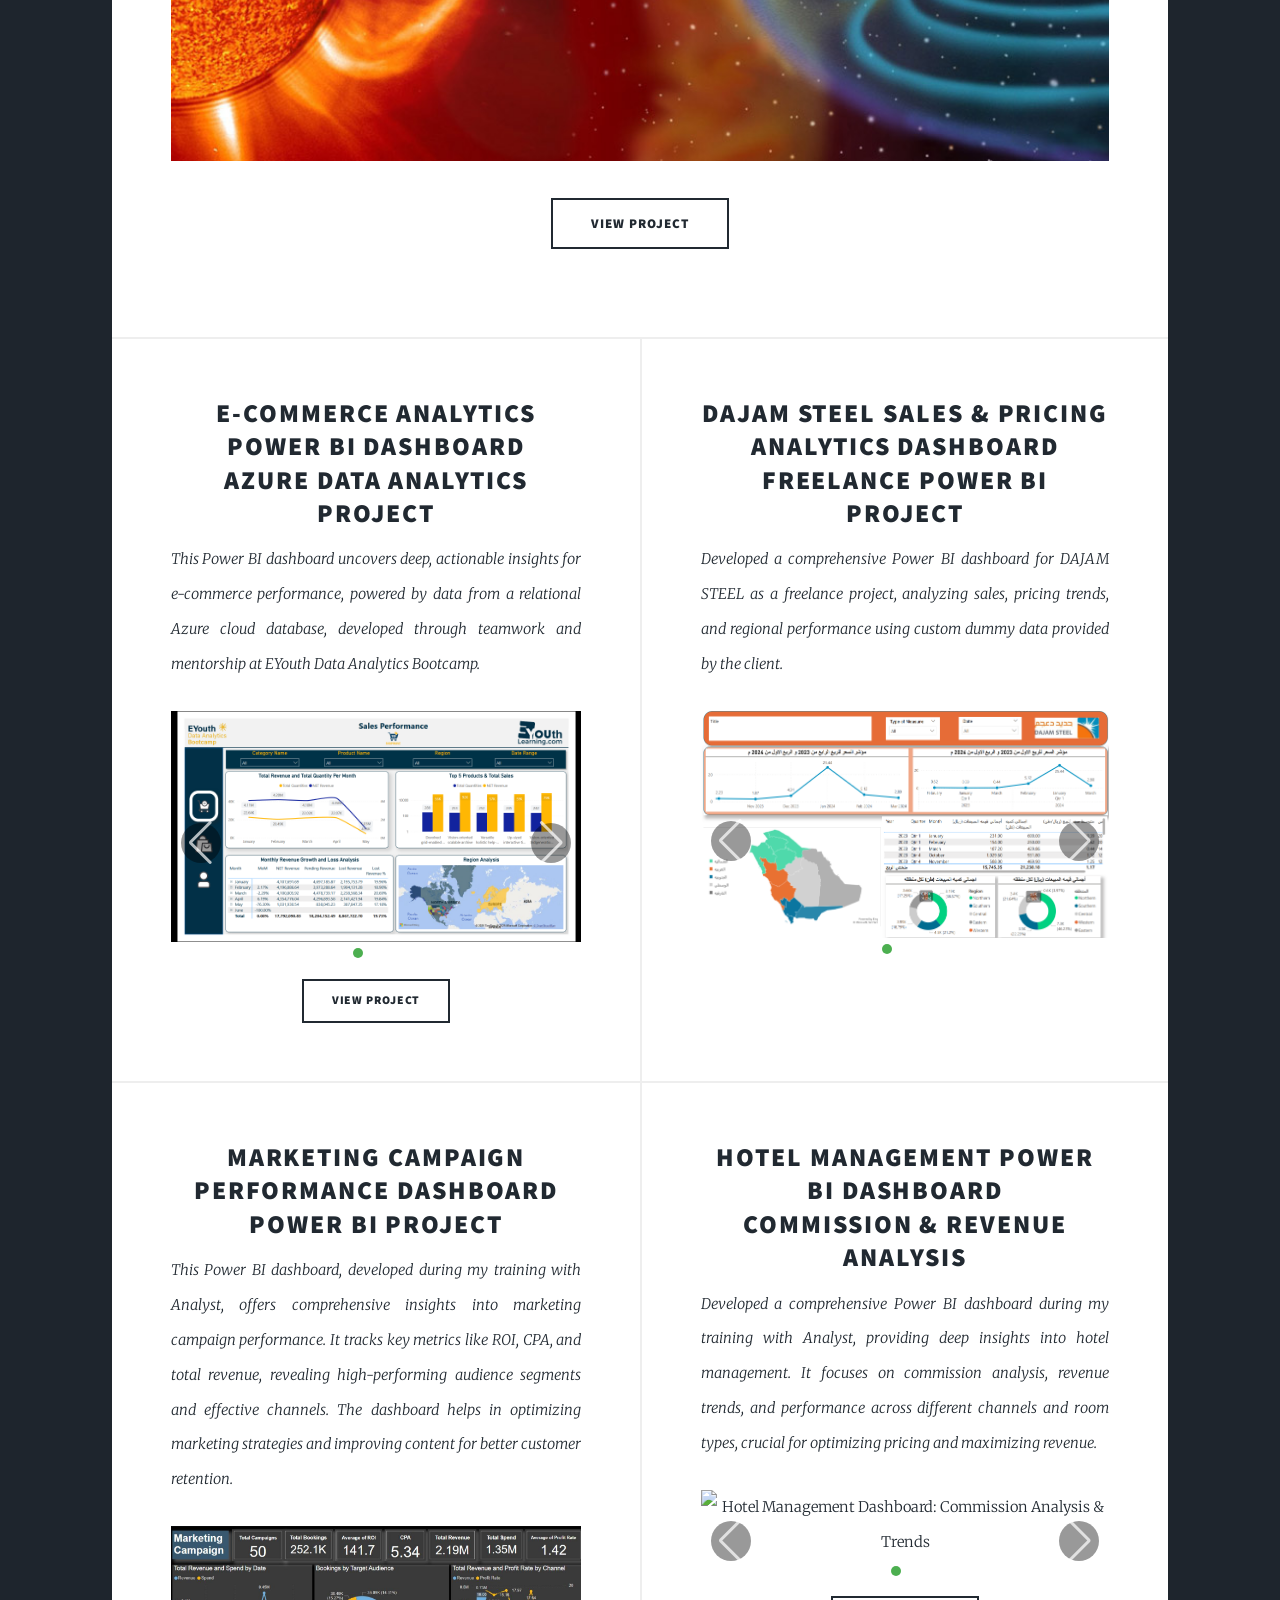
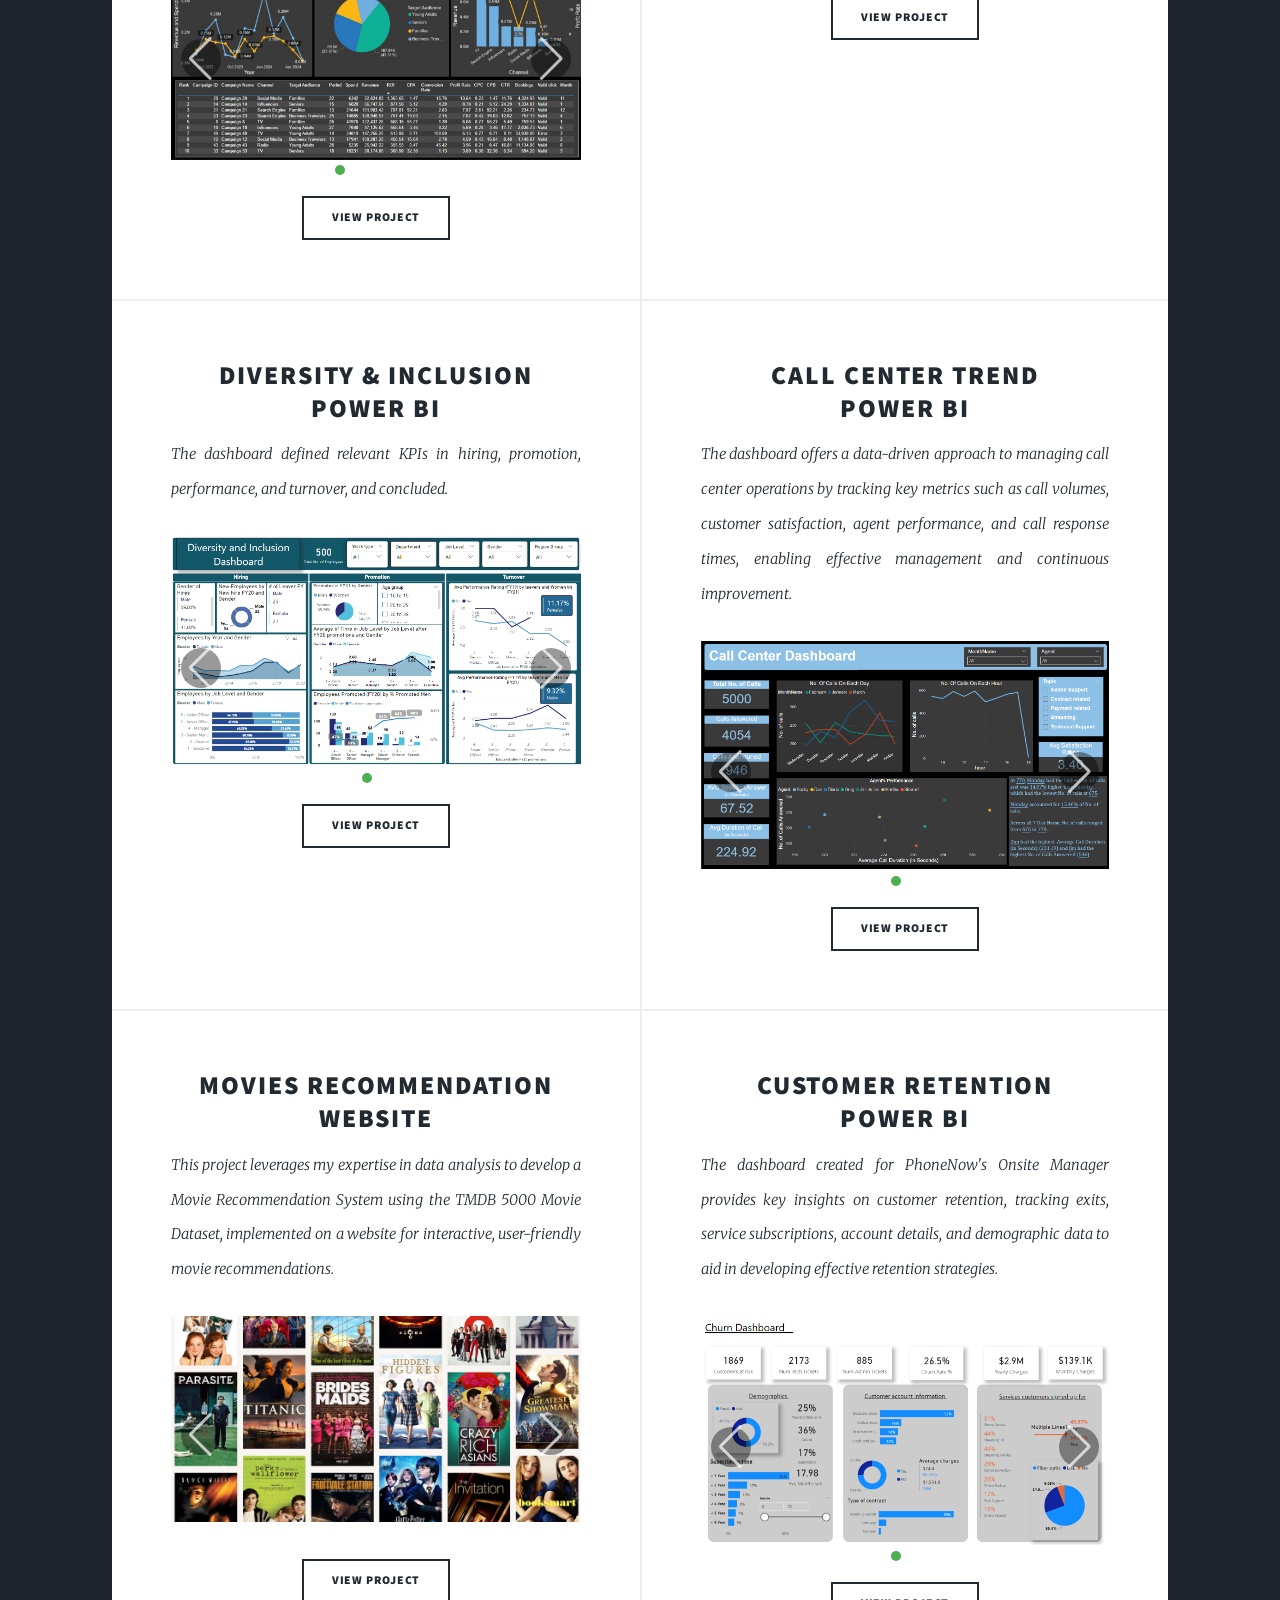
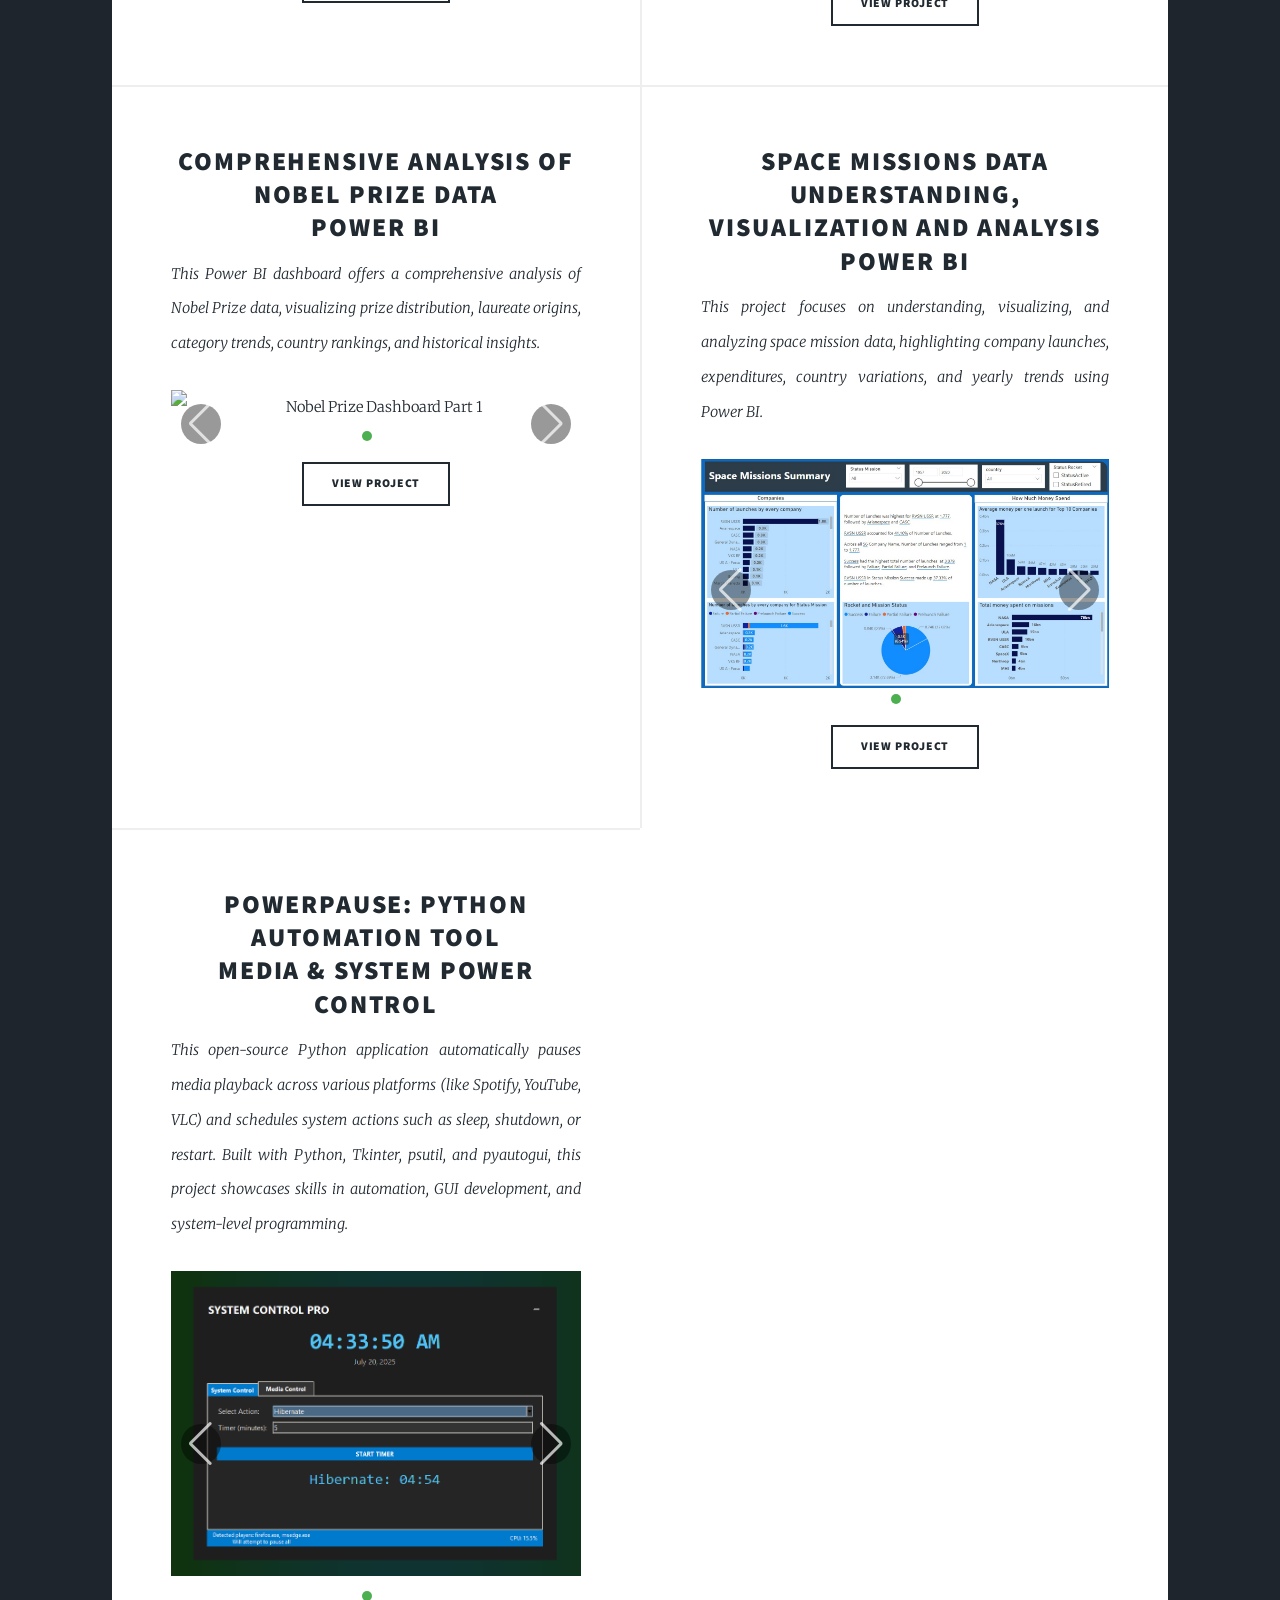
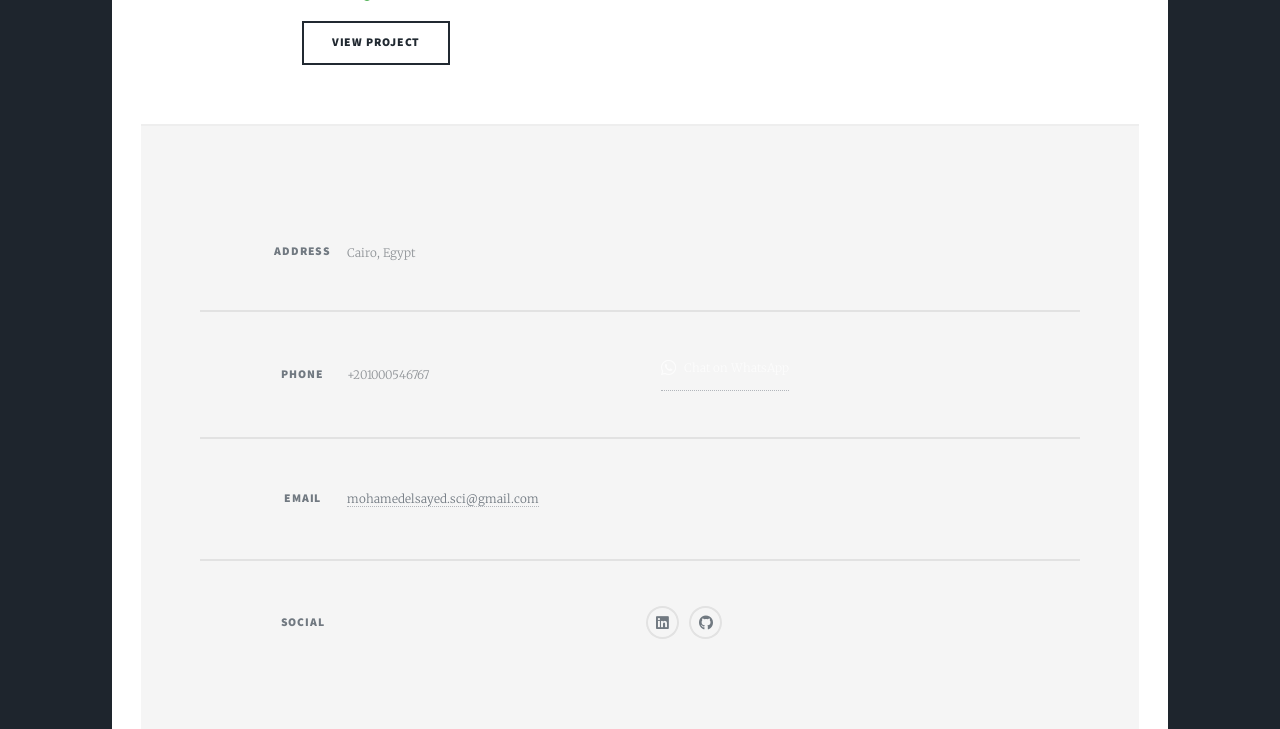
==== commit 90dd13f6: "Update index.html" ====
--- a/index.html
+++ b/index.html
@@ -28,6 +28,86 @@
                     margin-bottom: 15px;
                 }
             }
+
+            /* Custom Swiper Navigation Arrows */
+            .swiper-button-next,
+            .swiper-button-prev {
+                color: rgba(255, 255, 255, 0.7) !important; /* Icon color (transparent white) */
+                background-color: rgba(0, 0, 0, 0.4); /* Light background for buttons */
+                border-radius: 50%; /* Makes buttons circular */
+                width: 40px; /* Button width */
+                height: 40px; /* Button height */
+                display: flex;
+                align-items: center;
+                justify-content: center;
+                transition: background-color 0.3s ease, color 0.3s ease; /* Hover effects */
+                font-size: 1.5em; /* Enlarges icon inside button */
+            }
+
+            .swiper-button-next:hover,
+            .swiper-button-prev:hover {
+                background-color: rgba(0, 0, 0, 0.7); /* Darker background on hover */
+                color: #FFF !important; /* Solid white on hover */
+            }
+
+            /* Custom Swiper Pagination Dots */
+            .swiper-pagination-bullet {
+                background-color: rgba(255, 255, 255, 0.5); /* Inactive dot color */
+                opacity: 1; /* Override default transparency */
+                width: 10px; /* Dot size */
+                height: 10px; /* Dot size */
+                margin: 0 5px; /* Spacing between dots */
+            }
+
+            .swiper-pagination-bullet-active {
+                background-color: #4CAF50; /* Active dot color (e.g., green - match your theme) */
+            }
+
+            /* === WhatsApp Link Specific CSS FIX === */
+            /* This targets the paragraph containing the WhatsApp link */
+            #footer .contact .whatsapp-link {
+                margin-top: -1em; /* Adjust to move it closer or further from the phone number */
+                margin-bottom: 1em; /* Space below the WhatsApp link */
+                display: flex; /* Use flexbox for alignment */
+                justify-content: center; /* Center horizontally if needed (adjust based on overall layout) */
+                align-items: center; /* Vertically align items */
+            }
+
+            /* This targets the actual anchor link for WhatsApp */
+            #footer .contact .whatsapp-link a {
+                display: flex; /* Ensure icon and text are in the same line */
+                align-items: center; /* Vertically align icon and text */
+                text-decoration: none; /* Remove underline */
+                color: rgba(255, 255, 255, 0.7); /* Default color for icon and text */
+                transition: color 0.3s ease, transform 0.3s ease; /* Smooth transitions */
+            }
+
+            #footer .contact .whatsapp-link a:hover {
+                color: #25D366; /* WhatsApp green color on hover */
+                transform: scale(1.05); /* Slight zoom on hover */
+            }
+
+            /* Styles for the Font Awesome icon */
+            #footer .contact .whatsapp-link a .icon.brands.fa-whatsapp {
+                font-size: 1.5em; /* Icon size */
+                margin-right: 8px; /* Space between icon and text */
+            }
+
+            /* Styles for the hidden label text (for accessibility) */
+            #footer .contact .whatsapp-link a .label {
+                /* The Massively template already hides .label by default,
+                   but ensure it's hidden if you only want the icon to show */
+                position: absolute;
+                width: 1px;
+                height: 1px;
+                padding: 0;
+                margin: -1px;
+                overflow: hidden;
+                clip: rect(0, 0, 0, 0);
+                border: 0;
+            }
+            /* === END WhatsApp Link Specific CSS FIX === */
+
         </style>
     </head>
     <body class="is-preload">
@@ -35,27 +115,28 @@
         <div id="wrapper" class="fade-in">
 
             <div id="intro">
-                <img src="images/mohamed elsayed.jpg" alt="Mohamed Elsayed Profile Picture" class="profile-pic">
-            
+                <img src="images/Mohamed Elsayed.jpg" alt="Mohamed Elsayed Profile Picture" class="profile-pic">
+
                 <h1>MOHAMED ELSAYED</h1>
-            
+
                 <p>
-                    I'm <strong>Mohamed Elsayed</strong>, a <strong>Data Analyst</strong> passionate about turning data into <strong>actionable insights</strong> and <strong>clear stories</strong>.
-                    I thrive on <strong>problem-solving</strong> and enjoy turning complex datasets into smart, impactful solutions — fast.
+                    I'm **Mohamed Elsayed**, a **Data Analyst** passionate about turning data into **actionable insights** and **clear stories**.
+                    I thrive on **problem-solving** and enjoy turning complex datasets into smart, impactful solutions — fast.
                 </p>
-            
+
                 <p>
-                    I work with <strong>SQL</strong>, <strong>Power BI</strong>, <strong>Python</strong>, <strong>Excel</strong>, and <strong>Azure</strong> to automate tasks, visualize trends, and deliver results that matter.
+                    I work with **SQL**, **Power BI**, **Python**, **Excel**, and **Azure** to automate tasks, visualize trends, and deliver results that matter.
                 </p>
-            
+
                 <p>
-                    Outside of data, I’m a big fan of <strong>coffee</strong>, <strong>swimming</strong>, and getting things done <strong>efficiently</strong>. I believe energy, clarity, and discipline are key in both work and life.
+                    Outside of data, I’m a big fan of **coffee**, **swimming**, and getting things done **efficiently**. I believe energy, clarity, and discipline are key in both work and life.
                 </p>
-            
+
                 <ul class="actions">
                     <li><a href="#header" class="button icon solid solo fa-arrow-down scrolly">Continue</a></li>
                 </ul>
             </div>
+
 
             <nav id="nav">
                 <ul class="links">
@@ -192,10 +273,10 @@
                         <div class="swiper project-swiper">
                             <div class="swiper-wrapper">
                                 <div class="swiper-slide">
-                                    <a href="https://www.linkedin.com/posts/mohamed-elsayed-005819176_power-bi-dashboard-activity-7213172035470958592-rNnQ?utm_source=share&utm_medium=member_desktop&rcm=ACoAACnEjcUBXzKCqdjKsLtDwTrTYa7FLUhMW88" class="image fit"><img src="images/hotel_dashboard_1.png" alt="Hotel Management Dashboard: Commission Analysis & Trends" /></a>
-                                </div>
-                                <div class="swiper-slide">
-                                    <a href="https://www.linkedin.com/posts/mohamed-elsayed-005819176_power-bi-dashboard-activity-7213172035470958592-rNnQ?utm_source=share&utm_medium=member_desktop&rcm=ACoAACnEjcUBXzKCqdjKsLtDwTrTYa7FLUhMW88" class="image fit"><img src="images/hotel_dashboard_2.png" alt="Hotel Management Dashboard: Revenue Analysis & Room Types" /></a>
+                                    <a href="https://www.linkedin.com/posts/mohamed-elsayed-005819176_power-bi-dashboard-activity-7213172035470958592-rNnQ?utm_source=share&utm_medium=member_desktop&rcm=ACoAACnEjcUBXzKCqdjKsLtDwTrTYa7FLUhMW88" class="image fit"><img src="images/Screenshot 2025-07-20 053846.png" alt="Hotel Management Dashboard: Commission Analysis & Trends" /></a>
+                                </div>
+                                <div class="swiper-slide">
+                                    <a href="https://www.linkedin.com/posts/mohamed-elsayed-005819176_power-bi-dashboard-activity-7213172035470958592-rNnQ?utm_source=share&utm_medium=member_desktop&rcm=ACoAACnEjcUBXzKCqdjKsLtDwTrTYa7FLUhMW88" class="image fit"><img src="images/Screenshot 2025-07-20 053817.png" alt="Hotel Management Dashboard: Revenue Analysis & Room Types" /></a>
                                 </div>
                             </div>
                             <div class="swiper-pagination"></div>
@@ -387,8 +468,11 @@
                     <section>
                         <h3>Phone</h3>
                         <p>+201000546767</p>
-                        <p>
-                            <a href="https://wa.me/201000546767" target="_blank" class="icon brands fa-whatsapp"><span class="label">WhatsApp</span></a>
+                        <p class="whatsapp-link">
+                            <a href="https://wa.me/201000546767" target="_blank" title="Chat on WhatsApp">
+                                <i class="icon brands fa-whatsapp"></i>
+                                <span class="text">Chat on WhatsApp</span>
+                            </a>
                         </p>
                     </section>
                     <section>
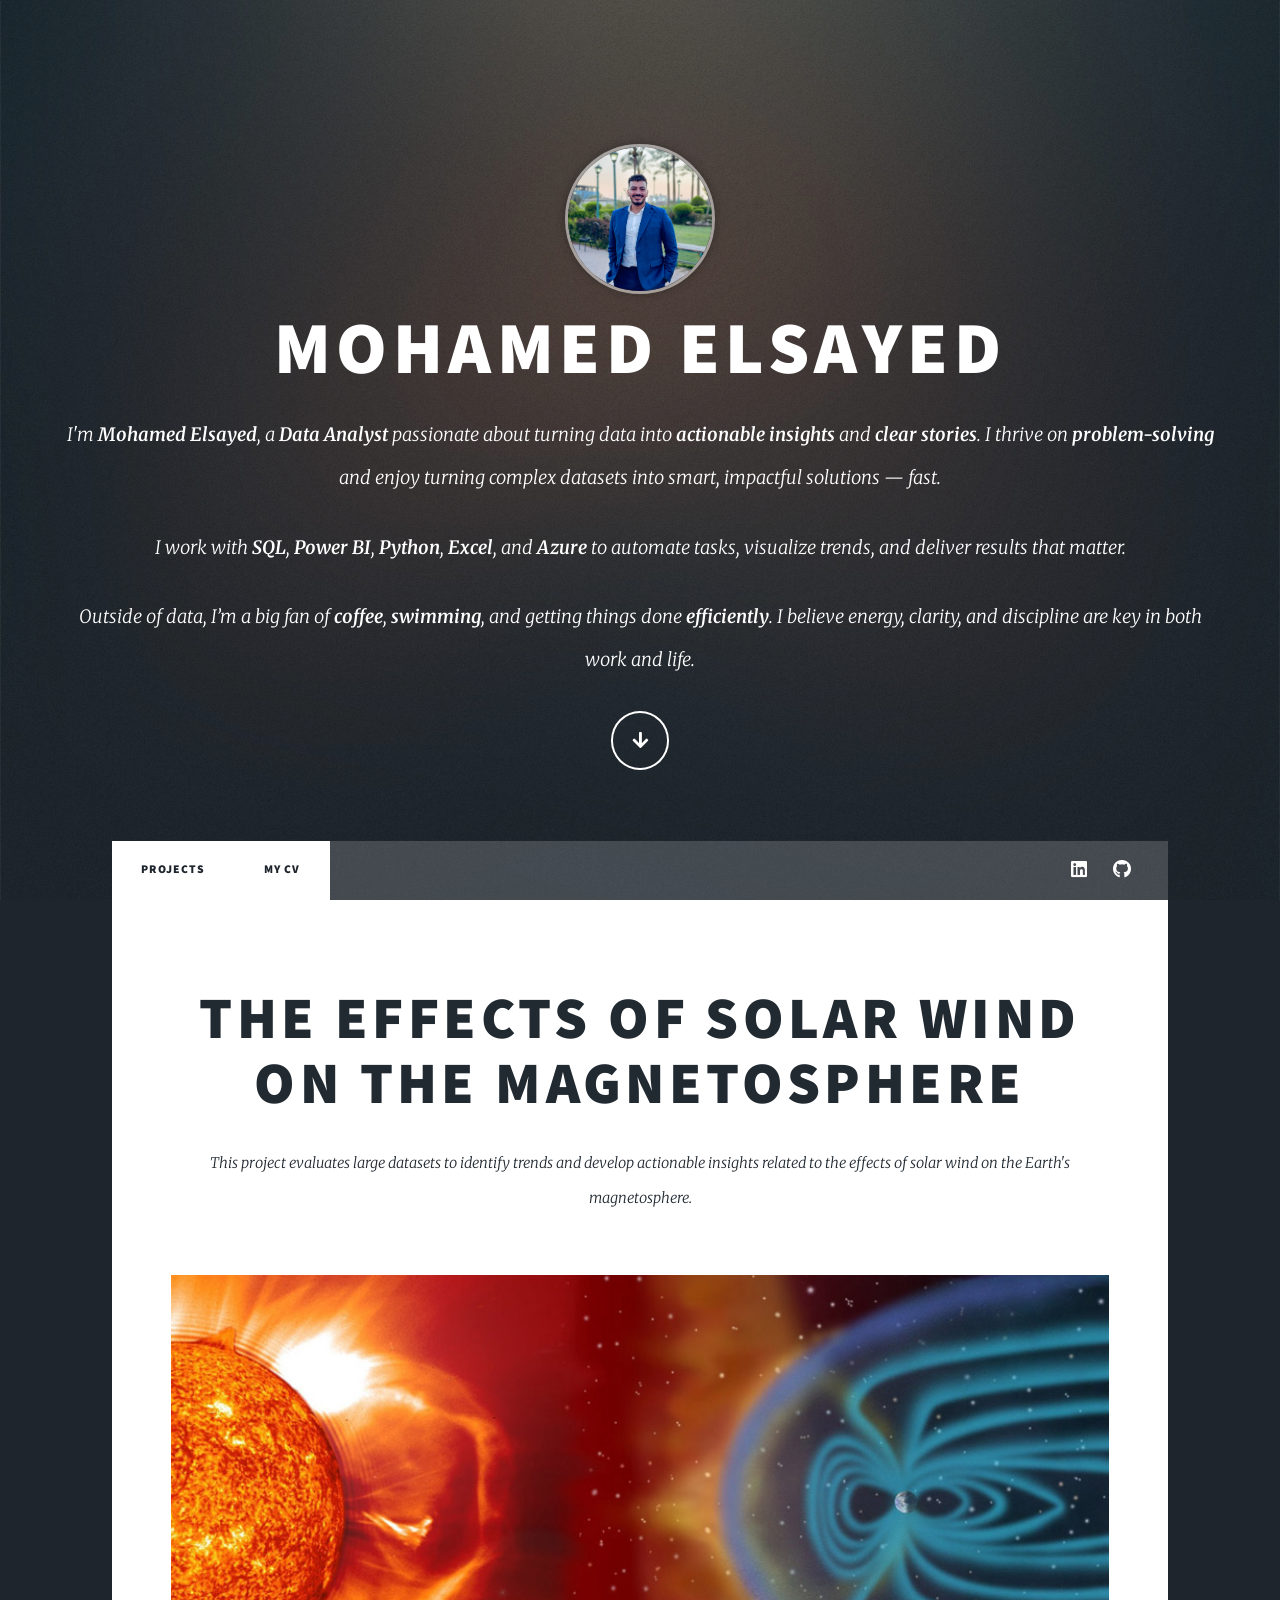
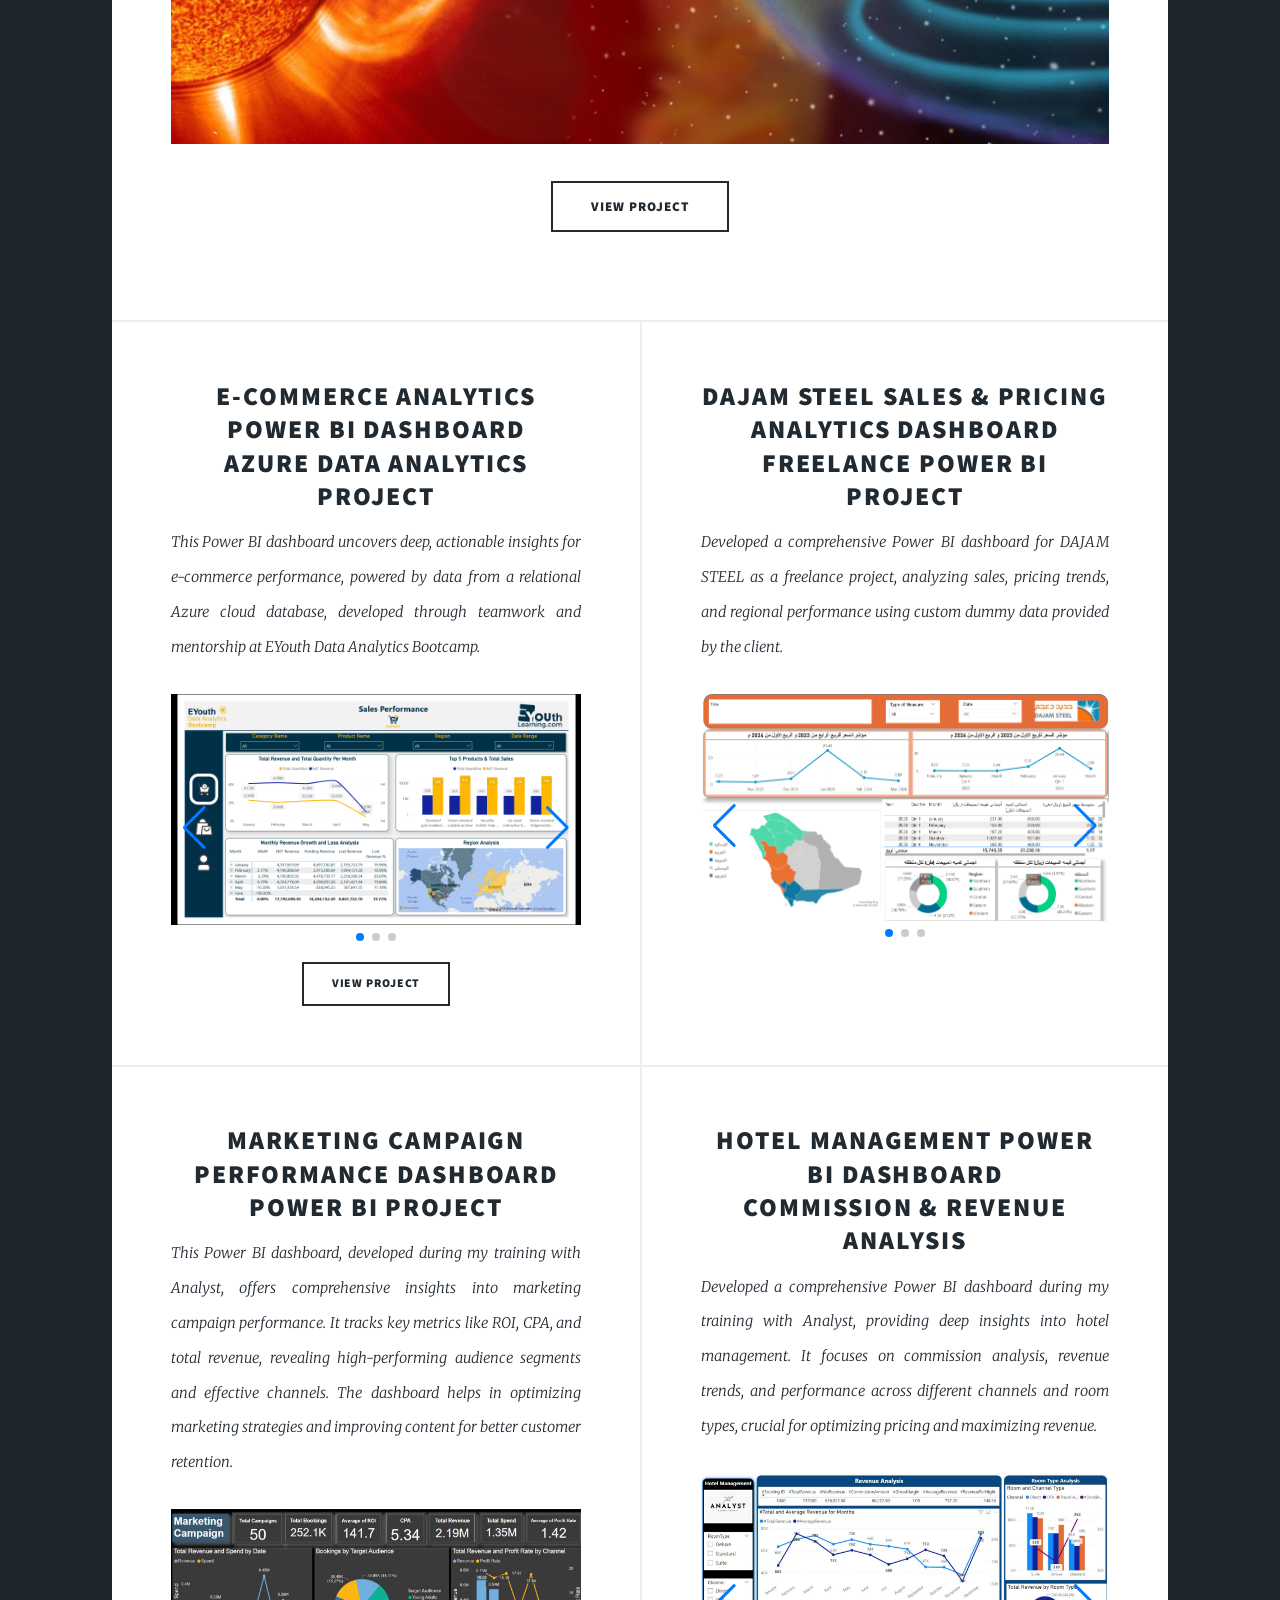
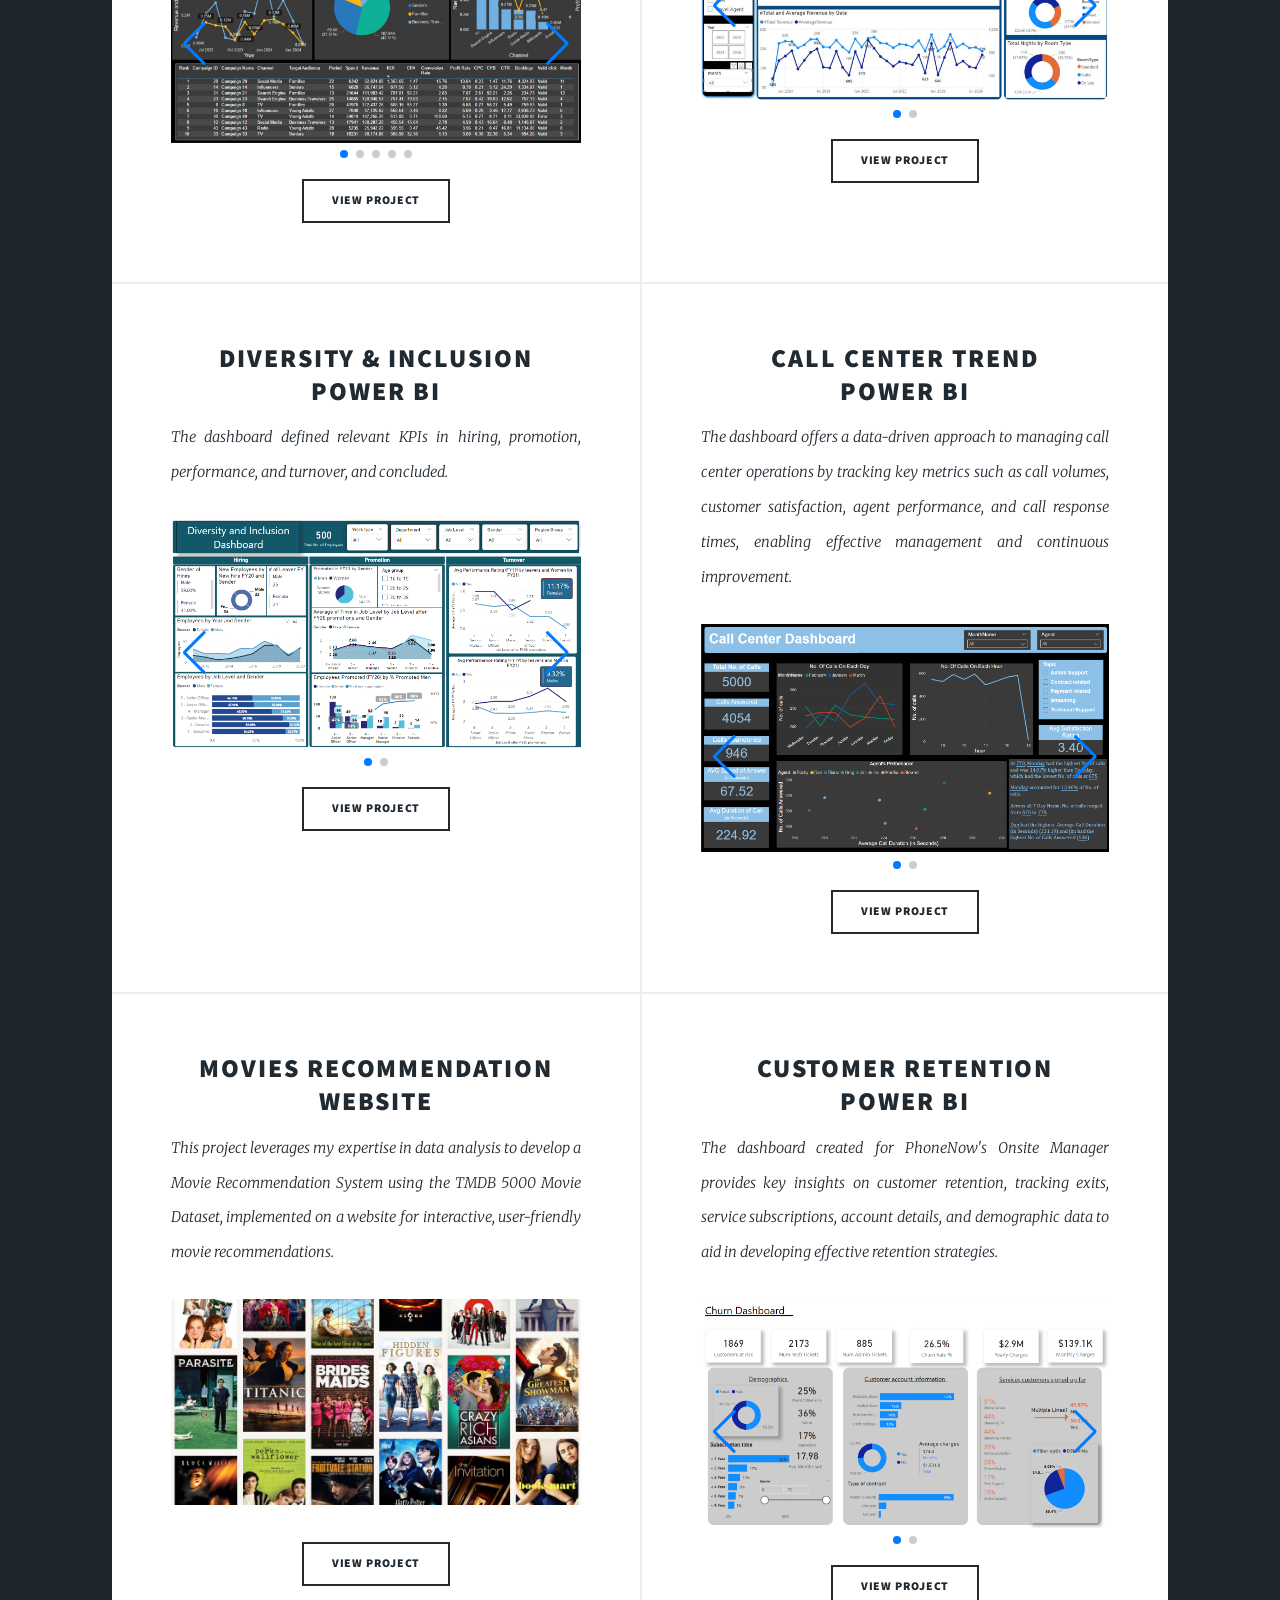
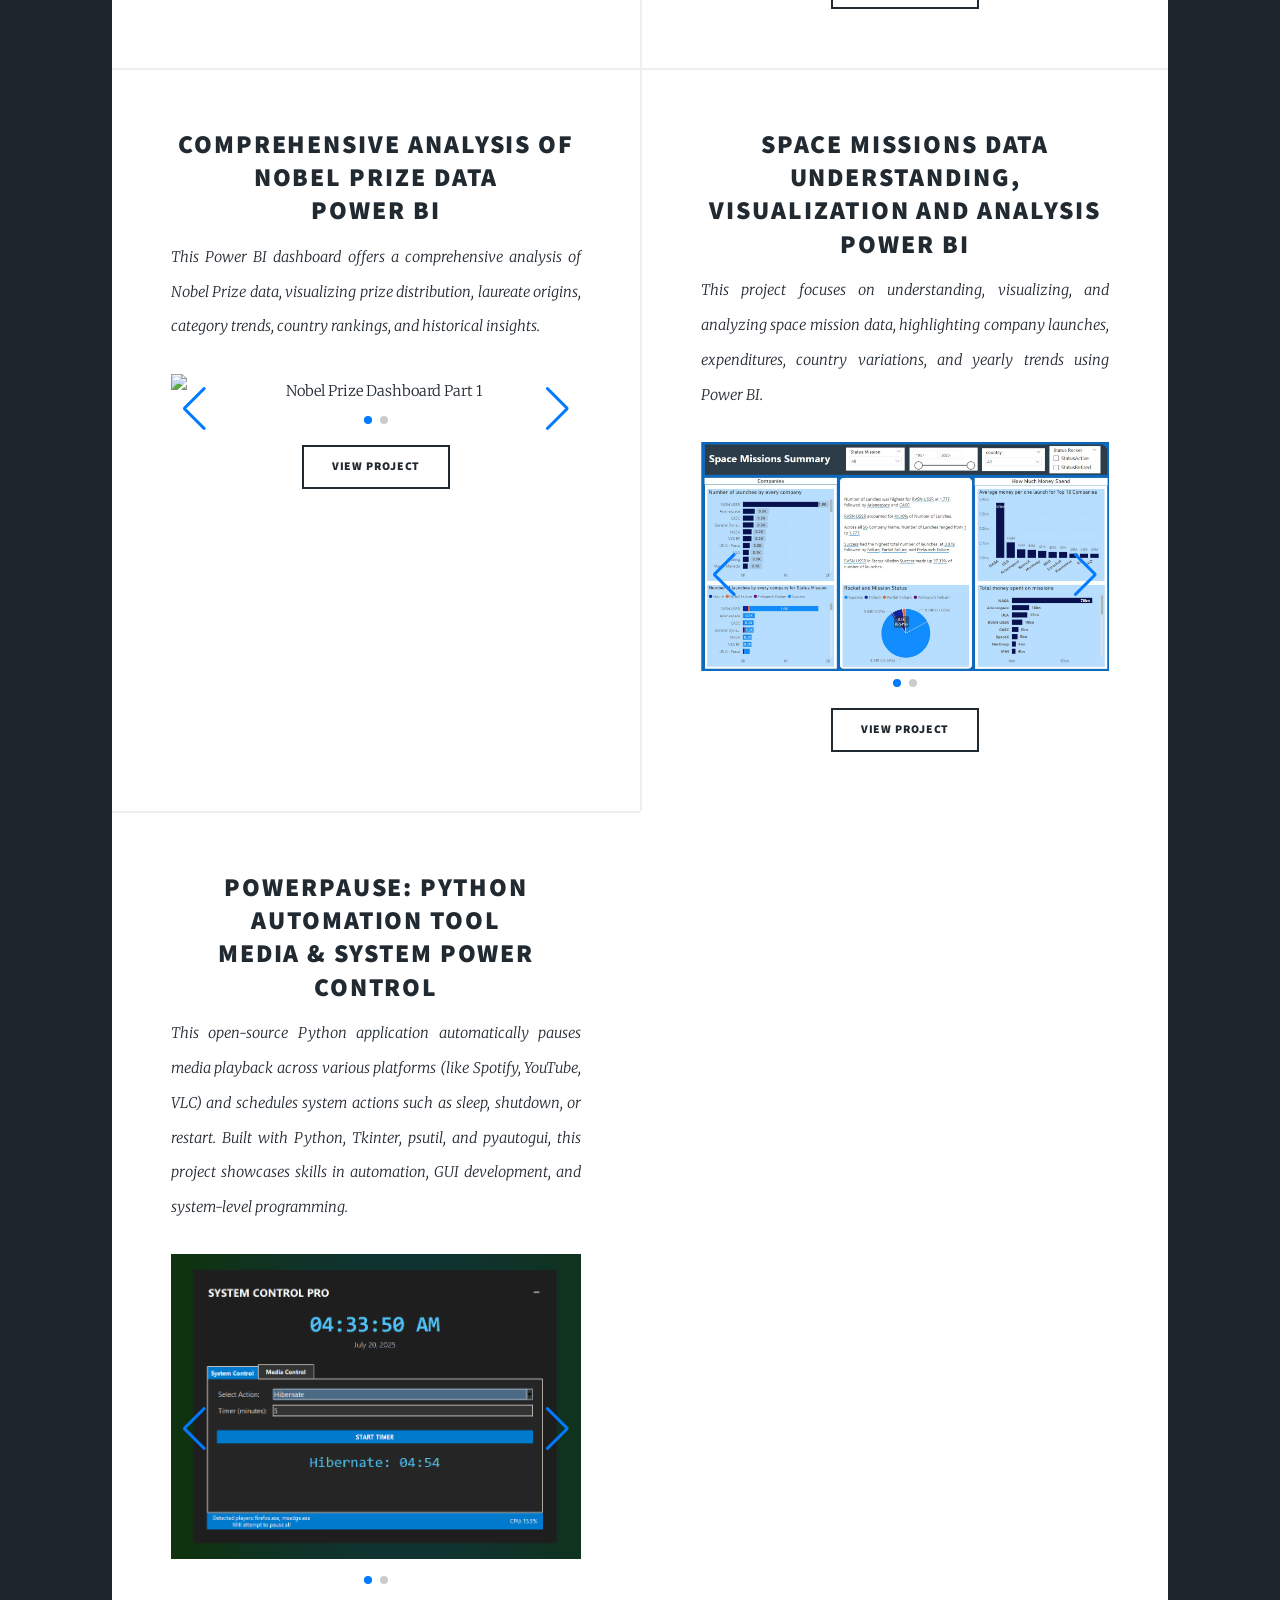
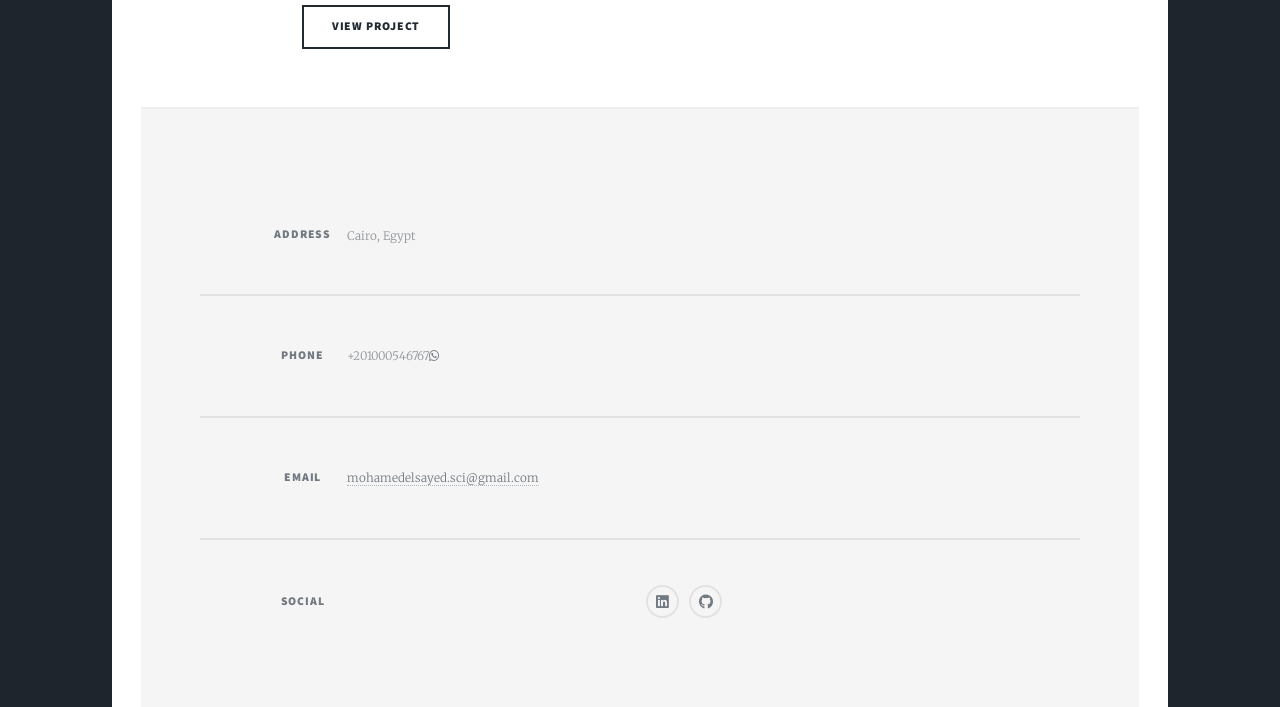
==== commit a414cff3: "Update index.html" ====
--- a/index.html
+++ b/index.html
@@ -28,86 +28,6 @@
                     margin-bottom: 15px;
                 }
             }
-
-            /* Custom Swiper Navigation Arrows */
-            .swiper-button-next,
-            .swiper-button-prev {
-                color: rgba(255, 255, 255, 0.7) !important; /* Icon color (transparent white) */
-                background-color: rgba(0, 0, 0, 0.4); /* Light background for buttons */
-                border-radius: 50%; /* Makes buttons circular */
-                width: 40px; /* Button width */
-                height: 40px; /* Button height */
-                display: flex;
-                align-items: center;
-                justify-content: center;
-                transition: background-color 0.3s ease, color 0.3s ease; /* Hover effects */
-                font-size: 1.5em; /* Enlarges icon inside button */
-            }
-
-            .swiper-button-next:hover,
-            .swiper-button-prev:hover {
-                background-color: rgba(0, 0, 0, 0.7); /* Darker background on hover */
-                color: #FFF !important; /* Solid white on hover */
-            }
-
-            /* Custom Swiper Pagination Dots */
-            .swiper-pagination-bullet {
-                background-color: rgba(255, 255, 255, 0.5); /* Inactive dot color */
-                opacity: 1; /* Override default transparency */
-                width: 10px; /* Dot size */
-                height: 10px; /* Dot size */
-                margin: 0 5px; /* Spacing between dots */
-            }
-
-            .swiper-pagination-bullet-active {
-                background-color: #4CAF50; /* Active dot color (e.g., green - match your theme) */
-            }
-
-            /* === WhatsApp Link Specific CSS FIX === */
-            /* This targets the paragraph containing the WhatsApp link */
-            #footer .contact .whatsapp-link {
-                margin-top: -1em; /* Adjust to move it closer or further from the phone number */
-                margin-bottom: 1em; /* Space below the WhatsApp link */
-                display: flex; /* Use flexbox for alignment */
-                justify-content: center; /* Center horizontally if needed (adjust based on overall layout) */
-                align-items: center; /* Vertically align items */
-            }
-
-            /* This targets the actual anchor link for WhatsApp */
-            #footer .contact .whatsapp-link a {
-                display: flex; /* Ensure icon and text are in the same line */
-                align-items: center; /* Vertically align icon and text */
-                text-decoration: none; /* Remove underline */
-                color: rgba(255, 255, 255, 0.7); /* Default color for icon and text */
-                transition: color 0.3s ease, transform 0.3s ease; /* Smooth transitions */
-            }
-
-            #footer .contact .whatsapp-link a:hover {
-                color: #25D366; /* WhatsApp green color on hover */
-                transform: scale(1.05); /* Slight zoom on hover */
-            }
-
-            /* Styles for the Font Awesome icon */
-            #footer .contact .whatsapp-link a .icon.brands.fa-whatsapp {
-                font-size: 1.5em; /* Icon size */
-                margin-right: 8px; /* Space between icon and text */
-            }
-
-            /* Styles for the hidden label text (for accessibility) */
-            #footer .contact .whatsapp-link a .label {
-                /* The Massively template already hides .label by default,
-                   but ensure it's hidden if you only want the icon to show */
-                position: absolute;
-                width: 1px;
-                height: 1px;
-                padding: 0;
-                margin: -1px;
-                overflow: hidden;
-                clip: rect(0, 0, 0, 0);
-                border: 0;
-            }
-            /* === END WhatsApp Link Specific CSS FIX === */
-
         </style>
     </head>
     <body class="is-preload">
@@ -115,28 +35,27 @@
         <div id="wrapper" class="fade-in">
 
             <div id="intro">
-                <img src="images/Mohamed Elsayed.jpg" alt="Mohamed Elsayed Profile Picture" class="profile-pic">
-
+                <img src="images/mohamed elsayed.jpg" alt="Mohamed Elsayed Profile Picture" class="profile-pic">
+            
                 <h1>MOHAMED ELSAYED</h1>
-
+            
                 <p>
-                    I'm **Mohamed Elsayed**, a **Data Analyst** passionate about turning data into **actionable insights** and **clear stories**.
-                    I thrive on **problem-solving** and enjoy turning complex datasets into smart, impactful solutions — fast.
+                    I'm <strong>Mohamed Elsayed</strong>, a <strong>Data Analyst</strong> passionate about turning data into <strong>actionable insights</strong> and <strong>clear stories</strong>.
+                    I thrive on <strong>problem-solving</strong> and enjoy turning complex datasets into smart, impactful solutions — fast.
                 </p>
-
+            
                 <p>
-                    I work with **SQL**, **Power BI**, **Python**, **Excel**, and **Azure** to automate tasks, visualize trends, and deliver results that matter.
+                    I work with <strong>SQL</strong>, <strong>Power BI</strong>, <strong>Python</strong>, <strong>Excel</strong>, and <strong>Azure</strong> to automate tasks, visualize trends, and deliver results that matter.
                 </p>
-
+            
                 <p>
-                    Outside of data, I’m a big fan of **coffee**, **swimming**, and getting things done **efficiently**. I believe energy, clarity, and discipline are key in both work and life.
+                    Outside of data, I’m a big fan of <strong>coffee</strong>, <strong>swimming</strong>, and getting things done <strong>efficiently</strong>. I believe energy, clarity, and discipline are key in both work and life.
                 </p>
-
+            
                 <ul class="actions">
                     <li><a href="#header" class="button icon solid solo fa-arrow-down scrolly">Continue</a></li>
                 </ul>
             </div>
-
 
             <nav id="nav">
                 <ul class="links">
@@ -273,10 +192,10 @@
                         <div class="swiper project-swiper">
                             <div class="swiper-wrapper">
                                 <div class="swiper-slide">
-                                    <a href="https://www.linkedin.com/posts/mohamed-elsayed-005819176_power-bi-dashboard-activity-7213172035470958592-rNnQ?utm_source=share&utm_medium=member_desktop&rcm=ACoAACnEjcUBXzKCqdjKsLtDwTrTYa7FLUhMW88" class="image fit"><img src="images/Screenshot 2025-07-20 053846.png" alt="Hotel Management Dashboard: Commission Analysis & Trends" /></a>
-                                </div>
-                                <div class="swiper-slide">
-                                    <a href="https://www.linkedin.com/posts/mohamed-elsayed-005819176_power-bi-dashboard-activity-7213172035470958592-rNnQ?utm_source=share&utm_medium=member_desktop&rcm=ACoAACnEjcUBXzKCqdjKsLtDwTrTYa7FLUhMW88" class="image fit"><img src="images/Screenshot 2025-07-20 053817.png" alt="Hotel Management Dashboard: Revenue Analysis & Room Types" /></a>
+                                    <a href="https://www.linkedin.com/posts/mohamed-elsayed-005819176_power-bi-dashboard-activity-7213172035470958592-rNnQ?utm_source=share&utm_medium=member_desktop&rcm=ACoAACnEjcUBXzKCqdjKsLtDwTrTYa7FLUhMW88" class="image fit"><img src="images/hotel_dashboard_1.png" alt="Hotel Management Dashboard: Commission Analysis & Trends" /></a>
+                                </div>
+                                <div class="swiper-slide">
+                                    <a href="https://www.linkedin.com/posts/mohamed-elsayed-005819176_power-bi-dashboard-activity-7213172035470958592-rNnQ?utm_source=share&utm_medium=member_desktop&rcm=ACoAACnEjcUBXzKCqdjKsLtDwTrTYa7FLUhMW88" class="image fit"><img src="images/hotel_dashboard_2.png" alt="Hotel Management Dashboard: Revenue Analysis & Room Types" /></a>
                                 </div>
                             </div>
                             <div class="swiper-pagination"></div>
@@ -468,12 +387,11 @@
                     <section>
                         <h3>Phone</h3>
                         <p>+201000546767</p>
-                        <p class="whatsapp-link">
-                            <a href="https://wa.me/201000546767" target="_blank" title="Chat on WhatsApp">
-                                <i class="icon brands fa-whatsapp"></i>
-                                <span class="text">Chat on WhatsApp</span>
+                        <p>
+                            <a href="https://wa.me/201000546767" target="_blank" class="icon brands fa-whatsapp">
+                                <span class="label">Chat on WhatsApp</span>
                             </a>
-                        </p>
+                            </p>
                     </section>
                     <section>
                         <h3>Email</h3>
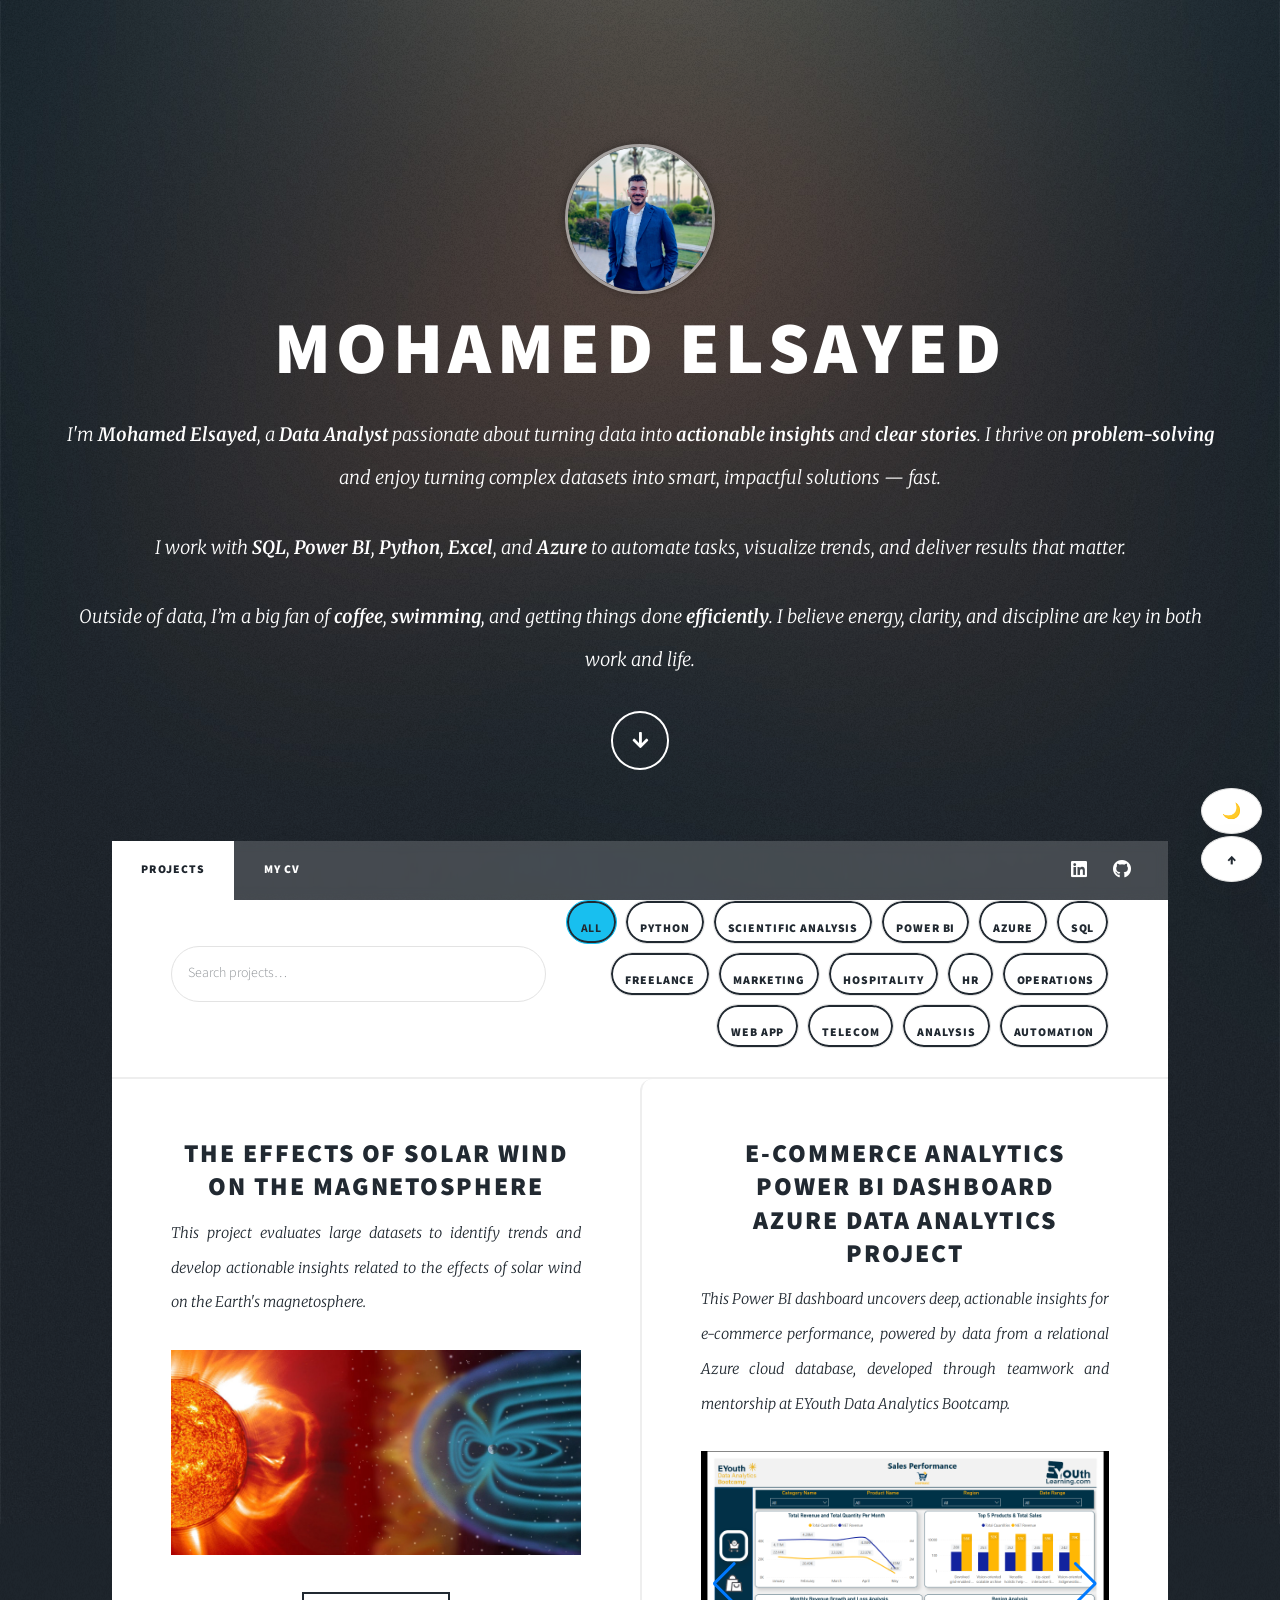
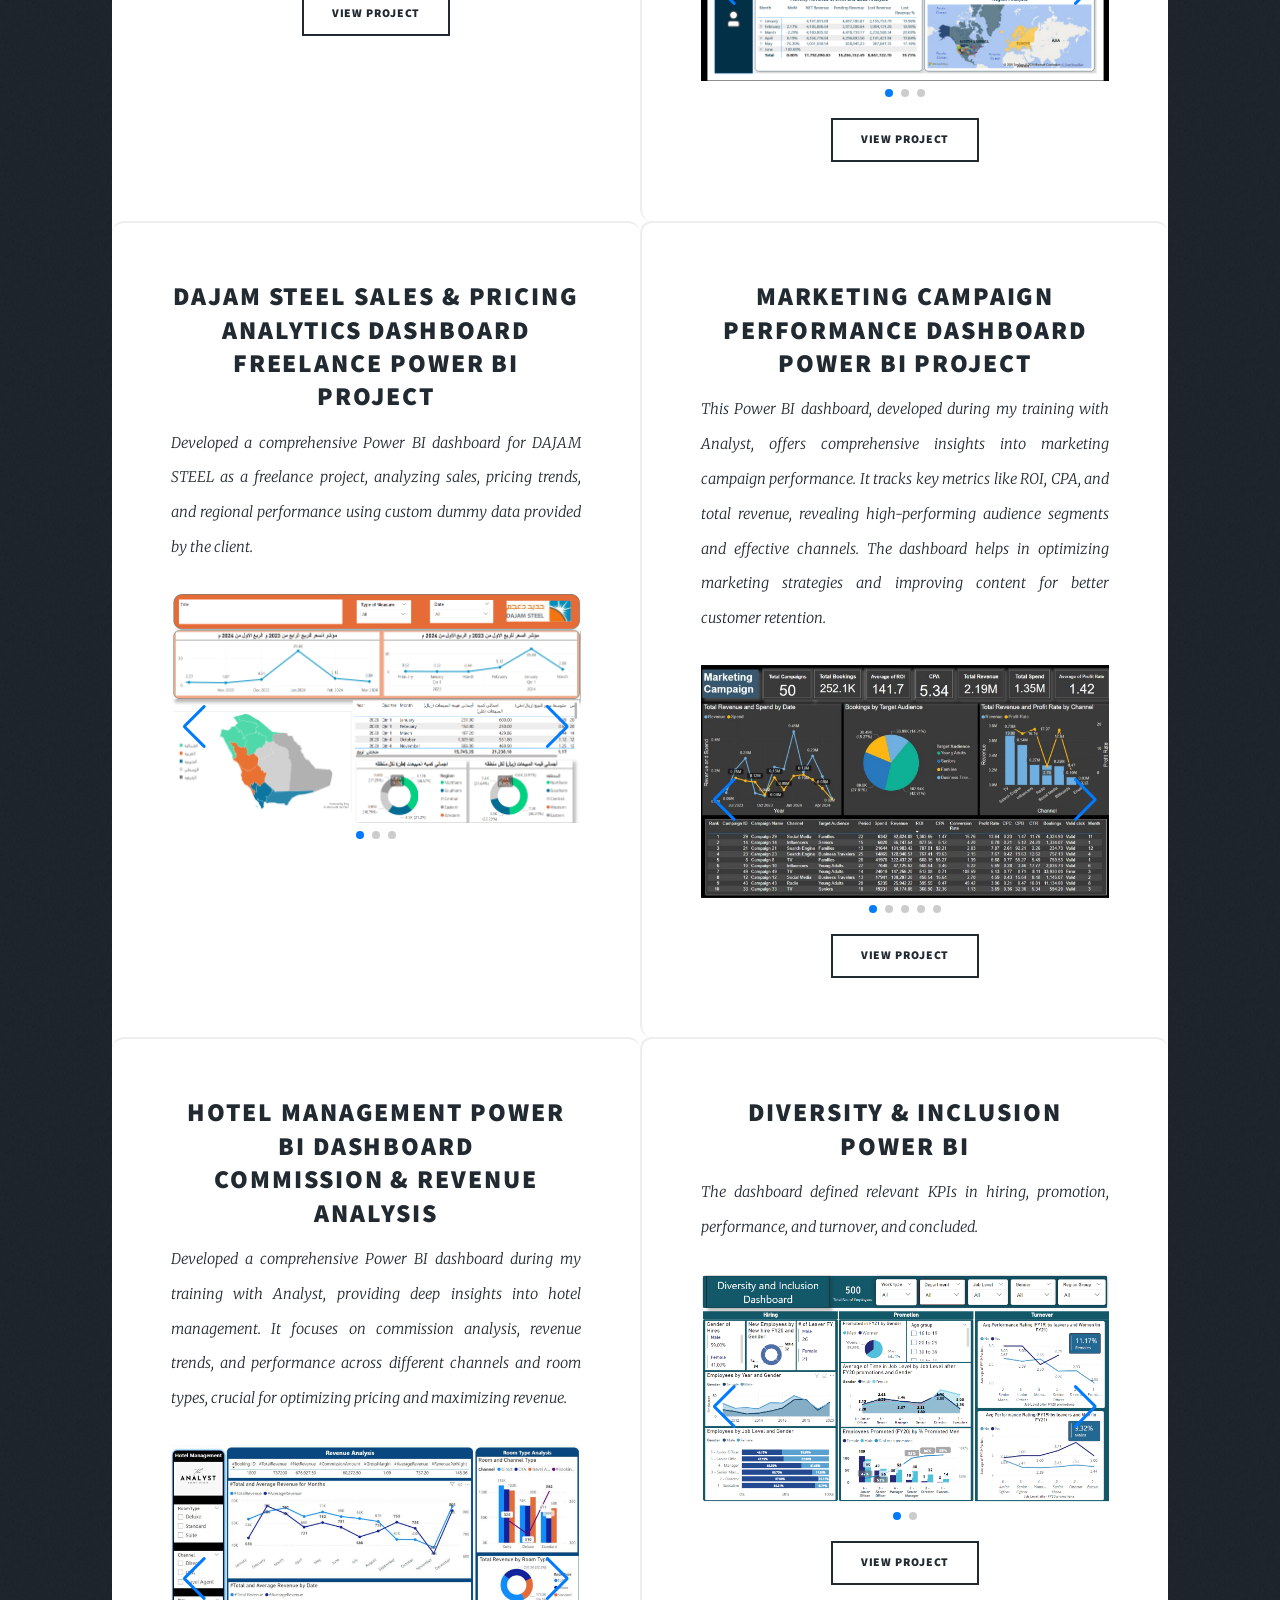
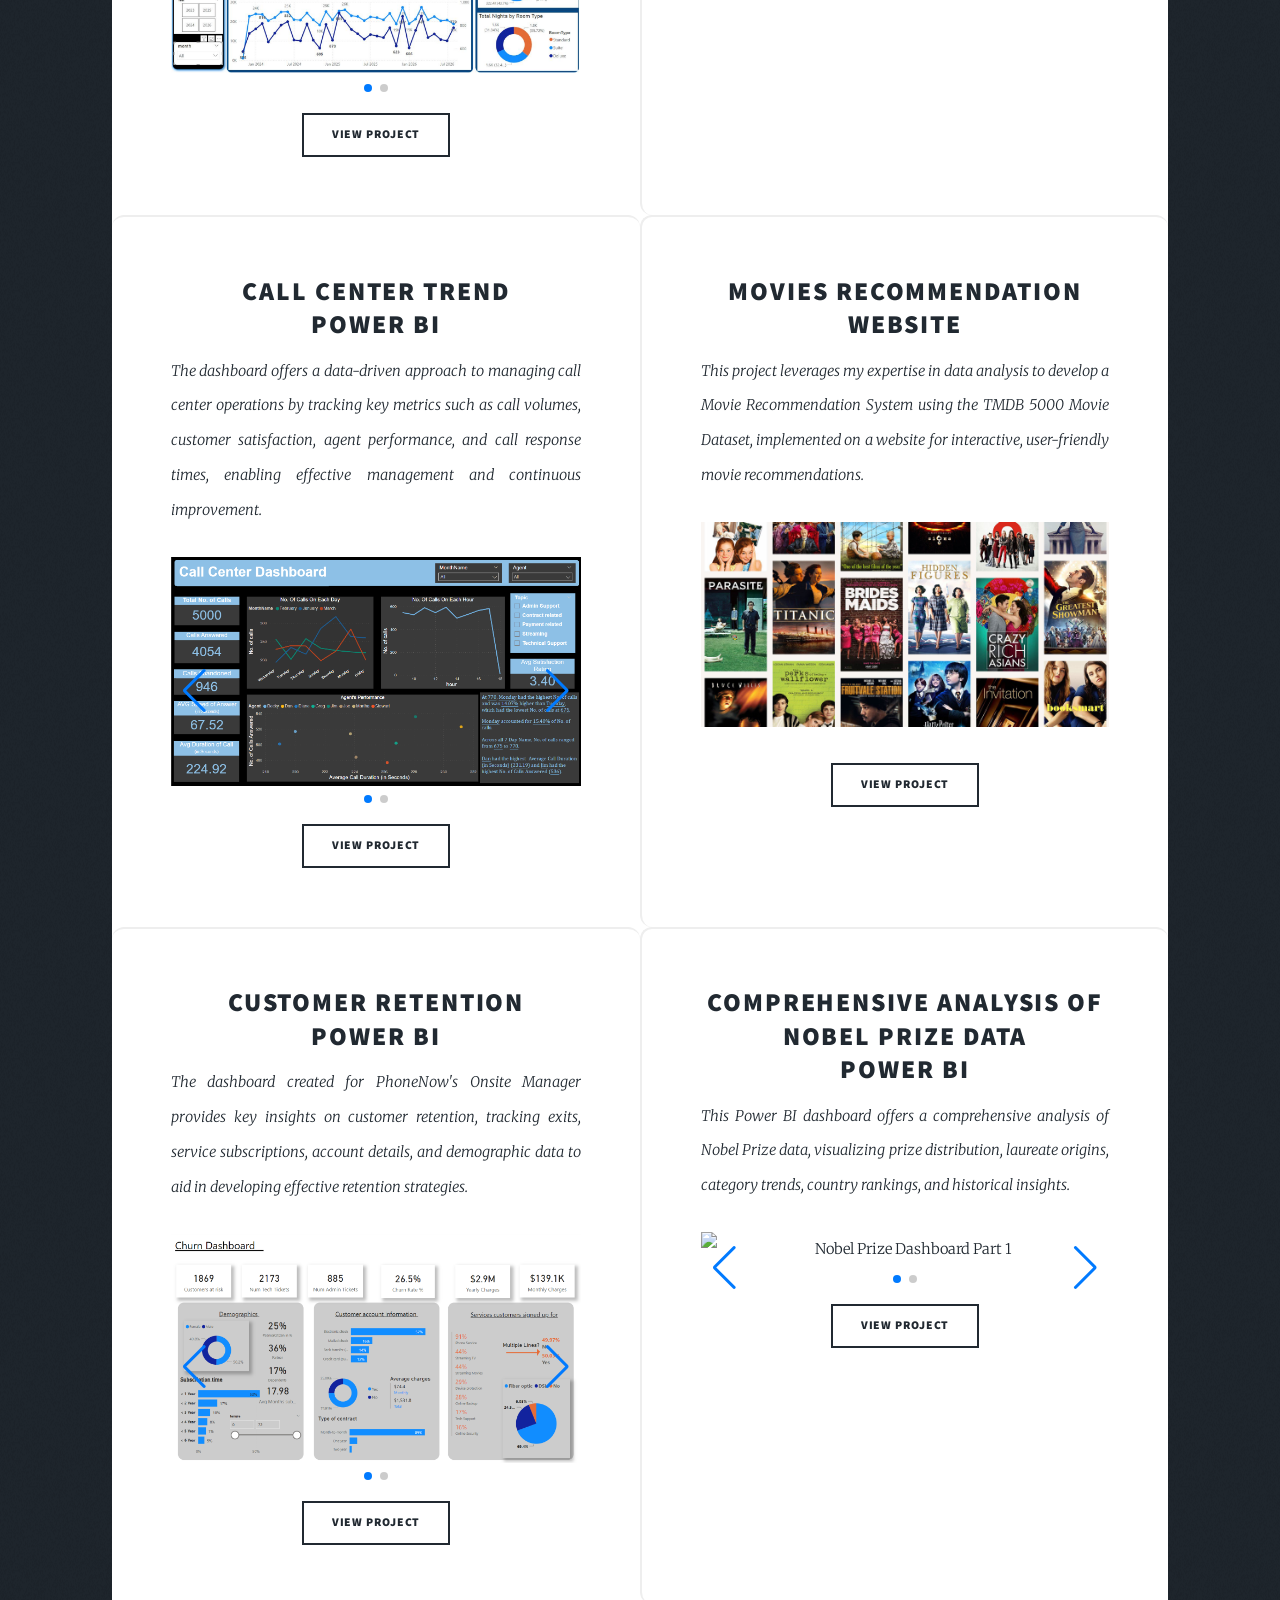
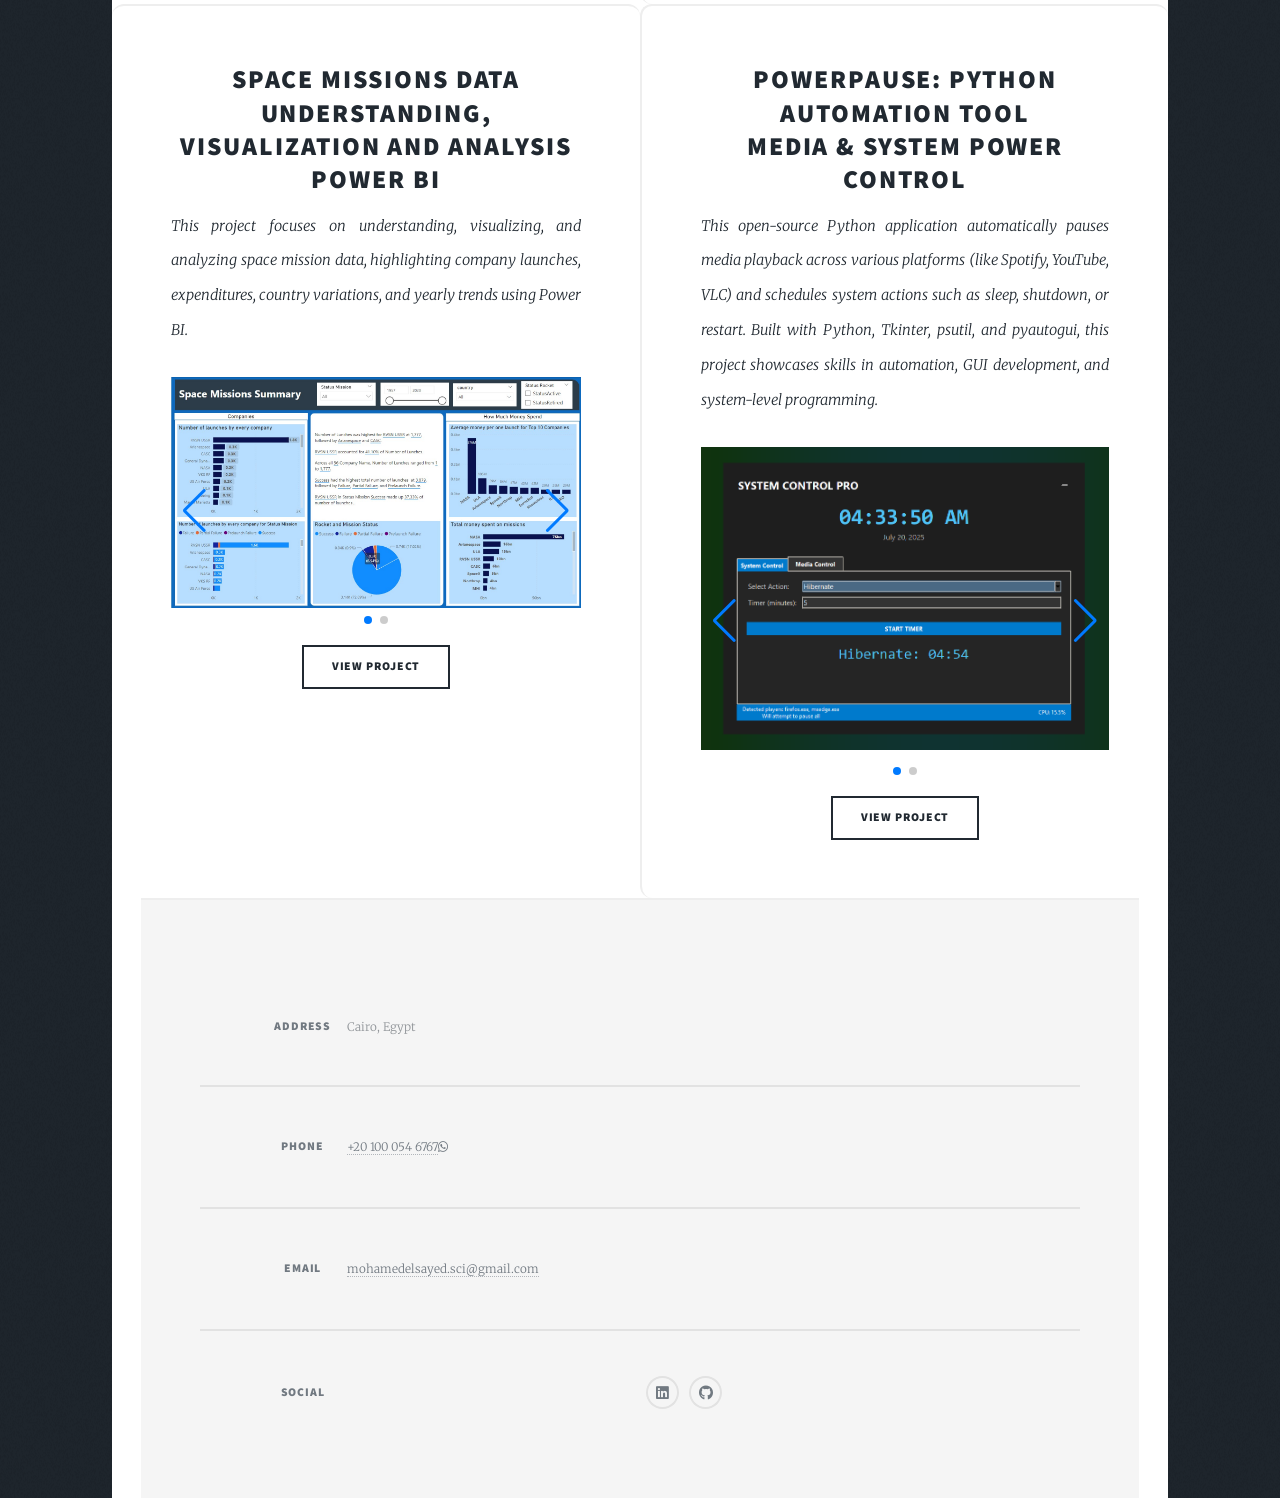
==== commit 98675027: "enhance website" ====
--- a/index.html
+++ b/index.html
@@ -1,451 +1,461 @@
-<!DOCTYPE HTML>
-<html>
-    <head>
-        <title>Mohamed_Elsayed</title>
-        <meta charset="utf-8" />
-        <meta name="viewport" content="width=device-width, initial-scale=1, user-scalable=no" />
-        <link rel="stylesheet" href="assets/css/main.css" />
-        <noscript><link rel="stylesheet" href="assets/css/noscript.css" /></noscript>
-        <link rel="stylesheet" href="https://cdn.jsdelivr.net/npm/swiper@11/swiper-bundle.min.css" />
-        <style>
-            /* Custom CSS for the profile picture in the intro section */
-            #intro .profile-pic {
-                width: 150px; /* Adjust size as needed */
-                height: 150px; /* Must match width for perfect circle */
-                border-radius: 50%; /* Makes the image circular */
-                object-fit: cover; /* Ensures the image covers the area without distortion */
-                display: block; /* Ensures it behaves as a block element */
-                margin: 0 auto 20px auto; /* Centers the image and adds space below */
-                border: 3px solid rgba(255, 255, 255, 0.5); /* Optional: a subtle border */
-                box-shadow: 0px 0px 10px rgba(0, 0, 0, 0.3); /* Optional: a subtle shadow */
-            }
-
-            /* Responsive adjustments for smaller screens if needed */
-            @media screen and (max-width: 736px) {
-                #intro .profile-pic {
-                    width: 100px;
-                    height: 100px;
-                    margin-bottom: 15px;
-                }
-            }
-        </style>
-    </head>
-    <body class="is-preload">
-
-        <div id="wrapper" class="fade-in">
-
-            <div id="intro">
-                <img src="images/mohamed elsayed.jpg" alt="Mohamed Elsayed Profile Picture" class="profile-pic">
-            
-                <h1>MOHAMED ELSAYED</h1>
-            
-                <p>
-                    I'm <strong>Mohamed Elsayed</strong>, a <strong>Data Analyst</strong> passionate about turning data into <strong>actionable insights</strong> and <strong>clear stories</strong>.
-                    I thrive on <strong>problem-solving</strong> and enjoy turning complex datasets into smart, impactful solutions — fast.
-                </p>
-            
-                <p>
-                    I work with <strong>SQL</strong>, <strong>Power BI</strong>, <strong>Python</strong>, <strong>Excel</strong>, and <strong>Azure</strong> to automate tasks, visualize trends, and deliver results that matter.
-                </p>
-            
-                <p>
-                    Outside of data, I’m a big fan of <strong>coffee</strong>, <strong>swimming</strong>, and getting things done <strong>efficiently</strong>. I believe energy, clarity, and discipline are key in both work and life.
-                </p>
-            
-                <ul class="actions">
-                    <li><a href="#header" class="button icon solid solo fa-arrow-down scrolly">Continue</a></li>
-                </ul>
-            </div>
-
-            <nav id="nav">
-                <ul class="links">
-                    <li class="active"><a href="index.html">Projects</a></li>
-                    <li class="active"><a href="generic.html">MY CV</a></li>
-                </ul>
-                <ul class="icons">
-                    <li><a href="https://www.linkedin.com/in/mohamed-elsayed-005819176/" class="icon brands fa-linkedin"><span class="label">fa-linkedin</span></a></li>
-                    <li><a href="https://github.com/mohamed2elsayed" class="icon brands fa-github"><span class="label">GitHub</span></a></li>
-                </ul>
-            </nav>
-
-            <div id="main">
-
-                <article class="post featured">
-                    <header class="major">
-                        <h2><a href="https://github.com/mohamed2elsayed/Analysis-The-effects-of-solar-wind-on-the-magnetosphere">The effects of solar wind on the magnetosphere<br /></a></h2>
-                        <p>This project evaluates large datasets to identify trends and develop actionable insights related to the effects of solar wind on the Earth's magnetosphere. <br />
-                        </p>
-                    </header>
-                    <div class="swiper project-swiper">
-                        <div class="swiper-wrapper">
-                            <div class="swiper-slide">
-                                <a href="https://github.com/mohamed2elsayed/Analysis-The-effects-of-solar-wind-on-the-magnetosphere" class="image fit"><img src="images\solar_wind_artist_impression-3186479316.jpeg" alt="Solar Wind Analysis Dashboard" /></a>
-                            </div>
-                        </div>
-                        <div class="swiper-pagination"></div>
-                        <div class="swiper-button-next"></div>
-                        <div class="swiper-button-prev"></div>
-                    </div>
-                    <ul class="actions special">
-                        <li><a href="https://github.com/mohamed2elsayed/Analysis-The-effects-of-solar-wind-on-the-magnetosphere" class="button large">View Project</a></li>
-                    </ul>
-                </article>
-
-                <section class="posts">
-                    <article>
-                        <header>
-                            <h2><a href="https://www.linkedin.com/posts/mohamed-elsayed-005819176_ecommerce-project-eyouth-activity-7333519323992334337-roeq?utm_source=share&utm_medium=member_desktop&rcm=ACoAACnEjcUBXzKCqdjKsLtDwTrTYa7FLUhMW88">E-commerce Analytics Power BI Dashboard<br />
-                            Azure Data Analytics Project</a></h2>
-                            <p>
-                                This Power BI dashboard uncovers deep, actionable insights for e-commerce performance, powered by data from a relational Azure cloud database, developed through teamwork and mentorship at EYouth Data Analytics Bootcamp.
-                            </p>
-                        </header>
-                        <div class="swiper project-swiper">
-                            <div class="swiper-wrapper">
-                                <div class="swiper-slide">
-                                    <a href="https://www.linkedin.com/posts/mohamed-elsayed-005819176_ecommerce-project-eyouth-activity-7333519323992334337-roeq?utm_source=share&utm_medium=member_desktop&rcm=ACoAACnEjcUBXzKCqdjKsLtDwTrTYa7FLUhMW88" class="image fit"><img src="images/ecommerce_dashboard_1.png" alt="E-commerce Dashboard Screenshot 1" /></a>
-                                </div>
-                                <div class="swiper-slide">
-                                    <a href="https://www.linkedin.com/posts/mohamed-elsayed-005819176_ecommerce-project-eyouth-activity-7333519323992334337-roeq?utm_source=share&utm_medium=member_desktop&rcm=ACoAACnEjcUBXzKCqdjKsLtDwTrTYa7FLUhMW88" class="image fit"><img src="images/ecommerce_dashboard_2.png" alt="E-commerce Dashboard Screenshot 2" /></a>
-                                </div>
-                                <div class="swiper-slide">
-                                    <a href="https://www.linkedin.com/posts/mohamed-elsayed-005819176_ecommerce-project-eyouth-activity-7333519323992334337-roeq?utm_source=share&utm_medium=member_desktop&rcm=ACoAACnEjcUBXzKCqdjKsLtDwTrTYa7FLUhMW88" class="image fit"><img src="images/ecommerce_dashboard_3.png" alt="E-commerce Dashboard Screenshot 3" /></a>
-                                </div>
-                            </div>
-                            <div class="swiper-pagination"></div>
-                            <div class="swiper-button-next"></div>
-                            <div class="swiper-button-prev"></div>
-                        </div>
-                        <ul class=" actions special">
-                            <li><a href="https://www.linkedin.com/posts/mohamed-elsayed-005819176_ecommerce-project-eyouth-activity-7333519323992334337-roeq?utm_source=share&utm_medium=member_desktop&rcm=ACoAACnEjcUBXzKCqdjKsLtDwTrTYa7FLUhMW88" class="button">View Project</a></li>
-                        </ul>
-                    </article>
-
-                    <article>
-                        <header>
-                            <h2><a href="YOUR_DAJAM_STEEL_PROJECT_LINK_HERE">DAJAM STEEL Sales & Pricing Analytics Dashboard<br />
-                            Freelance Power BI Project</a></h2>
-                            <p>
-                                Developed a comprehensive Power BI dashboard for DAJAM STEEL as a freelance project, analyzing sales, pricing trends, and regional performance using custom dummy data provided by the client.
-                            </p>
-                        </header>
-                        <div class="swiper project-swiper">
-                            <div class="swiper-wrapper">
-                                <div class="swiper-slide">
-                                    <a class="image fit"><img src="images/DAJAM_STEEL_Dashboard_1.png" alt="DAJAM STEEL Dashboard: Sales & Pricing Trends Page 1" /></a>
-                                </div>
-                                <div class="swiper-slide">
-                                    <a class="image fit"><img src="images/DAJAM_STEEL_Dashboard_2.png" alt="DAJAM STEEL Dashboard: Sales by Size Page 2" /></a>
-                                </div>
-                                <div class="swiper-slide">
-                                    <a class="image fit"><img src="images/DAJAM_STEEL_Dashboard_3.png" alt="DAJAM STEEL Dashboard: Quarterly Sales Trends Page 3" /></a>
-                                </div>
-                            </div>
-                            <div class="swiper-pagination"></div>
-                            <div class="swiper-button-next"></div>
-                            <div class="swiper-button-prev"></div>
-                        </div>
-                    </article>
-
-                    <article>
-                        <header>
-                            <h2><a href="https://github.com/mohamed2elsayed/Marketing-Campaign/tree/main">Marketing Campaign Performance Dashboard<br />
-                            Power BI Project</a></h2>
-                            <p>
-                                This Power BI dashboard, developed during my training with Analyst, offers comprehensive insights into marketing campaign performance. It tracks key metrics like ROI, CPA, and total revenue, revealing high-performing audience segments and effective channels. The dashboard helps in optimizing marketing strategies and improving content for better customer retention.
-                            </p>
-                        </header>
-                        <div class="swiper project-swiper">
-                            <div class="swiper-wrapper">
-                                <div class="swiper-slide">
-                                    <a href="https://www.linkedin.com/posts/mohamed-elsayed-005819176_marketing-campaign-activity-7215160553562861568-2Ydu?utm_source=share&utm_medium=member_desktop&rcm=ACoAACnEjcUBXzKCqdjKsLtDwTrTYa7FLUhMW88" class="image fit"><img src="images/marketing_dashboard_1.png" alt="Marketing Campaign Dashboard Overview" /></a>
-                                </div>
-                                <div class="swiper-slide">
-                                    <a href="https://www.linkedin.com/posts/mohamed-elsayed-005819176_marketing-campaign-activity-7215160553562861568-2Ydu?utm_source=share&utm_medium=member_desktop&rcm=ACoAACnEjcUBXzKCqdjKsLtDwTrTYa7FLUhMW88" class="image fit"><img src="images/marketing_dashboard_2.png" alt="Marketing Campaign Dashboard Trends" /></a>
-                                </div>
-                                <div class="swiper-slide">
-                                    <a href="https://www.linkedin.com/posts/mohamed-elsayed-005819176_marketing-campaign-activity-7215160553562861568-2Ydu?utm_source=share&utm_medium=member_desktop&rcm=ACoAACnEjcUBXzKCqdjKsLtDwTrTYa7FLUhMW88" class="image fit"><img src="images/marketing_dashboard_3.png" alt="Marketing Campaign Dashboard Target Audience" /></a>
-                                </div>
-                                <div class="swiper-slide">
-                                    <a href="https://www.linkedin.com/posts/mohamed-elsayed-005819176_marketing-campaign-activity-7215160553562861568-2Ydu?utm_source=share&utm_medium=member_desktop&rcm=ACoAACnEjcUBXzKCqdjKsLtDwTrTYa7FLUhMW88" class="image fit"><img src="images/marketing_dashboard_4.png" alt="Marketing Campaign Dashboard Bookings & Revenue" /></a>
-                                </div>
-                                <div class="swiper-slide">
-                                    <a href="https://www.linkedin.com/posts/mohamed-elsayed-005819176_marketing-campaign-activity-7215160553562861568-2Ydu?utm_source=share&utm_medium=member_desktop&rcm=ACoAACnEjcUBXzKCqdjKsLtDwTrTYa7FLUhMW88" class="image fit"><img src="images/marketing_dashboard_5.png" alt="Marketing Campaign Dashboard Conversions" /></a>
-                                </div>
-                            </div>
-                            <div class="swiper-pagination"></div>
-                            <div class="swiper-button-next"></div>
-                            <div class="swiper-button-prev"></div>
-                        </div>
-                        <ul class="actions special">
-                            <li><a href="https://github.com/mohamed2elsayed/Marketing-Campaign/tree/main" class="button">View Project</a></li>
-                        </ul>
-                    </article>
-                    <article>
-                        <header>
-                            <h2><a href="https://github.com/mohamed2elsayed/Hotel-Channels">Hotel Management Power BI Dashboard<br />
-                            Commission & Revenue Analysis</a></h2>
-                            <p>
-                                Developed a comprehensive Power BI dashboard during my training with Analyst, providing deep insights into hotel management. It focuses on commission analysis, revenue trends, and performance across different channels and room types, crucial for optimizing pricing and maximizing revenue.
-                            </p>
-                        </header>
-                        <div class="swiper project-swiper">
-                            <div class="swiper-wrapper">
-                                <div class="swiper-slide">
-                                    <a href="https://www.linkedin.com/posts/mohamed-elsayed-005819176_power-bi-dashboard-activity-7213172035470958592-rNnQ?utm_source=share&utm_medium=member_desktop&rcm=ACoAACnEjcUBXzKCqdjKsLtDwTrTYa7FLUhMW88" class="image fit"><img src="images/hotel_dashboard_1.png" alt="Hotel Management Dashboard: Commission Analysis & Trends" /></a>
-                                </div>
-                                <div class="swiper-slide">
-                                    <a href="https://www.linkedin.com/posts/mohamed-elsayed-005819176_power-bi-dashboard-activity-7213172035470958592-rNnQ?utm_source=share&utm_medium=member_desktop&rcm=ACoAACnEjcUBXzKCqdjKsLtDwTrTYa7FLUhMW88" class="image fit"><img src="images/hotel_dashboard_2.png" alt="Hotel Management Dashboard: Revenue Analysis & Room Types" /></a>
-                                </div>
-                            </div>
-                            <div class="swiper-pagination"></div>
-                            <div class="swiper-button-next"></div>
-                            <div class="swiper-button-prev"></div>
-                        </div>
-                        <ul class="actions special">
-                            <li><a href="https://github.com/mohamed2elsayed/Hotel-Channels" class="button">View Project</a></li>
-                        </ul>
-                    </article>
-                    <article>
-                        <header>
-                            <h2><a href="https://github.com/mohamed2elsayed/Diversity-and-Inclusion-PwC">Diversity & Inclusion<br />
-                            Power BI</a></h2>
-                            <p>The dashboard defined relevant KPIs in hiring, promotion, performance, and turnover, and concluded.</p>
-                        </header>
-                        <div class="swiper project-swiper">
-                            <div class="swiper-wrapper">
-                                <div class="swiper-slide">
-                                    <a href="https://github.com/mohamed2elsayed/Diversity-and-Inclusion-PwC" class="image fit"><img src="images/Diversity & Inclusion1.png" alt="Diversity & Inclusion Dashboard Part 1" /></a>
-                                </div>
-                                <div class="swiper-slide">
-                                    <a href="https://github.com/mohamed2elsayed/Diversity-and-Inclusion-PwC" class="image fit"><img src="images/Diversity & Inclusion2.png" alt="Diversity & Inclusion Dashboard Part 2" /></a>
-                                </div>
-                            </div>
-                            <div class="swiper-pagination"></div>
-                            <div class="swiper-button-next"></div>
-                            <div class="swiper-button-prev"></div>
-                        </div>
-                        <ul class=" actions special">
-                            <li><a href="https://github.com/mohamed2elsayed/Diversity-and-Inclusion-PwC" class="button">View Project</a></li>
-                        </ul>
-                    </article>
-
-                    <article>
-                        <header>
-                            <h2><a href="https://github.com/mohamed2elsayed/Call-Center-Trend-PwC">Call Center Trend<br />
-                            Power BI</a></h2>
-                            <p>The dashboard offers a data-driven approach to managing call center operations by tracking key metrics such as call volumes,
-                            customer satisfaction, agent performance, and call response times, enabling effective management and continuous improvement.</p>
-                        </header>
-                        <div class="swiper project-swiper">
-                            <div class="swiper-wrapper">
-                                <div class="swiper-slide">
-                                    <a href="https://github.com/mohamed2elsayed/Call-Center-Trend-PwC" class="image fit"><img src="images/Call Center1.png" alt="Call Center Dashboard Part 1" /></a>
-                                </div>
-                                <div class="swiper-slide">
-                                    <a href="https://github.com/mohamed2elsayed/Call-Center-Trend-PwC" class="image fit"><img src="images/Call Center2.png" alt="Call Center Dashboard Part 2" /></a>
-                                </div>
-                            </div>
-                            <div class="swiper-pagination"></div>
-                            <div class="swiper-button-next"></div>
-                            <div class="swiper-button-prev"></div>
-                        </div>
-                        <ul class=" actions special">
-                            <li><a href="https://github.com/mohamed2elsayed/Call-Center-Trend-PwC" class="button">View Project</a></li>
-                        </ul>
-                    </article>
-
-                    <article>
-                        <header>
-                            <h2><a href="https://github.com/mohamed2elsayed/Movie_Recommender">Movies Recommendation <br />
-                            Website</a></h2>
-                            <p>This project leverages my expertise in data analysis to develop a Movie Recommendation System using the TMDB 5000 Movie Dataset, implemented on a website for interactive, user-friendly movie recommendations.</p>
-                        </header>
-                        <div class="swiper project-swiper">
-                            <div class="swiper-wrapper">
-                                <div class="swiper-slide">
-                                    <a href="https://github.com/mohamed2elsayed/Movie_Recommender" class="image fit"><img src="images/movies.jpg" alt="Movie Recommender Website Screenshot" /></a>
-                                </div>
-                            </div>
-                            <div class="swiper-pagination"></div>
-                            <div class="swiper-button-next"></div>
-                            <div class="swiper-button-prev"></div>
-                        </div>
-                        <ul class=" actions special">
-                            <li><a href="https://github.com/mohamed2elsayed/Movie_Recommender" class="button">View Project</a></li>
-                        </ul>
-                    </article>
-
-                    <article>
-                        <header>
-                            <h2><a href="https://github.com/mohamed2elsayed/Customer-Retention-pwc">Customer Retention<br />
-                            Power BI</a></h2>
-                            <p>The dashboard created for PhoneNow's Onsite Manager provides key insights on customer retention, tracking exits, service subscriptions, account details, and demographic data to aid in developing effective retention strategies.</p>
-                        </header>
-                        <div class="swiper project-swiper">
-                            <div class="swiper-wrapper">
-                                <div class="swiper-slide">
-                                    <a href="https://github.com/mohamed2elsayed/Customer-Retention-pwc" class="image fit"><img src="images/Customer Retention1.png" alt="Customer Retention Dashboard Part 1" /></a>
-                                </div>
-                                <div class="swiper-slide">
-                                    <a href="https://github.com/mohamed2elsayed/Customer-Retention-pwc" class="image fit"><img src="images/Customer Retention2.png" alt="Customer Retention Dashboard Part 2" /></a>
-                                </div>
-                            </div>
-                            <div class="swiper-pagination"></div>
-                            <div class="swiper-button-next"></div>
-                            <div class="swiper-button-prev"></div>
-                        </div>
-                        <ul class=" actions special">
-                            <li><a href="https://github.com/mohamed2elsayed/Customer-Retention-pwc" class="button">View Project</a></li>
-                        </ul>
-                    </article>
-
-                    <article>
-                        <header>
-                            <h2><a href="https://github.com/mohamed2elsayed/Comprehensive-Analysis-of-Nobel-Prize-Data">Comprehensive Analysis of Nobel Prize Data<br />
-                            Power BI</a></h2>
-                            <p>
-                                This Power BI dashboard offers a comprehensive analysis of Nobel Prize data, visualizing prize distribution, laureate origins, category trends, country rankings, and historical insights.
-                            </p>
-                        </header>
-                        <div class="swiper project-swiper">
-                            <div class="swiper-wrapper">
-                                <div class="swiper-slide">
-                                    <a href="https://github.com/mohamed2elsayed/Comprehensive-Analysis-of-Nobel-Prize-Data" class="image fit"><img src="images/nobel prize 1.bmp" alt="Nobel Prize Dashboard Part 1" /></a>
-                                </div>
-                                <div class="swiper-slide">
-                                    <a href="https://github.com/mohamed2elsayed/Comprehensive-Analysis-of-Nobel-Prize-Data" class="image fit"><img src="images/nobel prize 2.bmp" alt="Nobel Prize Dashboard Part 2" /></a>
-                                </div>
-                            </div>
-                            <div class="swiper-pagination"></div>
-                            <div class="swiper-button-next"></div>
-                            <div class="swiper-button-prev"></div>
-                        </div>
-                        <ul class=" actions special">
-                            <li><a href="https://github.com/mohamed2elsayed/Comprehensive-Analysis-of-Nobel-Prize-Data" class="button">View Project</a></li>
-                        </ul>
-                    </article>
-
-                    <article>
-                        <header>
-                            <h2><a href="https://github.com/mohamed2elsayed/Space-Missions-Summary">Space missions data understanding, visualization and analysis<br />
-                            Power BI</a></h2>
-                            <p>
-                                This project focuses on understanding, visualizing, and analyzing space mission data, highlighting company launches, expenditures, country variations, and yearly trends using Power BI.
-                            </p>
-                        </header>
-                        <div class="swiper project-swiper">
-                            <div class="swiper-wrapper">
-                                <div class="swiper-slide">
-                                    <a href="https://github.com/mohamed2elsayed/Space-Missions-Summary" class="image fit"><img src="images/space_mission1.jpg" alt="Space Missions Dashboard Part 1" /></a>
-                                </div>
-                                <div class="swiper-slide">
-                                    <a href="https://github.com/mohamed2elsayed/Space-Missions-Summary" class="image fit"><img src="images/space_mission2.jpg" alt="Space Missions Dashboard Part 2" /></a>
-                                </div>
-                            </div>
-                            <div class="swiper-pagination"></div>
-                            <div class="swiper-button-next"></div>
-                            <div class="swiper-button-prev"></div>
-                        </div>
-                        <ul class=" actions special">
-                            <li><a href="https://github.com/mohamed2elsayed/Space-Missions-Summary" class="button">View Project</a></li>
-                        </ul>
-                    </article>
-                    <article>
-                        <header>
-                            <h2><a href="https://github.com/mohamed2elsayed/PowerPause">PowerPause: Python Automation Tool<br />
-                            Media & System Power Control</a></h2>
-                            <p>
-                                This open-source Python application automatically pauses media playback across various platforms (like Spotify, YouTube, VLC) and schedules system actions such as sleep, shutdown, or restart. Built with Python, Tkinter, psutil, and pyautogui, this project showcases skills in automation, GUI development, and system-level programming.
-                            </p>
-                        </header>
-                        <div class="swiper project-swiper">
-                            <div class="swiper-wrapper">
-                                <div class="swiper-slide">
-                                    <a href="https://github.com/mohamed2elsayed/PowerPause" class="image fit"><img src="images/powerpause_ui_1.png" alt="PowerPause User Interface" /></a>
-                                </div>
-                                <div class="swiper-slide">
-                                    <a href="https://github.com/mohamed2elsayed/PowerPause" class="image fit"><img src="images/powerpause_ui_2.png" alt="PowerPause System Tray Icon" /></a>
-                                </div>
-                            </div>
-                            <div class="swiper-pagination"></div>
-                            <div class="swiper-button-next"></div>
-                            <div class="swiper-button-prev"></div>
-                        </div>
-                        <ul class="actions special">
-                            <li><a href="https://github.com/mohamed2elsayed/PowerPause" class="button">View Project</a></li>
-                        </ul>
-                    </article>
-                </section>
-
-            <footer id="footer">
-                <section class="split contact">
-                    <section class="alt">
-                        <h3>Address</h3>
-                        <p>Cairo, Egypt</p>
-                    </section>
-                    <section>
-                        <h3>Phone</h3>
-                        <p>+201000546767</p>
-                        <p>
-                            <a href="https://wa.me/201000546767" target="_blank" class="icon brands fa-whatsapp">
-                                <span class="label">Chat on WhatsApp</span>
-                            </a>
-                            </p>
-                    </section>
-                    <section>
-                        <h3>Email</h3>
-                        <p><a href="mailto:mohamedelsayed.sci@gmail.com">mohamedelsayed.sci@gmail.com</a></p>
-                    </section>
-                    <section>
-                        <h3>Social</h3>
-                        <ul class="icons alt">
-                            <li><a href="https://www.linkedin.com/in/mohamed-elsayed-005819176/" class="icon brands fa-linkedin"><span class="label">fa-linkedin</span></a></li>
-                            <li><a href="https://github.com/mohamed2elsayed" class="icon brands fa-github"><span class="label">GitHub</span></a></li>
-                        </ul>
-                    </section>
-                </section>
-            </footer>
-
-        </div>
-
-        <script src="assets/js/jquery.min.js"></script>
-        <script src="assets/js/jquery.scrollex.min.js"></script>
-        <script src="assets/js/jquery.scrolly.min.js"></script>
-        <script src="assets/js/browser.min.js"></script>
-        <script src="assets/js/breakpoints.min.js"></script>
-        <script src="assets/js/util.js"></script>
-        <script src="assets/js/main.js"></script>
-        <script src="https://cdn.jsdelivr.net/npm/swiper@11/swiper-bundle.min.js"></script>
-        <script>
-            document.addEventListener('DOMContentLoaded', function() {
-                var projectSwipers = document.querySelectorAll('.project-swiper');
-                projectSwipers.forEach(function(swiperContainer) {
-                    new Swiper(swiperContainer, {
-                        slidesPerView: 1,
-                        spaceBetween: 30,
-                        loop: true,
-                        autoplay: {
-                            delay: 3500,
-                            disableOnInteraction: false,
-                        },
-                        pagination: {
-                            el: swiperContainer.querySelector('.swiper-pagination'),
-                            clickable: true,
-                        },
-                        navigation: {
-                            nextEl: swiperContainer.querySelector('.swiper-button-next'),
-                            prevEl: swiperContainer.querySelector('.swiper-button-prev'),
-                        },
-                        keyboard: {
-                            enabled: true,
-                        },
-                        mousewheel: {
-                            enabled: true,
-                        },
-                    });
-                });
-            });
-        </script>
-    </body>
-</html>
+<!DOCTYPE HTML>
+<html lang="en">
+    <head>
+        <title>Mohamed Elsayed | Data Analyst Portfolio</title>
+        <meta charset="utf-8" />
+        <meta name="viewport" content="width=device-width, initial-scale=1" />
+        <meta name="description" content="Mohamed Elsayed — Data Analyst portfolio featuring Power BI dashboards, SQL, Python and Azure data analytics projects." />
+        <meta name="theme-color" content="#212931" />
+        <meta property="og:title" content="Mohamed Elsayed | Data Analyst Portfolio" />
+        <meta property="og:description" content="Power BI dashboards, SQL, Python and Azure data analytics projects." />
+        <meta property="og:type" content="website" />
+        <meta property="og:image" content="images/mohamed elsayed.jpg" />
+        <link rel="stylesheet" href="assets/css/main.css" />
+        <noscript><link rel="stylesheet" href="assets/css/noscript.css" /></noscript>
+        <link rel="stylesheet" href="https://cdn.jsdelivr.net/npm/swiper@11/swiper-bundle.min.css" />
+        <link rel="stylesheet" href="assets/css/enhanced.css" />
+        <style>
+            /* Custom CSS for the profile picture in the intro section */
+            #intro .profile-pic {
+                width: 150px; /* Adjust size as needed */
+                height: 150px; /* Must match width for perfect circle */
+                border-radius: 50%; /* Makes the image circular */
+                object-fit: cover; /* Ensures the image covers the area without distortion */
+                display: block; /* Ensures it behaves as a block element */
+                margin: 0 auto 20px auto; /* Centers the image and adds space below */
+                border: 3px solid rgba(255, 255, 255, 0.5); /* Optional: a subtle border */
+                box-shadow: 0px 0px 10px rgba(0, 0, 0, 0.3); /* Optional: a subtle shadow */
+            }
+
+            /* Responsive adjustments for smaller screens if needed */
+            @media screen and (max-width: 736px) {
+                #intro .profile-pic {
+                    width: 100px;
+                    height: 100px;
+                    margin-bottom: 15px;
+                }
+            }
+        </style>
+    </head>
+    <body class="is-preload">
+
+        <div id="wrapper" class="fade-in">
+            <div class="bg"></div>
+
+            <div id="intro">
+                <img src="images/mohamed elsayed.jpg" alt="Mohamed Elsayed Profile Picture" class="profile-pic">
+            
+                <h1>MOHAMED ELSAYED</h1>
+            
+                <p>
+                    I'm <strong>Mohamed Elsayed</strong>, a <strong>Data Analyst</strong> passionate about turning data into <strong>actionable insights</strong> and <strong>clear stories</strong>.
+                    I thrive on <strong>problem-solving</strong> and enjoy turning complex datasets into smart, impactful solutions — fast.
+                </p>
+            
+                <p>
+                    I work with <strong>SQL</strong>, <strong>Power BI</strong>, <strong>Python</strong>, <strong>Excel</strong>, and <strong>Azure</strong> to automate tasks, visualize trends, and deliver results that matter.
+                </p>
+            
+                <p>
+                    Outside of data, I’m a big fan of <strong>coffee</strong>, <strong>swimming</strong>, and getting things done <strong>efficiently</strong>. I believe energy, clarity, and discipline are key in both work and life.
+                </p>
+            
+                <ul class="actions">
+                    <li><a href="#header" class="button icon solid solo fa-arrow-down scrolly">Continue</a></li>
+                </ul>
+            </div>
+
+            <nav id="nav">
+                <ul class="links">
+                    <li class="active"><a href="index.html" aria-current="page">Projects</a></li>
+                    <li><a href="generic.html">MY CV</a></li>
+                </ul>
+                <ul class="icons">
+                    <li><a href="https://www.linkedin.com/in/mohamed-elsayed-005819176/" class="icon brands fa-linkedin" target="_blank" rel="noopener"><span class="label">LinkedIn</span></a></li>
+                    <li><a href="https://github.com/mohamed2elsayed" class="icon brands fa-github" target="_blank" rel="noopener"><span class="label">GitHub</span></a></li>
+                </ul>
+            </nav>
+
+            <div id="main">
+
+                <section class="posts">
+                    <article data-tags="Python, Scientific Analysis">
+                        <header>
+                            <h2><a href="https://github.com/mohamed2elsayed/Analysis-The-effects-of-solar-wind-on-the-magnetosphere">The effects of solar wind on the magnetosphere</a></h2>
+                            <p>This project evaluates large datasets to identify trends and develop actionable insights related to the effects of solar wind on the Earth's magnetosphere.</p>
+                        </header>
+                        <div class="swiper project-swiper">
+                            <div class="swiper-wrapper">
+                                <div class="swiper-slide">
+                                    <a href="https://github.com/mohamed2elsayed/Analysis-The-effects-of-solar-wind-on-the-magnetosphere" class="image fit"><img src="images/solar_wind_artist_impression-3186479316.jpeg" alt="Solar Wind Analysis Dashboard" loading="lazy" /></a>
+                                </div>
+                            </div>
+                            <div class="swiper-pagination"></div>
+                            <div class="swiper-button-next"></div>
+                            <div class="swiper-button-prev"></div>
+                        </div>
+                        <ul class="actions special">
+                            <li><a href="https://github.com/mohamed2elsayed/Analysis-The-effects-of-solar-wind-on-the-magnetosphere" class="button">View Project</a></li>
+                        </ul>
+                    </article>
+
+                    <article data-tags="Power BI, Azure, SQL">
+                        <header>
+                            <h2><a href="https://www.linkedin.com/posts/mohamed-elsayed-005819176_ecommerce-project-eyouth-activity-7333519323992334337-roeq?utm_source=share&utm_medium=member_desktop&rcm=ACoAACnEjcUBXzKCqdjKsLtDwTrTYa7FLUhMW88">E-commerce Analytics Power BI Dashboard<br />
+                            Azure Data Analytics Project</a></h2>
+                            <p>
+                                This Power BI dashboard uncovers deep, actionable insights for e-commerce performance, powered by data from a relational Azure cloud database, developed through teamwork and mentorship at EYouth Data Analytics Bootcamp.
+                            </p>
+                        </header>
+                        <div class="swiper project-swiper">
+                            <div class="swiper-wrapper">
+                                <div class="swiper-slide">
+                                    <a href="https://app.powerbi.com/view?r=eyJrIjoiMzA2ODA4M2UtYjc5Yy00MGE2LWE4MjItMTU4MmIxZGY4NmRlIiwidCI6ImI1ZjY5MTEwLWU4YmEtNDg4MC1iM2FkLWU2YzBmM2YzZDhjMiJ9" class="image fit"><img src="images/ecommerce_dashboard_1.png" alt="E-commerce Dashboard Screenshot 1"  loading="lazy" /></a>
+                                </div>
+                                <div class="swiper-slide">
+                                    <a href="https://app.powerbi.com/view?r=eyJrIjoiMzA2ODA4M2UtYjc5Yy00MGE2LWE4MjItMTU4MmIxZGY4NmRlIiwidCI6ImI1ZjY5MTEwLWU4YmEtNDg4MC1iM2FkLWU2YzBmM2YzZDhjMiJ9" class="image fit"><img src="images/ecommerce_dashboard_2.png" alt="E-commerce Dashboard Screenshot 2"  loading="lazy" /></a>
+                                </div>
+                                <div class="swiper-slide">
+                                    <a href="https://app.powerbi.com/view?r=eyJrIjoiMzA2ODA4M2UtYjc5Yy00MGE2LWE4MjItMTU4MmIxZGY4NmRlIiwidCI6ImI1ZjY5MTEwLWU4YmEtNDg4MC1iM2FkLWU2YzBmM2YzZDhjMiJ9" class="image fit"><img src="images/ecommerce_dashboard_3.png" alt="E-commerce Dashboard Screenshot 3"  loading="lazy" /></a>
+                                </div>
+                            </div>
+                            <div class="swiper-pagination"></div>
+                            <div class="swiper-button-next"></div>
+                            <div class="swiper-button-prev"></div>
+                        </div>
+                        <ul class=" actions special">
+                            <li><a href="https://www.linkedin.com/posts/mohamed-elsayed-005819176_ecommerce-project-eyouth-activity-7333519323992334337-roeq?utm_source=share&utm_medium=member_desktop&rcm=ACoAACnEjcUBXzKCqdjKsLtDwTrTYa7FLUhMW88" class="button">View Project</a></li>
+                        </ul>
+                    </article>
+
+                    <article data-tags="Power BI, Freelance">
+                        <header>
+                            <h2><a href="YOUR_DAJAM_STEEL_PROJECT_LINK_HERE">DAJAM STEEL Sales & Pricing Analytics Dashboard<br />
+                            Freelance Power BI Project</a></h2>
+                            <p>
+                                Developed a comprehensive Power BI dashboard for DAJAM STEEL as a freelance project, analyzing sales, pricing trends, and regional performance using custom dummy data provided by the client.
+                            </p>
+                        </header>
+                        <div class="swiper project-swiper">
+                            <div class="swiper-wrapper">
+                                <div class="swiper-slide">
+                                    <a href="https://app.powerbi.com/view?r=eyJrIjoiYjY2NGJkMGQtNTFlYy00NTU2LWI0NzYtYzcxODFkMWI2NDM0IiwidCI6ImI1ZjY5MTEwLWU4YmEtNDg4MC1iM2FkLWU2YzBmM2YzZDhjMiJ9"class="image fit"><img src="images/DAJAM_STEEL_Dashboard_1.png" alt="DAJAM STEEL Dashboard: Sales & Pricing Trends Page 1"  loading="lazy" /></a>
+                                </div>
+                                <div class="swiper-slide">
+                                    <a href="https://app.powerbi.com/view?r=eyJrIjoiYjY2NGJkMGQtNTFlYy00NTU2LWI0NzYtYzcxODFkMWI2NDM0IiwidCI6ImI1ZjY5MTEwLWU4YmEtNDg4MC1iM2FkLWU2YzBmM2YzZDhjMiJ9" class="image fit"><img src="images/DAJAM_STEEL_Dashboard_2.png" alt="DAJAM STEEL Dashboard: Sales by Size Page 2"  loading="lazy" /></a>
+                                </div>
+                                <div class="swiper-slide">
+                                    <a href="https://app.powerbi.com/view?r=eyJrIjoiYjY2NGJkMGQtNTFlYy00NTU2LWI0NzYtYzcxODFkMWI2NDM0IiwidCI6ImI1ZjY5MTEwLWU4YmEtNDg4MC1iM2FkLWU2YzBmM2YzZDhjMiJ9" class="image fit"><img src="images/DAJAM_STEEL_Dashboard_3.png" alt="DAJAM STEEL Dashboard: Quarterly Sales Trends Page 3"  loading="lazy" /></a>
+                                </div>
+                            </div>
+                            <div class="swiper-pagination"></div>
+                            <div class="swiper-button-next"></div>
+                            <div class="swiper-button-prev"></div>
+                        </div>
+                    </article>
+
+                    <article data-tags="Power BI, Marketing">
+                        <header>
+                            <h2><a href="https://github.com/mohamed2elsayed/Marketing-Campaign/tree/main">Marketing Campaign Performance Dashboard<br />
+                            Power BI Project</a></h2>
+                            <p>
+                                This Power BI dashboard, developed during my training with Analyst, offers comprehensive insights into marketing campaign performance. It tracks key metrics like ROI, CPA, and total revenue, revealing high-performing audience segments and effective channels. The dashboard helps in optimizing marketing strategies and improving content for better customer retention.
+                            </p>
+                        </header>
+                        <div class="swiper project-swiper">
+                            <div class="swiper-wrapper">
+                                <div class="swiper-slide">
+                                    <a href="https://www.linkedin.com/posts/mohamed-elsayed-005819176_marketing-campaign-activity-7215160553562861568-2Ydu?utm_source=share&utm_medium=member_desktop&rcm=ACoAACnEjcUBXzKCqdjKsLtDwTrTYa7FLUhMW88" class="image fit"><img src="images/marketing_dashboard_1.png" alt="Marketing Campaign Dashboard Overview"  loading="lazy" /></a>
+                                </div>
+                                <div class="swiper-slide">
+                                    <a href="https://www.linkedin.com/posts/mohamed-elsayed-005819176_marketing-campaign-activity-7215160553562861568-2Ydu?utm_source=share&utm_medium=member_desktop&rcm=ACoAACnEjcUBXzKCqdjKsLtDwTrTYa7FLUhMW88" class="image fit"><img src="images/marketing_dashboard_2.png" alt="Marketing Campaign Dashboard Trends"  loading="lazy" /></a>
+                                </div>
+                                <div class="swiper-slide">
+                                    <a href="https://www.linkedin.com/posts/mohamed-elsayed-005819176_marketing-campaign-activity-7215160553562861568-2Ydu?utm_source=share&utm_medium=member_desktop&rcm=ACoAACnEjcUBXzKCqdjKsLtDwTrTYa7FLUhMW88" class="image fit"><img src="images/marketing_dashboard_3.png" alt="Marketing Campaign Dashboard Target Audience"  loading="lazy" /></a>
+                                </div>
+                                <div class="swiper-slide">
+                                    <a href="https://www.linkedin.com/posts/mohamed-elsayed-005819176_marketing-campaign-activity-7215160553562861568-2Ydu?utm_source=share&utm_medium=member_desktop&rcm=ACoAACnEjcUBXzKCqdjKsLtDwTrTYa7FLUhMW88" class="image fit"><img src="images/marketing_dashboard_4.png" alt="Marketing Campaign Dashboard Bookings & Revenue"  loading="lazy" /></a>
+                                </div>
+                                <div class="swiper-slide">
+                                    <a href="https://www.linkedin.com/posts/mohamed-elsayed-005819176_marketing-campaign-activity-7215160553562861568-2Ydu?utm_source=share&utm_medium=member_desktop&rcm=ACoAACnEjcUBXzKCqdjKsLtDwTrTYa7FLUhMW88" class="image fit"><img src="images/marketing_dashboard_5.png" alt="Marketing Campaign Dashboard Conversions"  loading="lazy" /></a>
+                                </div>
+                            </div>
+                            <div class="swiper-pagination"></div>
+                            <div class="swiper-button-next"></div>
+                            <div class="swiper-button-prev"></div>
+                        </div>
+                        <ul class="actions special">
+                            <li><a href="https://github.com/mohamed2elsayed/Marketing-Campaign/tree/main" class="button">View Project</a></li>
+                        </ul>
+                    </article>
+                    <article data-tags="Power BI, Hospitality">
+                        <header>
+                            <h2><a href="https://github.com/mohamed2elsayed/Hotel-Channels">Hotel Management Power BI Dashboard<br />
+                            Commission & Revenue Analysis</a></h2>
+                            <p>
+                                Developed a comprehensive Power BI dashboard during my training with Analyst, providing deep insights into hotel management. It focuses on commission analysis, revenue trends, and performance across different channels and room types, crucial for optimizing pricing and maximizing revenue.
+                            </p>
+                        </header>
+                        <div class="swiper project-swiper">
+                            <div class="swiper-wrapper">
+                                <div class="swiper-slide">
+                                    <a href="https://www.linkedin.com/posts/mohamed-elsayed-005819176_power-bi-dashboard-activity-7213172035470958592-rNnQ?utm_source=share&utm_medium=member_desktop&rcm=ACoAACnEjcUBXzKCqdjKsLtDwTrTYa7FLUhMW88" class="image fit"><img src="images/hotel_dashboard_1.png" alt="Hotel Management Dashboard: Commission Analysis & Trends"  loading="lazy" /></a>
+                                </div>
+                                <div class="swiper-slide">
+                                    <a href="https://www.linkedin.com/posts/mohamed-elsayed-005819176_power-bi-dashboard-activity-7213172035470958592-rNnQ?utm_source=share&utm_medium=member_desktop&rcm=ACoAACnEjcUBXzKCqdjKsLtDwTrTYa7FLUhMW88" class="image fit"><img src="images/hotel_dashboard_2.png" alt="Hotel Management Dashboard: Revenue Analysis & Room Types"  loading="lazy" /></a>
+                                </div>
+                            </div>
+                            <div class="swiper-pagination"></div>
+                            <div class="swiper-button-next"></div>
+                            <div class="swiper-button-prev"></div>
+                        </div>
+                        <ul class="actions special">
+                            <li><a href="https://github.com/mohamed2elsayed/Hotel-Channels" class="button">View Project</a></li>
+                        </ul>
+                    </article>
+                    <article data-tags="Power BI, HR">
+                        <header>
+                            <h2><a href="https://github.com/mohamed2elsayed/Diversity-and-Inclusion-PwC">Diversity & Inclusion<br />
+                            Power BI</a></h2>
+                            <p>The dashboard defined relevant KPIs in hiring, promotion, performance, and turnover, and concluded.</p>
+                        </header>
+                        <div class="swiper project-swiper">
+                            <div class="swiper-wrapper">
+                                <div class="swiper-slide">
+                                    <a href="https://github.com/mohamed2elsayed/Diversity-and-Inclusion-PwC" class="image fit"><img src="images/Diversity & Inclusion1.png" alt="Diversity & Inclusion Dashboard Part 1"  loading="lazy" /></a>
+                                </div>
+                                <div class="swiper-slide">
+                                    <a href="https://github.com/mohamed2elsayed/Diversity-and-Inclusion-PwC" class="image fit"><img src="images/Diversity & Inclusion2.png" alt="Diversity & Inclusion Dashboard Part 2"  loading="lazy" /></a>
+                                </div>
+                            </div>
+                            <div class="swiper-pagination"></div>
+                            <div class="swiper-button-next"></div>
+                            <div class="swiper-button-prev"></div>
+                        </div>
+                        <ul class=" actions special">
+                            <li><a href="https://github.com/mohamed2elsayed/Diversity-and-Inclusion-PwC" class="button">View Project</a></li>
+                        </ul>
+                    </article>
+
+                    <article data-tags="Power BI, Operations">
+                        <header>
+                            <h2><a href="https://github.com/mohamed2elsayed/Call-Center-Trend-PwC">Call Center Trend<br />
+                            Power BI</a></h2>
+                            <p>The dashboard offers a data-driven approach to managing call center operations by tracking key metrics such as call volumes,
+                            customer satisfaction, agent performance, and call response times, enabling effective management and continuous improvement.</p>
+                        </header>
+                        <div class="swiper project-swiper">
+                            <div class="swiper-wrapper">
+                                <div class="swiper-slide">
+                                    <a href="https://github.com/mohamed2elsayed/Call-Center-Trend-PwC" class="image fit"><img src="images/Call Center1.png" alt="Call Center Dashboard Part 1"  loading="lazy" /></a>
+                                </div>
+                                <div class="swiper-slide">
+                                    <a href="https://github.com/mohamed2elsayed/Call-Center-Trend-PwC" class="image fit"><img src="images/Call Center2.png" alt="Call Center Dashboard Part 2"  loading="lazy" /></a>
+                                </div>
+                            </div>
+                            <div class="swiper-pagination"></div>
+                            <div class="swiper-button-next"></div>
+                            <div class="swiper-button-prev"></div>
+                        </div>
+                        <ul class=" actions special">
+                            <li><a href="https://github.com/mohamed2elsayed/Call-Center-Trend-PwC" class="button">View Project</a></li>
+                        </ul>
+                    </article>
+
+                    <article data-tags="Python, Web App">
+                        <header>
+                            <h2><a href="https://github.com/mohamed2elsayed/Movie_Recommender">Movies Recommendation <br />
+                            Website</a></h2>
+                            <p>This project leverages my expertise in data analysis to develop a Movie Recommendation System using the TMDB 5000 Movie Dataset, implemented on a website for interactive, user-friendly movie recommendations.</p>
+                        </header>
+                        <div class="swiper project-swiper">
+                            <div class="swiper-wrapper">
+                                <div class="swiper-slide">
+                                    <a href="https://github.com/mohamed2elsayed/Movie_Recommender" class="image fit"><img src="images/movies.jpg" alt="Movie Recommender Website Screenshot"  loading="lazy" /></a>
+                                </div>
+                            </div>
+                            <div class="swiper-pagination"></div>
+                            <div class="swiper-button-next"></div>
+                            <div class="swiper-button-prev"></div>
+                        </div>
+                        <ul class=" actions special">
+                            <li><a href="https://github.com/mohamed2elsayed/Movie_Recommender" class="button">View Project</a></li>
+                        </ul>
+                    </article>
+
+                    <article data-tags="Power BI, Telecom">
+                        <header>
+                            <h2><a href="https://github.com/mohamed2elsayed/Customer-Retention-pwc">Customer Retention<br />
+                            Power BI</a></h2>
+                            <p>The dashboard created for PhoneNow's Onsite Manager provides key insights on customer retention, tracking exits, service subscriptions, account details, and demographic data to aid in developing effective retention strategies.</p>
+                        </header>
+                        <div class="swiper project-swiper">
+                            <div class="swiper-wrapper">
+                                <div class="swiper-slide">
+                                    <a href="https://github.com/mohamed2elsayed/Customer-Retention-pwc" class="image fit"><img src="images/Customer Retention1.png" alt="Customer Retention Dashboard Part 1"  loading="lazy" /></a>
+                                </div>
+                                <div class="swiper-slide">
+                                    <a href="https://github.com/mohamed2elsayed/Customer-Retention-pwc" class="image fit"><img src="images/Customer Retention2.png" alt="Customer Retention Dashboard Part 2"  loading="lazy" /></a>
+                                </div>
+                            </div>
+                            <div class="swiper-pagination"></div>
+                            <div class="swiper-button-next"></div>
+                            <div class="swiper-button-prev"></div>
+                        </div>
+                        <ul class=" actions special">
+                            <li><a href="https://github.com/mohamed2elsayed/Customer-Retention-pwc" class="button">View Project</a></li>
+                        </ul>
+                    </article>
+
+                    <article data-tags="Power BI, Analysis">
+                        <header>
+                            <h2><a href="https://github.com/mohamed2elsayed/Comprehensive-Analysis-of-Nobel-Prize-Data">Comprehensive Analysis of Nobel Prize Data<br />
+                            Power BI</a></h2>
+                            <p>
+                                This Power BI dashboard offers a comprehensive analysis of Nobel Prize data, visualizing prize distribution, laureate origins, category trends, country rankings, and historical insights.
+                            </p>
+                        </header>
+                        <div class="swiper project-swiper">
+                            <div class="swiper-wrapper">
+                                <div class="swiper-slide">
+                                    <a href="https://github.com/mohamed2elsayed/Comprehensive-Analysis-of-Nobel-Prize-Data" class="image fit"><img src="images/nobel prize 1.bmp" alt="Nobel Prize Dashboard Part 1"  loading="lazy" /></a>
+                                </div>
+                                <div class="swiper-slide">
+                                    <a href="https://github.com/mohamed2elsayed/Comprehensive-Analysis-of-Nobel-Prize-Data" class="image fit"><img src="images/nobel prize 2.bmp" alt="Nobel Prize Dashboard Part 2"  loading="lazy" /></a>
+                                </div>
+                            </div>
+                            <div class="swiper-pagination"></div>
+                            <div class="swiper-button-next"></div>
+                            <div class="swiper-button-prev"></div>
+                        </div>
+                        <ul class=" actions special">
+                            <li><a href="https://github.com/mohamed2elsayed/Comprehensive-Analysis-of-Nobel-Prize-Data" class="button">View Project</a></li>
+                        </ul>
+                    </article>
+
+                    <article data-tags="Power BI, Analysis">
+                        <header>
+                            <h2><a href="https://github.com/mohamed2elsayed/Space-Missions-Summary">Space missions data understanding, visualization and analysis<br />
+                            Power BI</a></h2>
+                            <p>
+                                This project focuses on understanding, visualizing, and analyzing space mission data, highlighting company launches, expenditures, country variations, and yearly trends using Power BI.
+                            </p>
+                        </header>
+                        <div class="swiper project-swiper">
+                            <div class="swiper-wrapper">
+                                <div class="swiper-slide">
+                                    <a href="https://github.com/mohamed2elsayed/Space-Missions-Summary" class="image fit"><img src="images/space_mission1.jpg" alt="Space Missions Dashboard Part 1"  loading="lazy" /></a>
+                                </div>
+                                <div class="swiper-slide">
+                                    <a href="https://github.com/mohamed2elsayed/Space-Missions-Summary" class="image fit"><img src="images/space_mission2.jpg" alt="Space Missions Dashboard Part 2"  loading="lazy" /></a>
+                                </div>
+                            </div>
+                            <div class="swiper-pagination"></div>
+                            <div class="swiper-button-next"></div>
+                            <div class="swiper-button-prev"></div>
+                        </div>
+                        <ul class=" actions special">
+                            <li><a href="https://github.com/mohamed2elsayed/Space-Missions-Summary" class="button">View Project</a></li>
+                        </ul>
+                    </article>
+                    <article data-tags="Python, Automation">
+                        <header>
+                            <h2><a href="https://github.com/mohamed2elsayed/PowerPause">PowerPause: Python Automation Tool<br />
+                            Media & System Power Control</a></h2>
+                            <p>
+                                This open-source Python application automatically pauses media playback across various platforms (like Spotify, YouTube, VLC) and schedules system actions such as sleep, shutdown, or restart. Built with Python, Tkinter, psutil, and pyautogui, this project showcases skills in automation, GUI development, and system-level programming.
+                            </p>
+                        </header>
+                        <div class="swiper project-swiper">
+                            <div class="swiper-wrapper">
+                                <div class="swiper-slide">
+                                    <a href="https://github.com/mohamed2elsayed/PowerPause" class="image fit"><img src="images/powerpause_ui_1.png" alt="PowerPause User Interface"  loading="lazy" /></a>
+                                </div>
+                                <div class="swiper-slide">
+                                    <a href="https://github.com/mohamed2elsayed/PowerPause" class="image fit"><img src="images/powerpause_ui_2.png" alt="PowerPause System Tray Icon"  loading="lazy" /></a>
+                                </div>
+                            </div>
+                            <div class="swiper-pagination"></div>
+                            <div class="swiper-button-next"></div>
+                            <div class="swiper-button-prev"></div>
+                        </div>
+                        <ul class="actions special">
+                            <li><a href="https://github.com/mohamed2elsayed/PowerPause" class="button">View Project</a></li>
+                        </ul>
+                    </article>
+                </section>
+
+            <footer id="footer">
+                <section class="split contact">
+                    <section class="alt">
+                        <h3>Address</h3>
+                        <p>Cairo, Egypt</p>
+                    </section>
+                    <section>
+                        <h3>Phone</h3>
+                        <p><a href="tel:+201000546767">+20 100 054 6767</a></p>
+                        <p>
+                            <a href="https://wa.me/201000546767" target="_blank" rel="noopener" class="icon brands fa-whatsapp">
+                                <span class="label">Chat on WhatsApp</span>
+                            </a>
+                            </p>
+                    </section>
+                    <section>
+                        <h3>Email</h3>
+                        <p><a href="mailto:mohamedelsayed.sci@gmail.com">mohamedelsayed.sci@gmail.com</a></p>
+                    </section>
+                    <section>
+                        <h3>Social</h3>
+                        <ul class="icons alt">
+                            <li><a href="https://www.linkedin.com/in/mohamed-elsayed-005819176/" class="icon brands fa-linkedin" target="_blank" rel="noopener"><span class="label">LinkedIn</span></a></li>
+                            <li><a href="https://github.com/mohamed2elsayed" class="icon brands fa-github" target="_blank" rel="noopener"><span class="label">GitHub</span></a></li>
+                        </ul>
+                    </section>
+                </section>
+            </footer>
+
+        </div>
+
+        <script src="assets/js/jquery.min.js"></script>
+        <script src="assets/js/jquery.scrollex.min.js"></script>
+        <script src="assets/js/jquery.scrolly.min.js"></script>
+        <script src="assets/js/browser.min.js"></script>
+        <script src="assets/js/breakpoints.min.js"></script>
+        <script src="assets/js/util.js"></script>
+        <script src="assets/js/main.js"></script>
+        <script src="https://cdn.jsdelivr.net/npm/swiper@11/swiper-bundle.min.js"></script>
+        <script>
+            document.addEventListener('DOMContentLoaded', function() {
+                var projectSwipers = document.querySelectorAll('.project-swiper');
+                projectSwipers.forEach(function(swiperContainer) {
+                    new Swiper(swiperContainer, {
+                        slidesPerView: 1,
+                        spaceBetween: 30,
+                        loop: true,
+                        autoplay: {
+                            delay: 3500,
+                            disableOnInteraction: false,
+                        },
+                        pagination: {
+                            el: swiperContainer.querySelector('.swiper-pagination'),
+                            clickable: true,
+                        },
+                        navigation: {
+                            nextEl: swiperContainer.querySelector('.swiper-button-next'),
+                            prevEl: swiperContainer.querySelector('.swiper-button-prev'),
+                        },
+                        keyboard: {
+                            enabled: true,
+                        },
+                        mousewheel: {
+                            enabled: true,
+                        },
+                    });
+                });
+            });
+        </script>
+        <script src="assets/js/enhanced.js"></script>
+    </body>
+</html>
+
+
--- a/assets/css/enhanced.css
+++ b/assets/css/enhanced.css
@@ -0,0 +1,361 @@
+/* =====================================================
+   enhanced.css — additive layer on top of main.css
+   Matches the site's real theme tokens:
+   accent #18bfef · navy #212931 / #1e252d · body #ffffff/#212931
+   heading font "Source Sans Pro" · body font "Merriweather"
+   Loaded AFTER main.css — only extends/fixes, never fights it.
+   ===================================================== */
+
+:root{
+  --accent: #18bfef;
+  --accent-dark: #0f9ec9;
+  --navy: #212931;
+  --navy-2: #1e252d;
+  --card-border: #e3e3e3;
+  --card-bg: #ffffff;
+  --radius: 12px;
+  --transition: 220ms ease;
+  --shadow-soft: 0 10px 30px rgba(33, 41, 49, 0.08);
+  --shadow-lift: 0 18px 40px rgba(33, 41, 49, 0.16);
+}
+
+/* ---------- Dark mode (toggled via class="dark" on <html>) ---------- */
+html.dark body{ background: var(--navy) !important; color: #eef2f5 !important; }
+html.dark #main, html.dark #footer{ background: var(--navy) !important; color: #eef2f5 !important; }
+html.dark .post, html.dark article, html.dark .cv-block, html.dark .pdf-frame-inner{
+  background: #262f39 !important;
+  border-color: rgba(255,255,255,0.08) !important;
+  color: #eef2f5 !important;
+}
+html.dark .cv-block h3{ color: var(--accent) !important; }
+html.dark a{ color: #6fd7f5; }
+html.dark .project-toolbar input[type="search"]{
+  background: #262f39; color: #eef2f5; border-color: rgba(255,255,255,0.12);
+}
+html.dark .tag-btn{ color:#eef2f5; border-color: rgba(255,255,255,0.15); }
+html.dark .chip{ background:#262f39; border-color: rgba(255,255,255,0.12); color:#eef2f5; }
+
+/* ---------- Baseline responsiveness safety net ---------- */
+img, iframe, embed, object, video{ max-width: 100%; height: auto; }
+*{ box-sizing: border-box; }
+
+/* ---------- Sticky nav with subtle blur ---------- */
+#nav{
+  position: sticky;
+  top: 0;
+  z-index: 1000;
+  backdrop-filter: blur(6px);
+}
+
+/* ---------- Utility bar: theme toggle + back to top ---------- */
+.util-bar{
+  position: fixed;
+  right: 18px;
+  bottom: 18px;
+  display: flex;
+  flex-direction: column;
+  gap: 10px;
+  z-index: 1200;
+}
+.util-btn{
+  width: 46px;
+  height: 46px;
+  border-radius: 50%;
+  border: 1px solid var(--card-border);
+  background: #ffffff;
+  color: var(--navy);
+  display: flex;
+  align-items: center;
+  justify-content: center;
+  cursor: pointer;
+  font-size: 1.05rem;
+  box-shadow: var(--shadow-soft);
+  transition: transform var(--transition), background var(--transition), opacity var(--transition);
+  opacity: 0;
+  pointer-events: none;
+  transform: translateY(8px);
+}
+.util-btn.visible{ opacity: 1; pointer-events: auto; transform: translateY(0); }
+.util-btn:hover{ transform: translateY(-2px) scale(1.06); background: var(--accent); color: #fff; }
+#themeToggle{ opacity: 1; pointer-events: auto; }
+html.dark .util-btn{ background: #262f39; color: #eef2f5; }
+
+/* ---------- Scroll reveal ---------- */
+.reveal{ opacity: 0; transform: translateY(24px); transition: opacity 600ms ease, transform 600ms ease; }
+.reveal.is-visible{ opacity: 1; transform: translateY(0); }
+@media (prefers-reduced-motion: reduce){
+  .reveal{ opacity: 1; transform: none; transition: none; }
+}
+
+/* ---------- Project cards: premium hover lift ---------- */
+.posts > article{
+  transition: transform var(--transition), box-shadow var(--transition);
+  border-radius: var(--radius);
+}
+.posts > article:hover{
+  transform: translateY(-6px);
+  box-shadow: var(--shadow-lift);
+}
+
+/* ---------- Project search + tag filter ----------
+   Sits as a direct child of #main, which by default gives every
+   direct child a big 4rem card-style padding + top border (like a
+   new "section"). That's wrong for a slim toolbar, so we neutralize
+   it here and let the toolbar use #main's own padding instead, at
+   the SAME width as the posts grid below it — not an arbitrary
+   narrower box that floats oddly on large screens. */
+#main > .project-toolbar,
+#main > .no-results{
+  padding-top: 0 !important;
+  padding-bottom: 2rem !important;
+  border-top: 0 !important;
+}
+.project-toolbar{
+  width: 100%;
+  margin: 0 0 0.5em 0;
+  display: flex;
+  flex-wrap: wrap;
+  gap: 12px;
+  align-items: center;
+  justify-content: space-between;
+}
+.project-toolbar input[type="search"]{
+  flex: 1 1 260px;
+  max-width: 420px;
+  padding: 10px 16px;
+  border-radius: 999px;
+  border: 1px solid var(--card-border);
+  background: #fff;
+  color: var(--navy);
+  font-family: "Source Sans Pro", Helvetica, sans-serif;
+  font-size: 0.95rem;
+}
+.project-toolbar input[type="search"]:focus{
+  outline: 2px solid var(--accent);
+  outline-offset: 2px;
+}
+.tag-filters{ display: flex; flex-wrap: wrap; gap: 8px; justify-content: flex-end; flex: 2 1 320px; }
+.tag-btn{
+  padding: 6px 14px;
+  border-radius: 999px;
+  border: 1px solid var(--card-border);
+  background: transparent;
+  color: var(--navy);
+  font-family: "Source Sans Pro", Helvetica, sans-serif;
+  font-size: 0.8rem;
+  cursor: pointer;
+  transition: background var(--transition), border-color var(--transition), color var(--transition);
+}
+.tag-btn:hover{ border-color: var(--accent); }
+.tag-btn.active{ background: var(--accent); border-color: var(--accent); color: #ffffff; font-weight: 700; }
+.posts > article.hidden-by-filter{ display: none !important; }
+.no-results{ text-align: center; opacity: 0.65; padding: 1em 0 !important; display: none; }
+.no-results.visible{ display: block; }
+
+@media screen and (max-width: 736px){
+  .project-toolbar{ justify-content: center; }
+  .project-toolbar input[type="search"]{ max-width: 100%; }
+  .tag-filters{ justify-content: center; }
+}
+
+/* =====================================================
+   Premium CV page
+   ===================================================== */
+
+.cv-hero{
+  text-align: center;
+  padding: 1em 0 0.5em 0;
+  max-width: 900px;
+  margin: 0 auto;
+}
+.cv-hero .eyebrow{
+  display: inline-block;
+  font-family: "Source Sans Pro", Helvetica, sans-serif;
+  letter-spacing: 0.12em;
+  text-transform: uppercase;
+  font-size: 0.75rem;
+  color: var(--accent);
+  margin-bottom: 0.6em;
+  font-weight: 700;
+}
+.cv-hero h1{ margin: 0 0 0.15em 0; }
+.cv-hero .role{
+  font-family: "Source Sans Pro", Helvetica, sans-serif;
+  font-size: 1.05rem;
+  color: #6b7480;
+  margin-bottom: 0.9em;
+}
+html.dark .cv-hero .role{ color: #b8c1cb; }
+
+.cv-chips{
+  display: flex;
+  flex-wrap: wrap;
+  gap: 8px;
+  justify-content: center;
+  margin: 0.8em 0 1.4em 0;
+}
+.chip{
+  display: inline-flex;
+  align-items: center;
+  gap: 6px;
+  padding: 6px 14px;
+  border-radius: 999px;
+  border: 1px solid var(--card-border);
+  background: #f7f9fa;
+  font-family: "Source Sans Pro", Helvetica, sans-serif;
+  font-size: 0.82rem;
+  color: var(--navy);
+  text-decoration: none;
+  border-bottom: none;
+  transition: border-color var(--transition), color var(--transition);
+}
+.chip:hover{ border-color: var(--accent); color: var(--accent-dark); }
+
+.cv-actions{
+  display: flex;
+  gap: 12px;
+  justify-content: center;
+  flex-wrap: wrap;
+  margin: 0.5em 0 2.2em 0;
+}
+.cv-actions .button.primary-cta{
+  background: var(--accent) !important;
+  box-shadow: none;
+  color: #fff !important;
+  border-radius: 999px;
+}
+.cv-actions .button.primary-cta:hover{ background: var(--accent-dark) !important; box-shadow: none; }
+.cv-actions .button.ghost-cta{
+  background: transparent;
+  box-shadow: none;
+  border: 1px solid var(--card-border);
+  color: var(--navy) !important;
+  border-radius: 999px;
+}
+.cv-actions .button.ghost-cta:hover{ box-shadow: none; border-color: var(--accent); color: var(--accent-dark) !important; }
+html.dark .cv-actions .button.ghost-cta{ color: #eef2f5 !important; }
+
+/* ---------- Responsive PDF viewer ---------- */
+.pdf-frame-wrap{
+  max-width: 900px;
+  margin: 0 auto 1em auto;
+  width: 100%;
+}
+.pdf-frame-inner{
+  position: relative;
+  width: 100%;
+  aspect-ratio: 1 / 1.35;
+  border-radius: var(--radius);
+  overflow: hidden;
+  border: 1px solid var(--card-border);
+  background: #f7f9fa;
+  box-shadow: var(--shadow-soft);
+}
+.pdf-frame-inner object,
+.pdf-frame-inner iframe{
+  position: absolute;
+  inset: 0;
+  width: 100%;
+  height: 100%;
+  border: 0;
+}
+.pdf-fallback{
+  position: absolute;
+  inset: 0;
+  display: none;
+  flex-direction: column;
+  align-items: center;
+  justify-content: center;
+  gap: 1em;
+  text-align: center;
+  padding: 1.5em;
+  background: #f7f9fa;
+}
+.pdf-fallback.visible{ display: flex; }
+.pdf-note{
+  max-width: 900px;
+  margin: 0 auto 3em auto;
+  text-align: center;
+  font-size: 0.85rem;
+  color: #8a929b;
+}
+
+@media screen and (max-width: 736px){
+  .pdf-frame-inner{ aspect-ratio: 3 / 4.1; }
+  .cv-hero{ padding-top: 1.6em; }
+  .util-bar{ right: 12px; bottom: 12px; }
+}
+
+/* ---------- CV summary cards, built from real CV content ---------- */
+.cv-summary{
+  max-width: 900px;
+  margin: 0 auto 1em auto;
+  width: 100%;
+}
+.cv-summary h2.section-title{
+  text-align: center;
+  font-size: 1.5rem;
+  margin-bottom: 1.2em;
+}
+.cv-grid{
+  display: grid;
+  grid-template-columns: repeat(auto-fit, minmax(320px, 1fr));
+  gap: 1.1em;
+  margin-bottom: 1.1em;
+}
+.cv-block{
+  background: var(--card-bg);
+  border: 1px solid var(--card-border);
+  border-radius: var(--radius);
+  padding: 1.4em 1.5em;
+  box-shadow: var(--shadow-soft);
+  transition: transform var(--transition), box-shadow var(--transition);
+}
+.cv-block:hover{ transform: translateY(-4px); box-shadow: var(--shadow-lift); }
+.cv-block h3{
+  margin: 0 0 0.6em 0;
+  font-size: 0.82rem;
+  letter-spacing: 0.08em;
+  text-transform: uppercase;
+  color: var(--accent-dark);
+  font-family: "Source Sans Pro", Helvetica, sans-serif;
+}
+.cv-block p, .cv-block ul{ margin: 0; font-size: 0.94rem; line-height: 1.65; }
+.cv-block ul{ padding-left: 1.15em; }
+.cv-block li{ margin-bottom: 0.3em; }
+.cv-block.wide{ grid-column: 1 / -1; }
+
+.timeline{ list-style: none; margin: 0; padding: 0; }
+.timeline li{
+  padding: 0.9em 0;
+  border-bottom: 1px dashed var(--card-border);
+}
+.timeline li:last-child{ border-bottom: none; padding-bottom: 0; }
+.timeline .t-role{
+  font-family: "Source Sans Pro", Helvetica, sans-serif;
+  font-weight: 700;
+  font-size: 0.98rem;
+  color: var(--navy);
+}
+html.dark .timeline .t-role{ color: #eef2f5; }
+.timeline .t-meta{
+  font-size: 0.78rem;
+  color: #8a929b;
+  margin: 0.15em 0 0.45em 0;
+  font-family: "Source Sans Pro", Helvetica, sans-serif;
+}
+.timeline .t-desc{ font-size: 0.9rem; line-height: 1.6; }
+.timeline .t-desc ul{ margin-top: 0.4em; padding-left: 1.1em; }
+.timeline .t-desc li{ margin-bottom: 0.25em; }
+
+.skill-tags{ display: flex; flex-wrap: wrap; gap: 8px; }
+.skill-tags span{
+  background: #f7f9fa;
+  border: 1px solid var(--card-border);
+  border-radius: 999px;
+  padding: 5px 12px;
+  font-size: 0.78rem;
+  white-space: nowrap;
+  font-family: "Source Sans Pro", Helvetica, sans-serif;
+}
+html.dark .skill-tags span{ background: #2c3640; border-color: rgba(255,255,255,0.1); }
